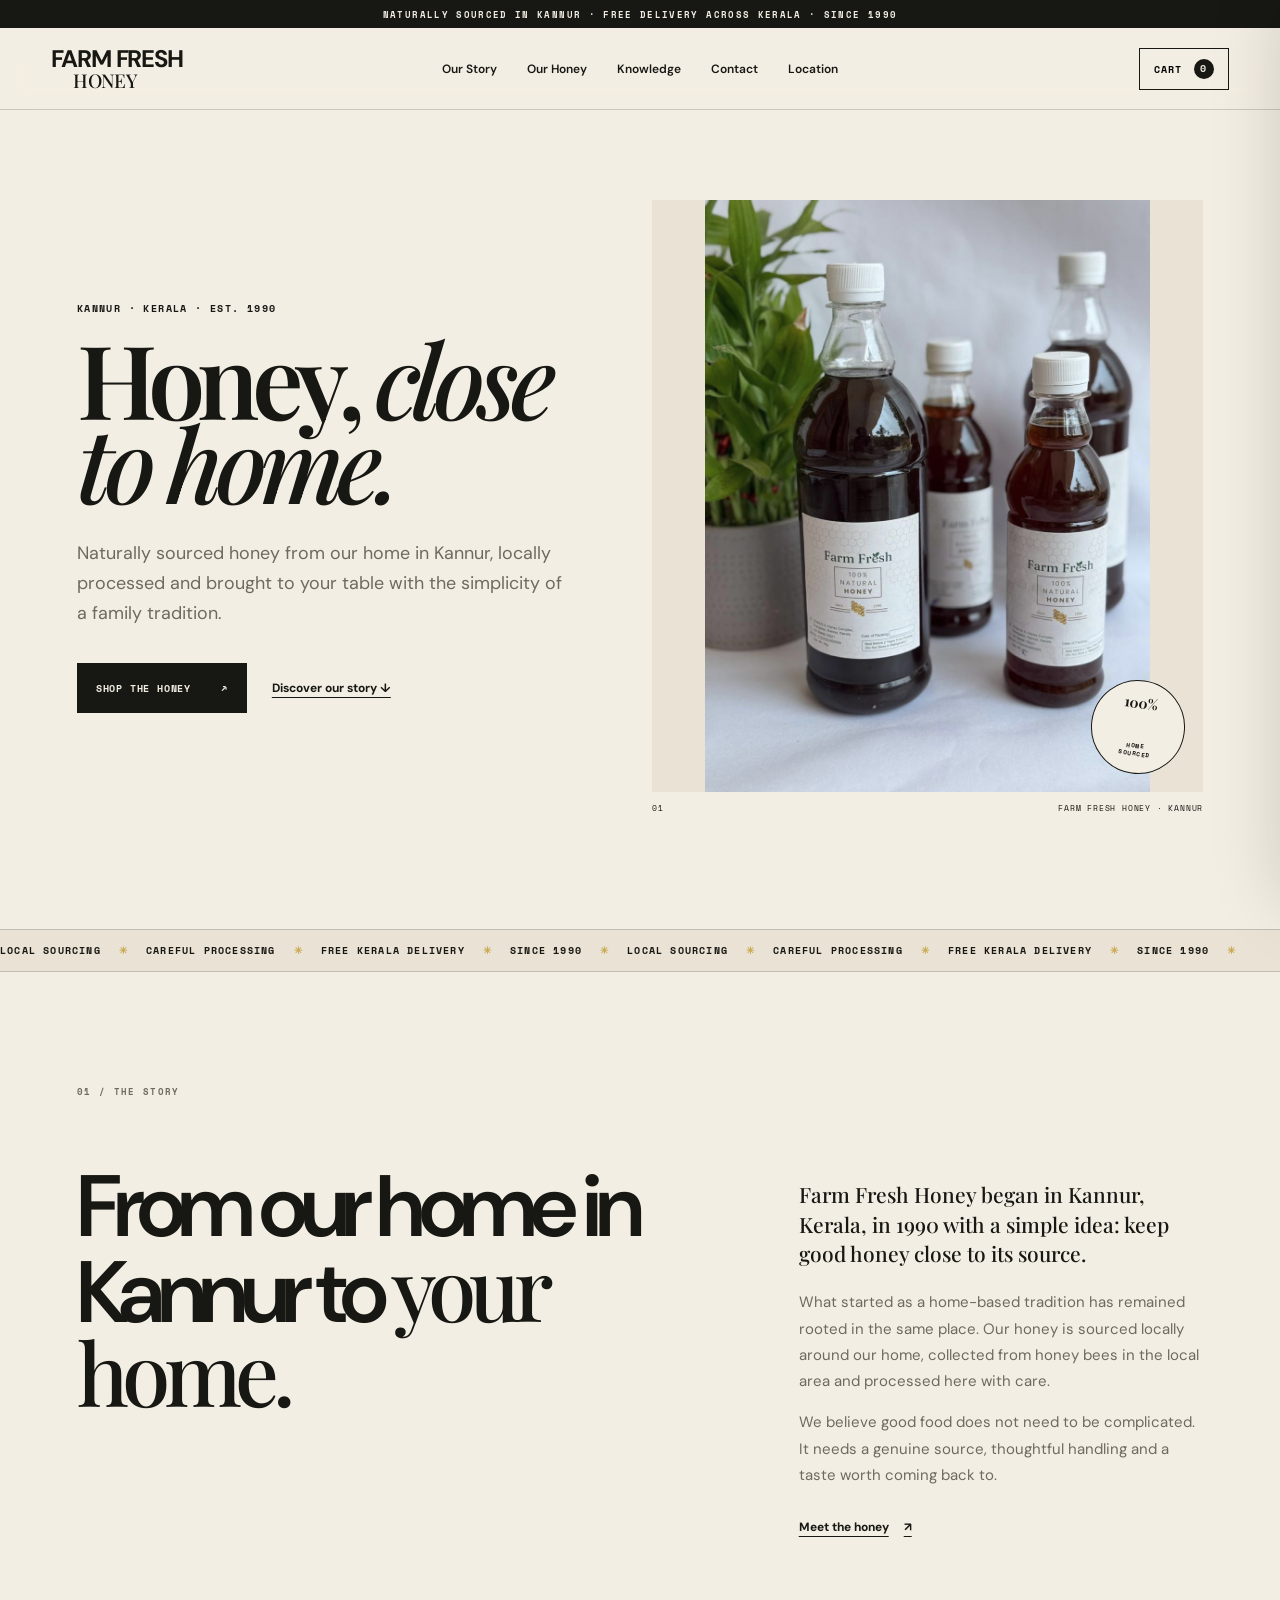
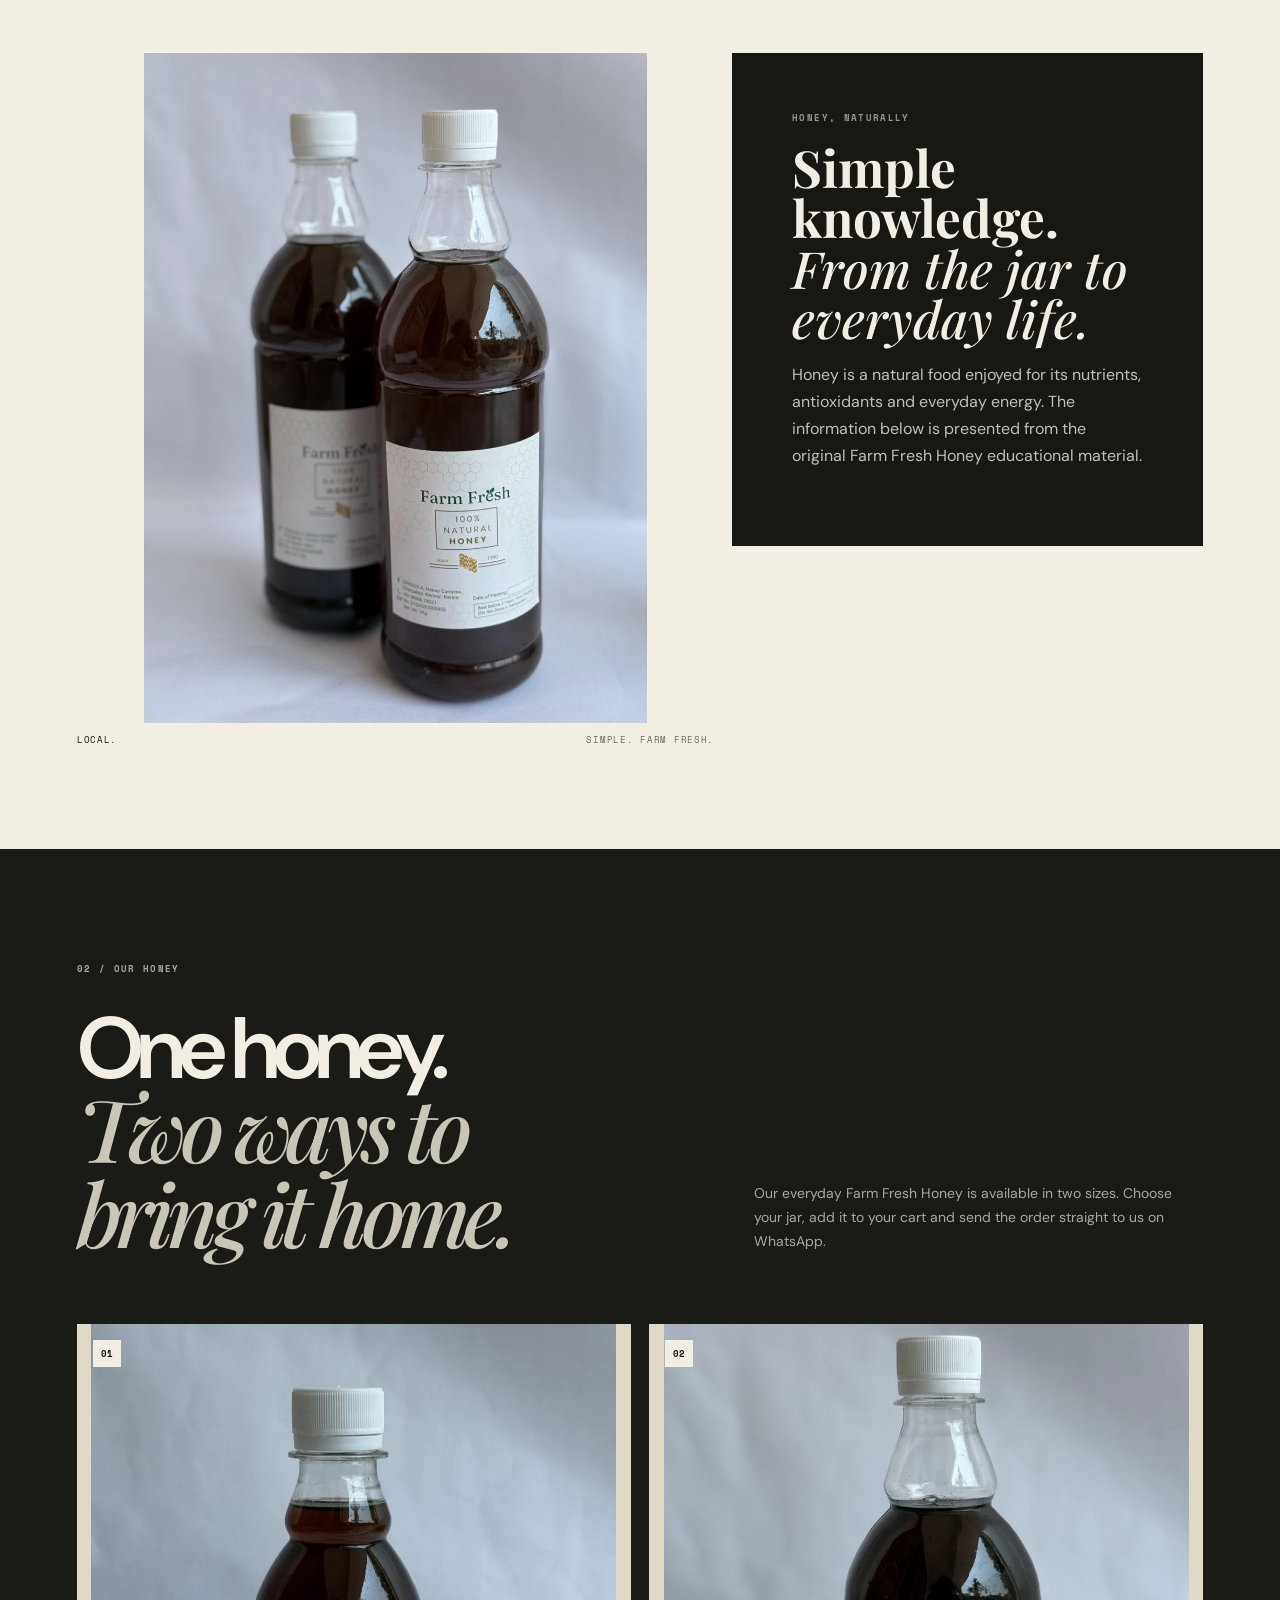
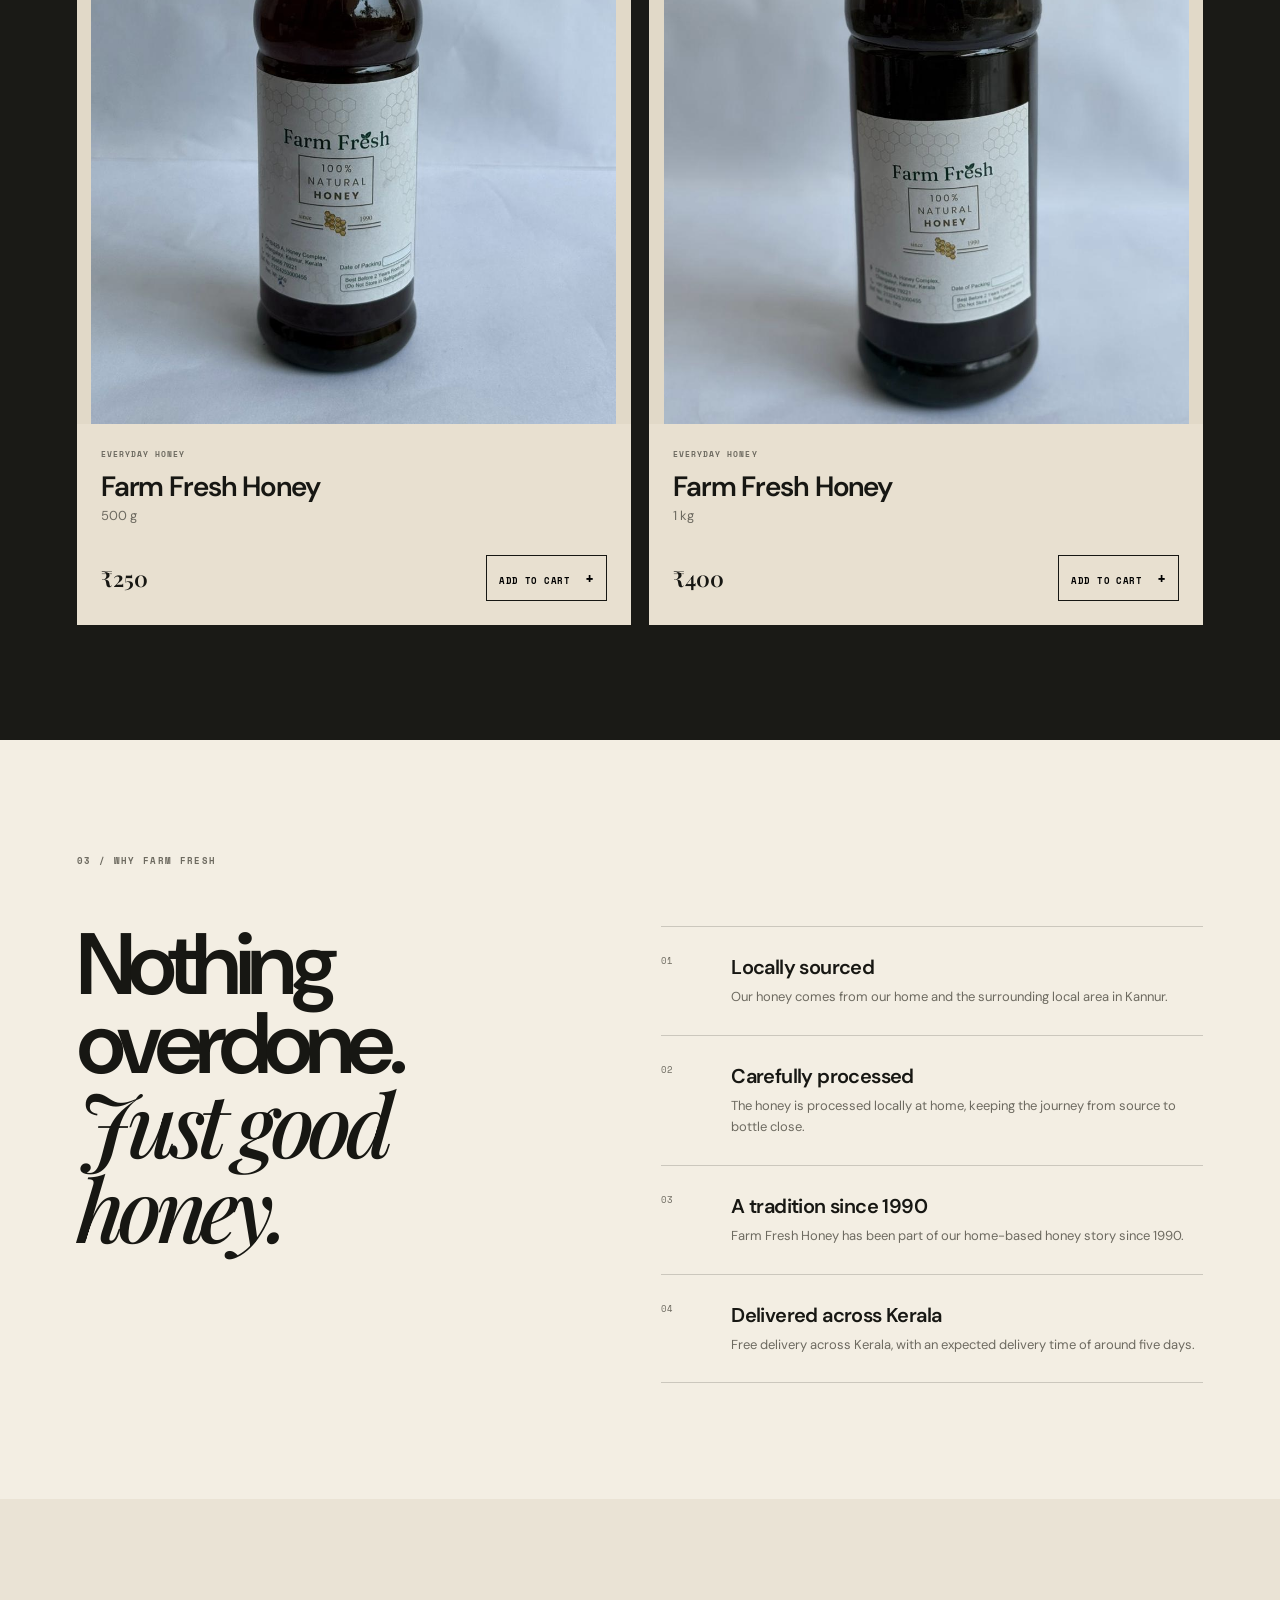
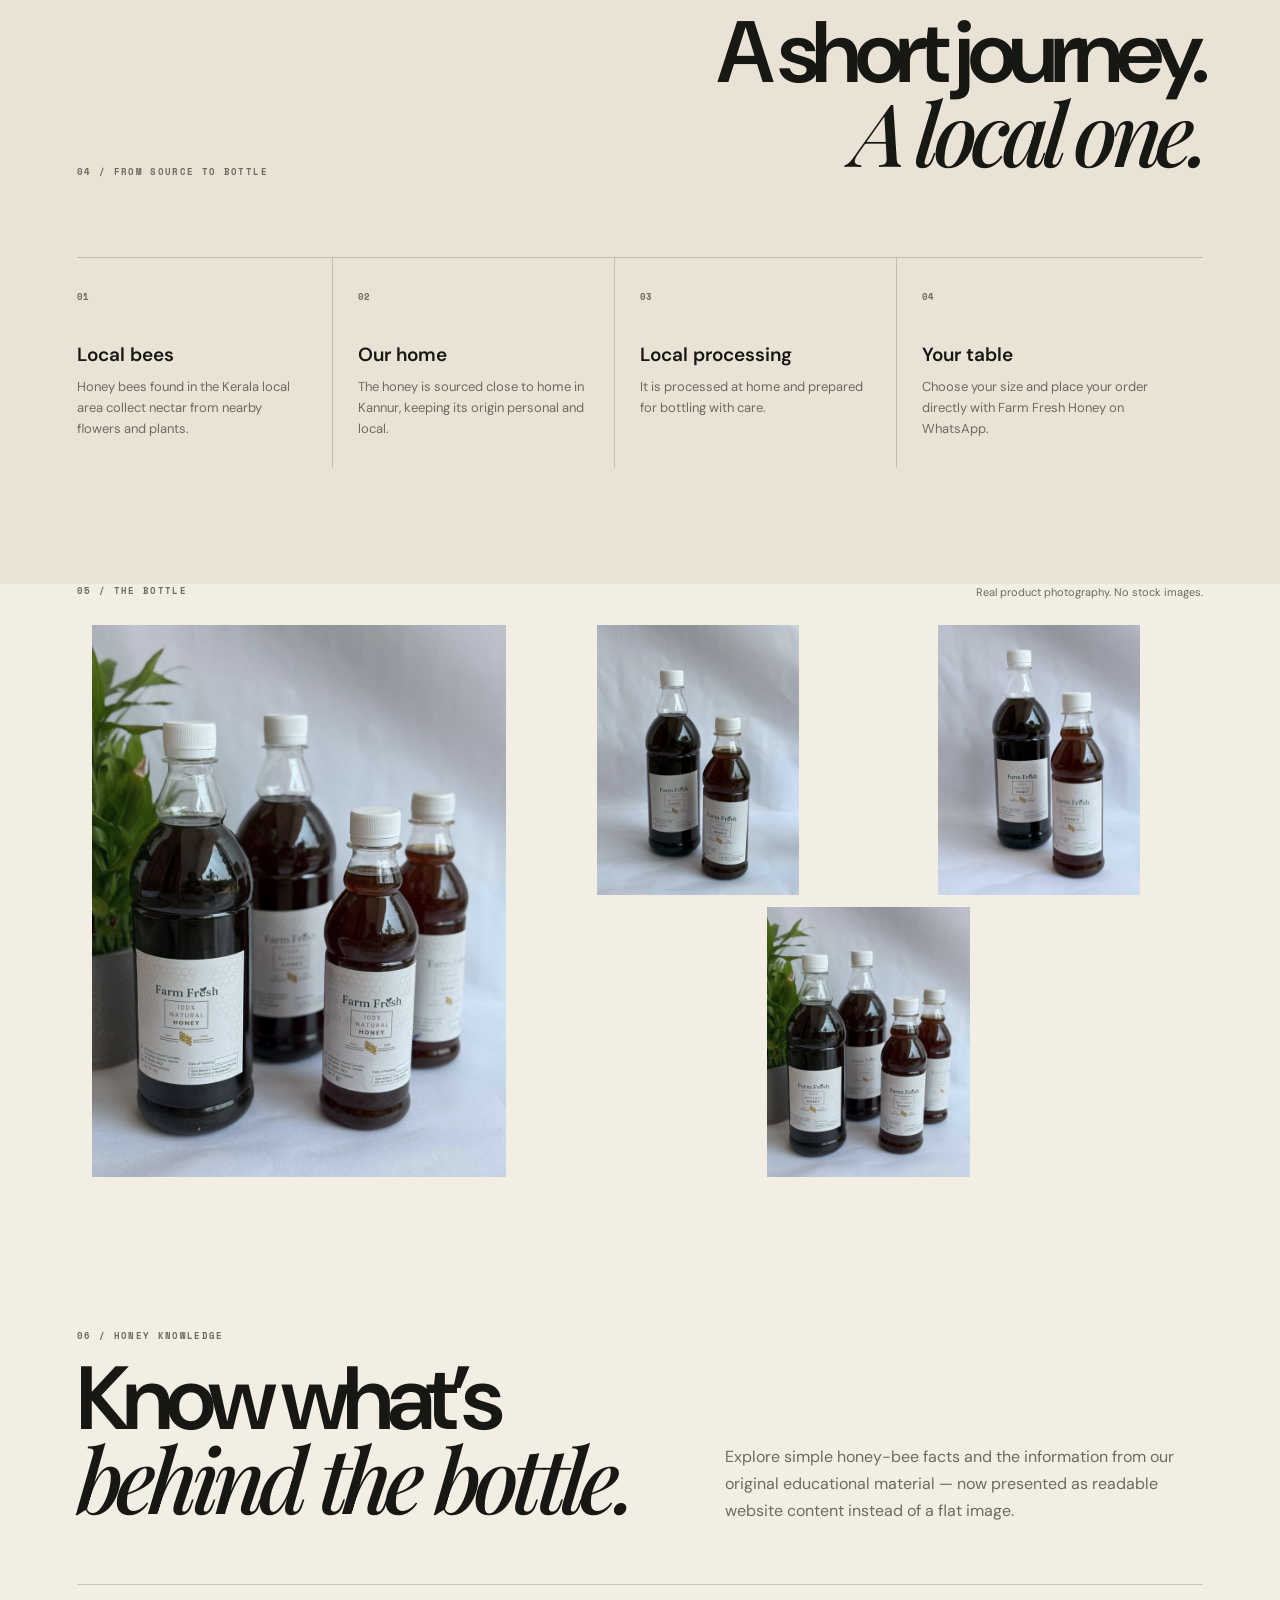
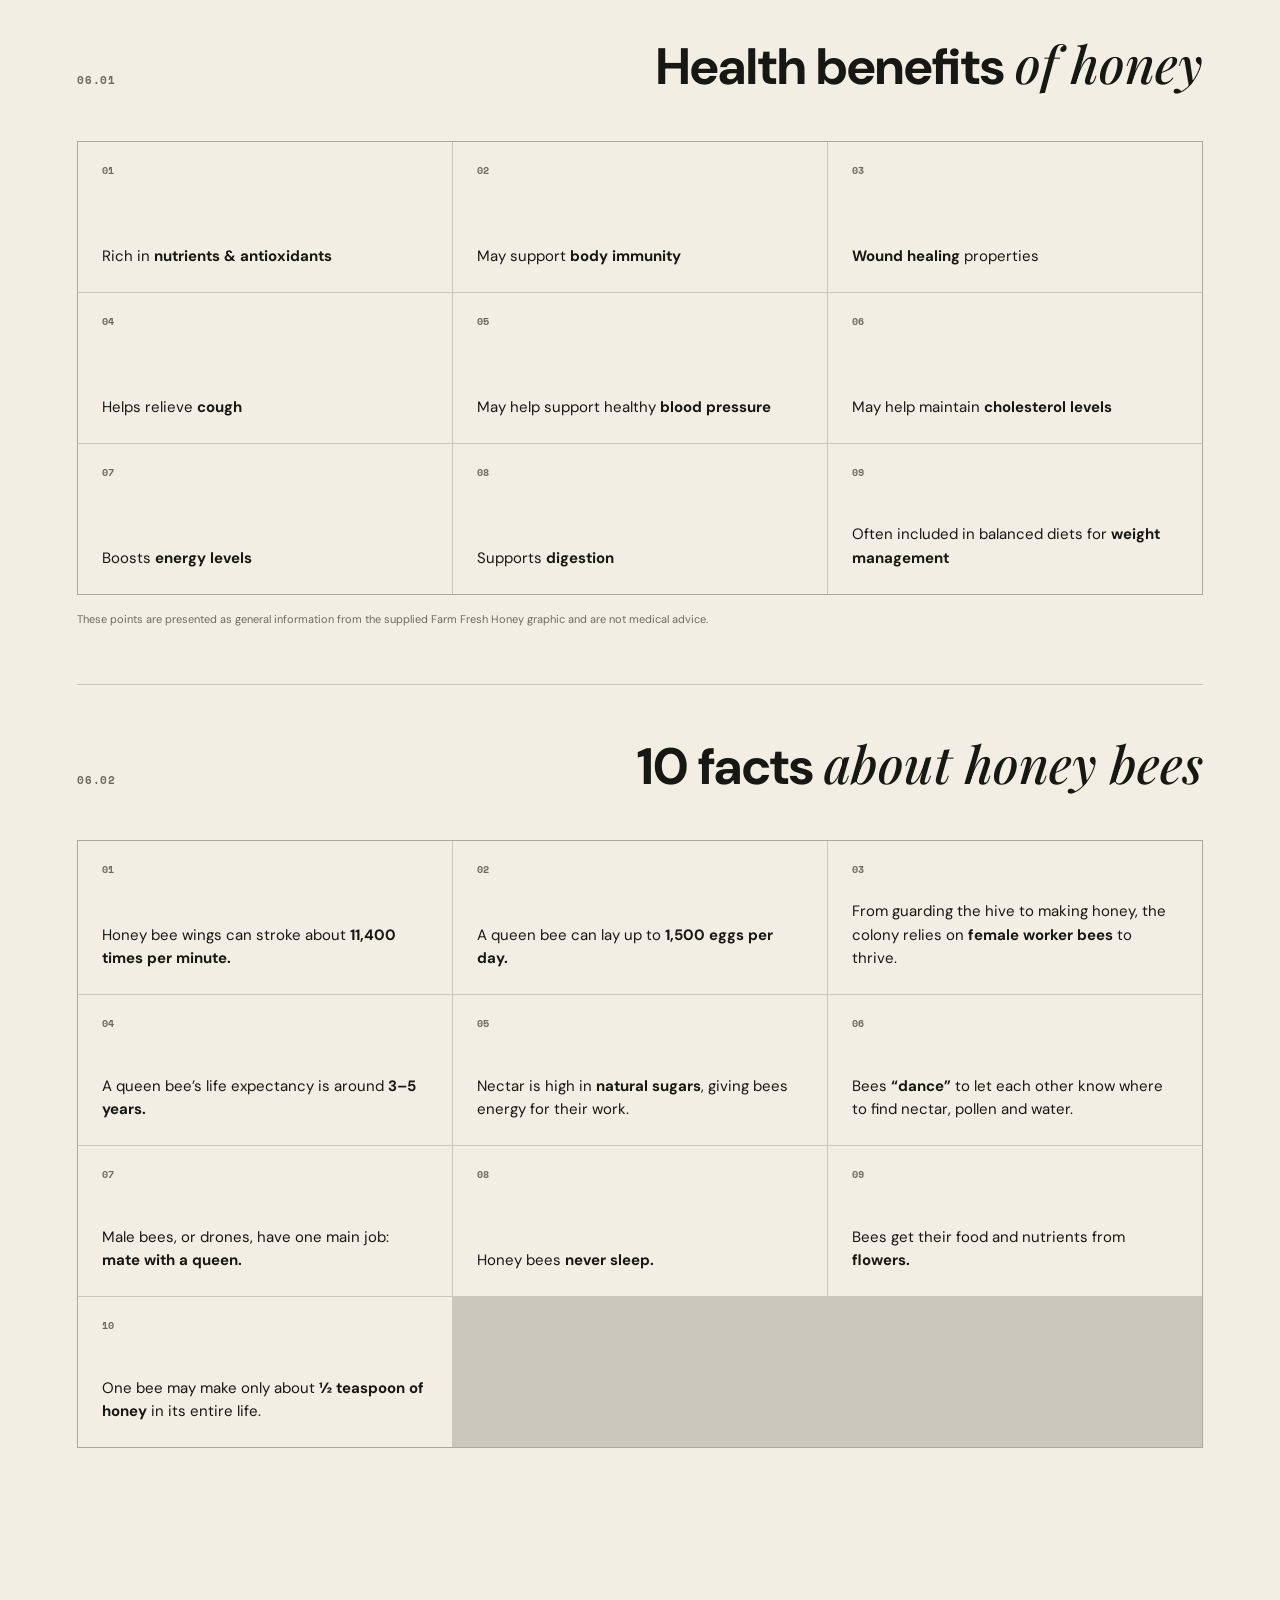
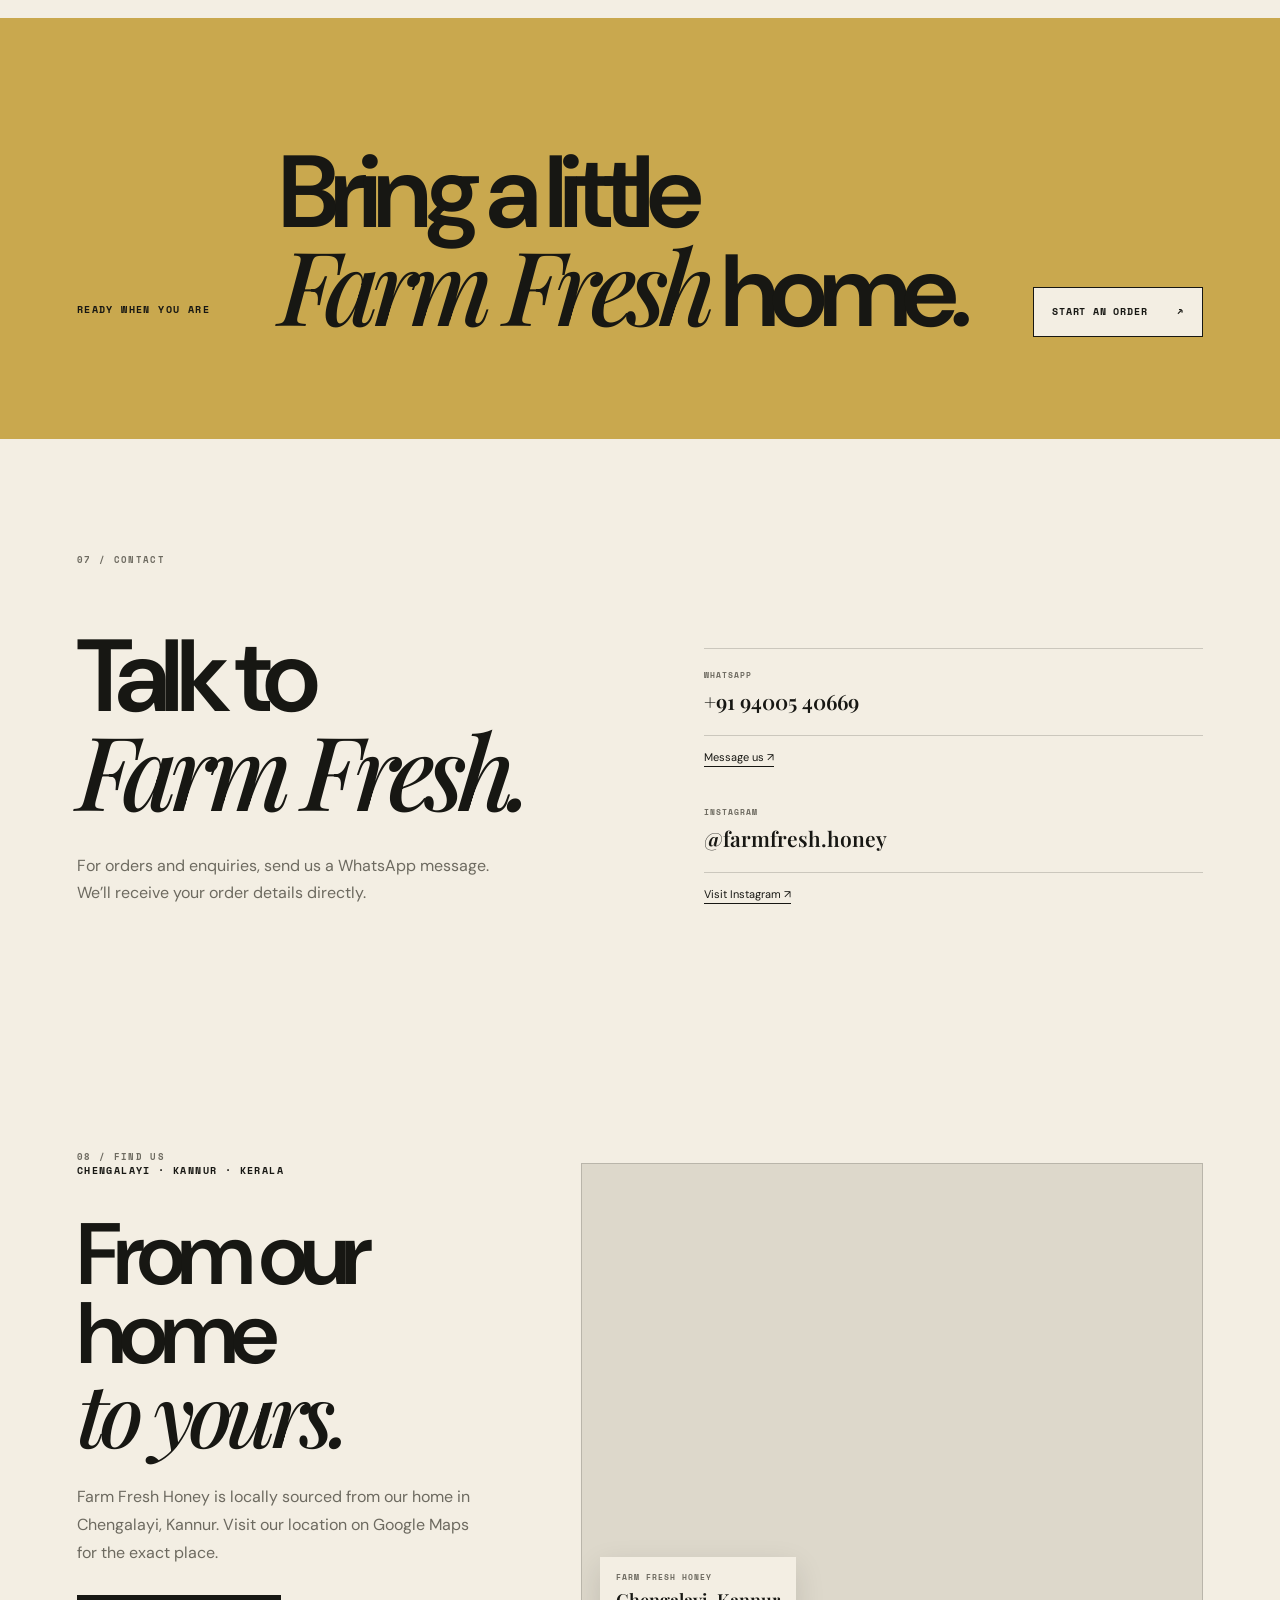
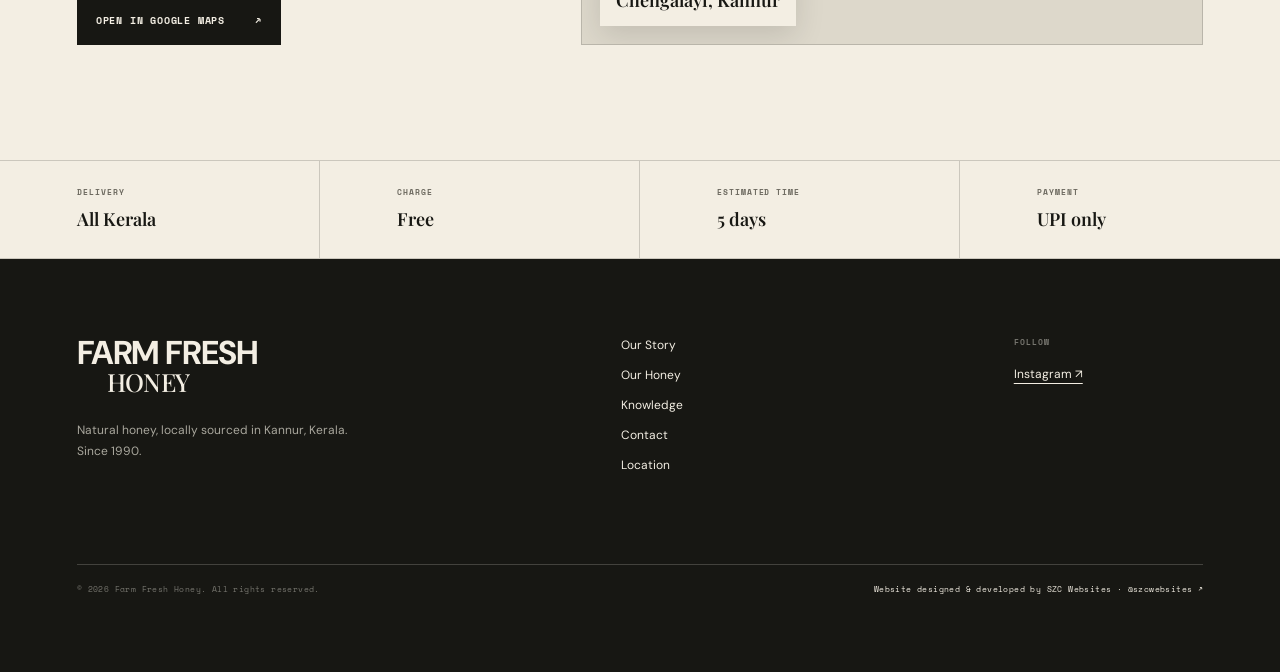
==== index.html @ 3e4f5100 "Update index.html" ====
<!DOCTYPE html>
<html lang="en">
<head>
  <meta charset="UTF-8">
  <meta name="viewport" content="width=device-width, initial-scale=1.0">
  <meta name="description" content="Farm Fresh Honey — naturally sourced honey from Kannur, Kerala. Since 1990.">
  <meta name="theme-color" content="#f5efe3">
  <title>Farm Fresh Honey — Kannur, Kerala</title>
  <link rel="preconnect" href="https://fonts.googleapis.com">
  <link rel="preconnect" href="https://fonts.gstatic.com" crossorigin>
  <link href="https://fonts.googleapis.com/css2?family=DM+Sans:wght@400;500;600;700&family=Playfair+Display:wght@500;600;700&family=Space+Mono:wght@400;700&display=swap" rel="stylesheet">
  <link rel="stylesheet" href="styles.css">
</head>
<body>
  <div class="announcement">NATURALLY SOURCED IN KANNUR · FREE DELIVERY ACROSS KERALA · SINCE 1990</div>

  <header class="site-header" id="top">
    <a class="brand" href="#top" aria-label="Farm Fresh Honey home">
      <span class="brand-main">FARM FRESH</span>
      <span class="brand-sub">HONEY</span>
    </a>

    <nav class="desktop-nav" aria-label="Primary navigation">
      <a href="#story">Our Story</a>
      <a href="#honey">Our Honey</a>
      <a href="#knowledge">Knowledge</a>
      <a href="#contact">Contact</a>
      <a href="#location">Location</a>
    </nav>

    <button class="cart-button" id="openCart" type="button" aria-label="Open shopping cart">
      Cart <span id="cartCount">0</span>
    </button>
  </header>

  <main>
    <section class="hero section-pad">
      <div class="hero-copy reveal">
        <p class="eyebrow">KANNUR · KERALA · EST. 1990</p>
        <h1>Honey, <em>close to home.</em></h1>
        <p class="hero-text">Naturally sourced honey from our home in Kannur, locally processed and brought to your table with the simplicity of a family tradition.</p>
        <div class="hero-actions">
          <a class="button button-dark" href="#honey">Shop the honey <span>↗</span></a>
          <a class="text-link" href="#story">Discover our story ↓</a>
        </div>
      </div>

      <div class="hero-visual reveal">
        <div class="hero-image-wrap">
          <img src="IMG_1383 2.JPG" alt="Farm Fresh Honey bottles" class="hero-image">
          <div class="image-stamp">100%<br><span>HOME<br>SOURCED</span></div>
        </div>
        <div class="hero-caption"><span>01</span><span>Farm Fresh Honey · Kannur</span></div>
      </div>
    </section>

    <section class="marquee" aria-label="Brand values">
      <div class="marquee-track">
        <span>LOCAL SOURCING</span><i>✳</i><span>CAREFUL PROCESSING</span><i>✳</i><span>FREE KERALA DELIVERY</span><i>✳</i><span>SINCE 1990</span><i>✳</i>
        <span>LOCAL SOURCING</span><i>✳</i><span>CAREFUL PROCESSING</span><i>✳</i><span>FREE KERALA DELIVERY</span><i>✳</i><span>SINCE 1990</span><i>✳</i>
      </div>
    </section>

    <section class="intro section-pad" id="story">
      <div class="section-number">01 / THE STORY</div>
      <div class="intro-grid">
        <h2>From our home in Kannur to <span>your home.</span></h2>
        <div class="intro-copy">
          <p class="lead">Farm Fresh Honey began in Kannur, Kerala, in 1990 with a simple idea: keep good honey close to its source.</p>
          <p>What started as a home-based tradition has remained rooted in the same place. Our honey is sourced locally around our home, collected from honey bees in the local area and processed here with care.</p>
          <p>We believe good food does not need to be complicated. It needs a genuine source, thoughtful handling and a taste worth coming back to.</p>
          <a class="arrow-link" href="#honey">Meet the honey <span>↗</span></a>
        </div>
      </div>
    </section>

    <section class="editorial-image section-pad-tight">
      <div class="editorial-grid">
        <figure class="editorial-photo tall reveal">
          <img src="IMG_1390.JPG" alt="Farm Fresh Honey bottles together">
          <figcaption><span>Local.</span> Simple. Farm Fresh.</figcaption>
        </figure>
        <div class="editorial-info-card reveal">
          <div class="section-number">HONEY, NATURALLY</div>
          <h3>Simple knowledge.<br><em>From the jar to everyday life.</em></h3>
          <p>Honey is a natural food enjoyed for its nutrients, antioxidants and everyday energy. The information below is presented from the original Farm Fresh Honey educational material.</p>
        </div>
      </div>
    </section>

    <section class="products section-pad" id="honey">
      <div class="section-heading">
        <div>
          <div class="section-number">02 / OUR HONEY</div>
          <h2>One honey.<br><em>Two ways to bring it home.</em></h2>
        </div>
        <p>Our everyday Farm Fresh Honey is available in two sizes. Choose your jar, add it to your cart and send the order straight to us on WhatsApp.</p>
      </div>

      <div class="product-grid">
        <article class="product-card reveal" data-product-id="honey-500" data-name="Farm Fresh Honey" data-size="500 g" data-price="250">
          <div class="product-media">
            <span class="product-index">01</span>
            <img src="IMG_1388.JPG" alt="Farm Fresh Honey 500 gram bottle">
          </div>
          <div class="product-info">
            <div>
              <p class="product-type">EVERYDAY HONEY</p>
              <h3>Farm Fresh Honey</h3>
              <p class="product-size">500 g</p>
            </div>
            <div class="product-bottom">
              <strong>₹250</strong>
              <button class="add-button" type="button" data-add="honey-500">Add to cart <span>+</span></button>
            </div>
          </div>
        </article>

        <article class="product-card reveal" data-product-id="honey-1000" data-name="Farm Fresh Honey" data-size="1 kg" data-price="400">
          <div class="product-media">
            <span class="product-index">02</span>
            <img src="IMG_1387.JPG" alt="Farm Fresh Honey 1 kilogram bottle">
          </div>
          <div class="product-info">
            <div>
              <p class="product-type">EVERYDAY HONEY</p>
              <h3>Farm Fresh Honey</h3>
              <p class="product-size">1 kg</p>
            </div>
            <div class="product-bottom">
              <strong>₹400</strong>
              <button class="add-button" type="button" data-add="honey-1000">Add to cart <span>+</span></button>
            </div>
          </div>
        </article>
      </div>
    </section>

    <section class="why section-pad">
      <div class="section-number">03 / WHY FARM FRESH</div>
      <div class="why-grid">
        <h2>Nothing overdone.<br><em>Just good honey.</em></h2>
        <div class="feature-list">
          <article><span>01</span><div><h3>Locally sourced</h3><p>Our honey comes from our home and the surrounding local area in Kannur.</p></div></article>
          <article><span>02</span><div><h3>Carefully processed</h3><p>The honey is processed locally at home, keeping the journey from source to bottle close.</p></div></article>
          <article><span>03</span><div><h3>A tradition since 1990</h3><p>Farm Fresh Honey has been part of our home-based honey story since 1990.</p></div></article>
          <article><span>04</span><div><h3>Delivered across Kerala</h3><p>Free delivery across Kerala, with an expected delivery time of around five days.</p></div></article>
        </div>
      </div>
    </section>

    <section class="process section-pad">
      <div class="process-header">
        <div class="section-number">04 / FROM SOURCE TO BOTTLE</div>
        <h2>A short journey.<br><em>A local one.</em></h2>
      </div>
      <div class="process-steps">
        <div class="step"><span>01</span><h3>Local bees</h3><p>Honey bees found in the Kerala local area collect nectar from nearby flowers and plants.</p></div>
        <div class="step"><span>02</span><h3>Our home</h3><p>The honey is sourced close to home in Kannur, keeping its origin personal and local.</p></div>
        <div class="step"><span>03</span><h3>Local processing</h3><p>It is processed at home and prepared for bottling with care.</p></div>
        <div class="step"><span>04</span><h3>Your table</h3><p>Choose your size and place your order directly with Farm Fresh Honey on WhatsApp.</p></div>
      </div>
    </section>

    <section class="gallery section-pad-tight">
      <div class="gallery-top"><div class="section-number">05 / THE BOTTLE</div><p>Real product photography. No stock images.</p></div>
      <div class="gallery-grid">
        <img src="IMG_1384.JPG" alt="Farm Fresh Honey product photograph">
        <img src="IMG_1391.JPG" alt="Farm Fresh Honey bottle photograph">
        <img src="IMG_1392.JPG" alt="Farm Fresh Honey two bottle photograph">
        <img src="IMG_1385.JPG" alt="Farm Fresh Honey collection photograph">
      </div>
    </section>

    <section class="knowledge section-pad" id="knowledge">
      <div class="knowledge-intro">
        <div>
          <div class="section-number">06 / HONEY KNOWLEDGE</div>
          <h2>Know what’s<br><em>behind the bottle.</em></h2>
        </div>
        <p>Explore simple honey-bee facts and the information from our original educational material — now presented as readable website content instead of a flat image.</p>
      </div>

      <div class="knowledge-block health-block">
        <div class="knowledge-title">
          <span>06.01</span>
          <h3>Health benefits <em>of honey</em></h3>
        </div>
        <div class="benefit-grid">
          <article><span>01</span><p>Rich in <strong>nutrients &amp; antioxidants</strong></p></article>
          <article><span>02</span><p>May support <strong>body immunity</strong></p></article>
          <article><span>03</span><p><strong>Wound healing</strong> properties</p></article>
          <article><span>04</span><p>Helps relieve <strong>cough</strong></p></article>
          <article><span>05</span><p>May help support healthy <strong>blood pressure</strong></p></article>
          <article><span>06</span><p>May help maintain <strong>cholesterol levels</strong></p></article>
          <article><span>07</span><p>Boosts <strong>energy levels</strong></p></article>
          <article><span>08</span><p>Supports <strong>digestion</strong></p></article>
          <article><span>09</span><p>Often included in balanced diets for <strong>weight management</strong></p></article>
        </div>
        <p class="knowledge-note">These points are presented as general information from the supplied Farm Fresh Honey graphic and are not medical advice.</p>
      </div>

      <div class="knowledge-block facts-block">
        <div class="knowledge-title">
          <span>06.02</span>
          <h3>10 facts <em>about honey bees</em></h3>
        </div>
        <div class="facts-grid">
          <article><span>01</span><p>Honey bee wings can stroke about <strong>11,400 times per minute.</strong></p></article>
          <article><span>02</span><p>A queen bee can lay up to <strong>1,500 eggs per day.</strong></p></article>
          <article><span>03</span><p>From guarding the hive to making honey, the colony relies on <strong>female worker bees</strong> to thrive.</p></article>
          <article><span>04</span><p>A queen bee’s life expectancy is around <strong>3–5 years.</strong></p></article>
          <article><span>05</span><p>Nectar is high in <strong>natural sugars</strong>, giving bees energy for their work.</p></article>
          <article><span>06</span><p>Bees <strong>“dance”</strong> to let each other know where to find nectar, pollen and water.</p></article>
          <article><span>07</span><p>Male bees, or drones, have one main job: <strong>mate with a queen.</strong></p></article>
          <article><span>08</span><p>Honey bees <strong>never sleep.</strong></p></article>
          <article><span>09</span><p>Bees get their food and nutrients from <strong>flowers.</strong></p></article>
          <article><span>10</span><p>One bee may make only about <strong>½ teaspoon of honey</strong> in its entire life.</p></article>
        </div>
      </div>
    </section>

    <section class="order-banner section-pad">
      <div class="order-banner-inner">
        <p class="eyebrow">READY WHEN YOU ARE</p>
        <h2>Bring a little<br><em>Farm Fresh</em> home.</h2>
        <button class="button button-light" id="orderFromBanner" type="button">Start an order <span>↗</span></button>
      </div>
    </section>

    <section class="contact section-pad" id="contact">
      <div class="section-number">07 / CONTACT</div>
      <div class="contact-grid">
        <div>
          <h2>Talk to<br><em>Farm Fresh.</em></h2>
          <p>For orders and enquiries, send us a WhatsApp message. We’ll receive your order details directly.</p>
        </div>
        <div class="contact-card">
          <div><span>WHATSAPP</span><strong>+91 94005 40669</strong></div>
          <a href="https://wa.me/919400540669" target="_blank" rel="noopener" class="contact-action">Message us ↗</a>
          <div><span>INSTAGRAM</span><strong>@farmfresh.honey</strong></div>
          <a href="https://www.instagram.com/farmfresh.honey/" target="_blank" rel="noopener" class="contact-action">Visit Instagram ↗</a>
        </div>
      </div>
    </section>

    <section class="location section-pad" id="location">
      <div class="section-number">08 / FIND US</div>
      <div class="location-grid">
        <div class="location-copy">
          <p class="eyebrow">CHENGALAYI · KANNUR · KERALA</p>
          <h2>From our home<br><em>to yours.</em></h2>
          <p>Farm Fresh Honey is locally sourced from our home in Chengalayi, Kannur. Visit our location on Google Maps for the exact place.</p>
          <a class="button button-dark" href="https://www.google.com/maps/place/2FVG%2BQJM+Farm+Fresh+Honey,+Chengalayi,+Kerala+670631/@12.0444673,75.4765356,17z/data=!4m6!3m5!1s0x3ba4390056801615:0x8a5cbc8f2a6e7449!8m2!3d12.0444673!4d75.4765356!16s%2Fg%2F11zf2m6mbv?g_ep=Eg1tbF8yMDI2MDgxN18wIOC7DCoASAJQAg%3D%3D" target="_blank" rel="noopener">Open in Google Maps <span>↗</span></a>
        </div>
        <div class="map-card">
          <iframe title="Farm Fresh Honey location map" src="https://www.google.com/maps?q=12.0444673,75.4765356&z=17&output=embed" loading="lazy" referrerpolicy="no-referrer-when-downgrade"></iframe>
          <div class="map-label"><span>FARM FRESH HONEY</span><strong>Chengalayi, Kannur</strong></div>
        </div>
      </div>
    </section>

    <section class="delivery-strip">
      <div><span>DELIVERY</span><strong>All Kerala</strong></div>
      <div><span>CHARGE</span><strong>Free</strong></div>
      <div><span>ESTIMATED TIME</span><strong>5 days</strong></div>
      <div><span>PAYMENT</span><strong>UPI only</strong></div>
    </section>
  </main>

  <footer class="site-footer">
    <div class="footer-main">
      <div>
        <a class="brand footer-brand" href="#top"><span class="brand-main">FARM FRESH</span><span class="brand-sub">HONEY</span></a>
        <p>Natural honey, locally sourced in Kannur, Kerala.<br>Since 1990.</p>
      </div>
      <div class="footer-links">
        <a href="#story">Our Story</a>
        <a href="#honey">Our Honey</a>
        <a href="#knowledge">Knowledge</a>
        <a href="#contact">Contact</a>
        <a href="#location">Location</a>
      </div>
      <div class="footer-social">
        <span>FOLLOW</span>
        <a href="https://www.instagram.com/farmfresh.honey/" target="_blank" rel="noopener">Instagram ↗</a>
      </div>
    </div>
    <div class="footer-bottom">
      <span>© <span id="year"></span> Farm Fresh Honey. All rights reserved.</span>
      <a href="https://www.instagram.com/szcwebsites/" target="_blank" rel="noopener">Website designed &amp; developed by SZC Websites · @szcwebsites ↗</a>
    </div>
  </footer>

  <div class="overlay" id="overlay" hidden></div>

  <aside class="cart-drawer" id="cartDrawer" aria-label="Your order" aria-hidden="true">
    <div class="drawer-head">
      <div><span class="section-number">YOUR ORDER</span><h2>Cart <span id="drawerCount">0</span></h2></div>
      <button class="icon-button" id="closeCart" type="button" aria-label="Close cart">×</button>
    </div>

    <div class="cart-content">
      <div id="cartItems" class="cart-items"></div>
      <div class="empty-cart" id="emptyCart">
        <p>Your cart is ready. Choose a honey size above.</p>
        <button class="text-link" id="browseProducts" type="button">View the honey ↓</button>
      </div>

      <div class="cart-summary" id="cartSummary" hidden>
        <div><span>Subtotal</span><strong id="cartTotal">₹0</strong></div>
        <div><span>Delivery</span><strong>FREE</strong></div>
        <div class="summary-total"><span>Total</span><strong id="cartGrandTotal">₹0</strong></div>
      </div>

      <form class="order-form" id="orderForm" hidden>
        <div class="form-heading">
          <span>02 / DELIVERY DETAILS</span>
          <h3>Where should we send it?</h3>
        </div>

        <label>
          Customer name
          <input id="customerName" name="name" type="text" autocomplete="name" placeholder="Your full name" required>
        </label>

        <label>
          Phone number
          <input id="customerPhone" name="phone" type="tel" inputmode="numeric" autocomplete="tel" placeholder="10-digit mobile number" pattern="[0-9]{10}" minlength="10" maxlength="10" required>
        </label>

        <div class="form-row">
          <label>
            State
            <select id="customerState" name="state" required>
              <option value="Kerala" selected>Kerala</option>
            </select>
          </label>

          <label>
            District
            <select id="customerDistrict" name="district" required>
              <option value="" selected disabled>Select district</option>
              <option>Alappuzha</option>
              <option>Ernakulam</option>
              <option>Idukki</option>
              <option>Kannur</option>
              <option>Kasaragod</option>
              <option>Kollam</option>
              <option>Kottayam</option>
              <option>Kozhikode</option>
              <option>Malappuram</option>
              <option>Palakkad</option>
              <option>Pathanamthitta</option>
              <option>Thiruvananthapuram</option>
              <option>Thrissur</option>
              <option>Wayanad</option>
            </select>
          </label>
        </div>

        <label>
          City / town
          <input id="customerCity" name="city" type="text" autocomplete="address-level2" placeholder="Enter your city or town" required>
        </label>

        <label>
          PIN code
          <input
            id="customerPin"
            name="pin"
            type="text"
            inputmode="numeric"
            autocomplete="postal-code"
            placeholder="6-digit PIN code"
            pattern="[0-9]{6}"
            minlength="6"
            maxlength="6"
            required
          >
        </label>

        <label>
          House name
          <input id="customerHouse" name="house" type="text" autocomplete="organization" placeholder="House name">
        </label>

        <label>
          Address line 1
          <input id="customerAddress1" name="address1" type="text" autocomplete="address-line1" placeholder="Street / road / locality" required>
        </label>

        <label>
          Address line 2
          <input id="customerAddress2" name="address2" type="text" autocomplete="address-line2" placeholder="Landmark / additional address details">
        </label>

        <div class="order-preview" id="orderPreview">
          <div class="order-preview-heading">
            <span>03 / ORDER PREVIEW</span>
            <strong>Review your order</strong>
          </div>
          <div class="order-preview-content" id="orderPreviewContent"></div>
        </div>

        <p class="form-note">Delivery is available across Kerala. Payment is through UPI.</p>
        <button class="button button-dark full" type="submit">Proceed to WhatsApp <span>↗</span></button>
      </form>
    </div>
  </aside>

  <button class="floating-order" id="floatingOrder" type="button" aria-label="Open cart"><span>Order</span><b id="floatingCount">0</b></button>

  <script src="script.js"></script>
</body>
</html>
---- styles.css ----
:root {
  --paper: #f3eee3;
  --paper-2: #eae3d5;
  --ink: #171713;
  --muted: #6d6a60;
  --line: rgba(23, 23, 19, .18);
  --accent: #c9a84e;
  --dark: #1a1a16;
  --white: #fffdf8;
  --radius: 2px;
  --serif: "Playfair Display", Georgia, serif;
  --sans: "DM Sans", Arial, sans-serif;
  --mono: "Space Mono", monospace;
}

* { box-sizing: border-box; }
html { scroll-behavior: smooth; }
body { margin: 0; background: var(--paper); color: var(--ink); font-family: var(--sans); line-height: 1.5; overflow-x: hidden; }
body.no-scroll { overflow: hidden; }
a { color: inherit; text-decoration: none; }
button, input, textarea { font: inherit; }
button { cursor: pointer; }
img { display: block; max-width: 100%; }

.announcement { height: 28px; background: var(--ink); color: var(--paper); display: flex; align-items: center; justify-content: center; font: 700 9px/1 var(--mono); letter-spacing: .15em; white-space: nowrap; overflow: hidden; }
.site-header { position: sticky; top: 0; z-index: 30; height: 82px; display: grid; grid-template-columns: 1fr auto 1fr; align-items: center; padding: 0 4vw; background: rgba(243,238,227,.92); border-bottom: 1px solid var(--line); backdrop-filter: blur(12px); }
.brand { display: inline-flex; flex-direction: column; width: max-content; line-height: .82; letter-spacing: -.07em; }
.brand-main { font: 700 24px/1 var(--sans); }
.brand-sub { font: 500 19px/1.05 var(--serif); letter-spacing: -.03em; margin-left: 22px; }
.desktop-nav { display: flex; gap: 30px; justify-content: center; font-size: 12px; font-weight: 600; }
.desktop-nav a { position: relative; }
.desktop-nav a::after { content: ""; position: absolute; left: 0; bottom: -5px; width: 100%; height: 1px; transform: scaleX(0); transform-origin: right; background: var(--ink); transition: transform .3s ease; }
.desktop-nav a:hover::after { transform: scaleX(1); transform-origin: left; }
.cart-button { justify-self: end; border: 1px solid var(--ink); background: transparent; padding: 10px 14px; font: 700 10px var(--mono); text-transform: uppercase; letter-spacing: .1em; }
.cart-button span { display: inline-grid; place-items: center; min-width: 20px; height: 20px; margin-left: 5px; background: var(--ink); color: var(--paper); border-radius: 50%; }

.section-pad { padding: 9vw 6vw; }
.section-pad-tight { padding: 0 6vw 8vw; }
.section-number { font: 700 9px/1.2 var(--mono); letter-spacing: .15em; color: var(--muted); }
.eyebrow { margin: 0 0 20px; font: 700 10px var(--mono); letter-spacing: .14em; }

.hero { min-height: calc(100vh - 110px); display: grid; grid-template-columns: .95fr 1.05fr; gap: 6vw; align-items: center; padding-top: 7vw; }
.hero-copy { max-width: 660px; }
h1, h2, h3, p { margin-top: 0; }
h1 { font: 600 clamp(58px, 8vw, 130px)/.82 var(--serif); letter-spacing: -.07em; margin: 0 0 36px; }
h1 em, h2 em { font-family: var(--serif); font-weight: 500; }
.hero-text { max-width: 510px; color: var(--muted); font-size: clamp(15px, 1.4vw, 18px); line-height: 1.65; }
.hero-actions { display: flex; align-items: center; gap: 25px; margin-top: 35px; }
.button { border: 1px solid var(--ink); padding: 15px 18px; min-height: 50px; display: inline-flex; align-items: center; justify-content: space-between; gap: 30px; font: 700 10px var(--mono); text-transform: uppercase; letter-spacing: .08em; transition: transform .25s ease, background .25s ease, color .25s ease; }
.button:hover { transform: translateY(-3px); }
.button-dark { background: var(--ink); color: var(--paper); }
.button-light { background: var(--paper); color: var(--ink); }
.text-link, .arrow-link { border: 0; background: none; padding: 0; font-size: 12px; font-weight: 700; text-decoration: underline; text-underline-offset: 5px; }
.hero-visual { position: relative; }
.hero-image-wrap { position: relative; overflow: hidden; background: var(--paper-2); aspect-ratio: .93 / 1; }
.hero-image { width: 100%; height: 100%; object-fit: contain; filter: saturate(.82); transition: transform .8s cubic-bezier(.2,.7,.2,1); }
.hero-image-wrap:hover .hero-image { transform: scale(1.035); }
.image-stamp { position: absolute; right: 18px; bottom: 18px; width: 94px; height: 94px; border-radius: 50%; background: var(--paper); border: 1px solid var(--ink); display: grid; place-items: center; text-align: center; font: 700 14px/.9 var(--serif); transform: rotate(8deg); }
.image-stamp span { font: 700 6px/1.2 var(--mono); letter-spacing: .1em; }
.hero-caption { display: flex; justify-content: space-between; margin-top: 10px; font: 8px var(--mono); letter-spacing: .1em; text-transform: uppercase; }

.marquee { overflow: hidden; border-top: 1px solid var(--line); border-bottom: 1px solid var(--line); padding: 13px 0; background: var(--paper-2); }
.marquee-track { width: max-content; display: flex; gap: 18px; align-items: center; animation: marquee 28s linear infinite; font: 700 10px var(--mono); letter-spacing: .12em; }
.marquee-track i { font-style: normal; color: var(--accent); }
@keyframes marquee { to { transform: translateX(-50%); } }

.intro { background: var(--paper); }
.intro-grid { display: grid; grid-template-columns: 1.2fr .8fr; gap: 9vw; margin-top: 70px; }
h2 { font: 600 clamp(45px, 6.8vw, 98px)/.9 var(--sans); letter-spacing: -.075em; margin-bottom: 0; }
.intro-grid h2 span { font-family: var(--serif); font-weight: 500; }
.intro-copy { padding-top: 12px; max-width: 540px; }
.intro-copy p { color: var(--muted); font-size: 15px; line-height: 1.75; }
.intro-copy .lead { color: var(--ink); font: 500 21px/1.4 var(--serif); }
.arrow-link { display: inline-flex; gap: 15px; margin-top: 15px; }

.editorial-grid { display: grid; grid-template-columns: 1.15fr .85fr; gap: 18px; align-items: start; }
.editorial-photo { margin: 0; }
.editorial-photo img { width: 100%; height: 420px; object-fit: contain; filter: saturate(.85); }
.editorial-photo.tall img { height: 670px; }
.editorial-photo figcaption { display: flex; justify-content: space-between; gap: 15px; margin-top: 10px; font: 9px var(--mono); color: var(--muted); text-transform: uppercase; letter-spacing: .08em; }
.editorial-photo figcaption span { color: var(--ink); }

.products { background: var(--dark); color: var(--paper); }
.products .section-number, .products .section-heading > p { color: #a9a79d; }
.section-heading { display: grid; grid-template-columns: 1.1fr .9fr; gap: 10vw; align-items: end; margin-bottom: 65px; }
.section-heading h2 { margin-top: 35px; }
.section-heading h2 em { color: #c9c5b7; }
.section-heading > p { max-width: 430px; line-height: 1.7; font-size: 14px; margin: 0 0 5px; }
.product-grid { display: grid; grid-template-columns: repeat(2, 1fr); gap: 18px; }
.product-card { background: #e8e0d0; color: var(--ink); }
.product-media { position: relative; height: min(58vw, 700px); overflow: hidden; background: #e1d9c8; }
.product-media img { width: 100%; height: 100%; object-fit: contain; transition: transform .6s ease; filter: saturate(.8); }
.product-card:hover .product-media img { transform: scale(1.04); }
.product-index { position: absolute; top: 16px; left: 16px; z-index: 2; font: 700 9px var(--mono); padding: 7px 8px; background: var(--paper); }
.product-info { padding: 24px; }
.product-type { font: 700 8px var(--mono); letter-spacing: .13em; color: var(--muted); margin-bottom: 13px; }
.product-info h3 { font: 600 28px/1 var(--sans); letter-spacing: -.04em; margin-bottom: 5px; }
.product-size { margin: 0; color: var(--muted); font-size: 13px; }
.product-bottom { display: flex; align-items: center; justify-content: space-between; gap: 15px; margin-top: 30px; }
.product-bottom strong { font: 600 22px var(--serif); }
.add-button { border: 1px solid var(--ink); background: transparent; padding: 11px 12px; font: 700 9px var(--mono); text-transform: uppercase; letter-spacing: .05em; }
.add-button:hover { background: var(--ink); color: var(--paper); }
.add-button span { font-size: 15px; margin-left: 8px; }

.why-grid { display: grid; grid-template-columns: .9fr 1.1fr; gap: 11vw; margin-top: 60px; }
.why h2 em { font-family: var(--serif); }
.feature-list { border-top: 1px solid var(--line); }
.feature-list article { display: grid; grid-template-columns: 50px 1fr; gap: 20px; padding: 27px 0; border-bottom: 1px solid var(--line); }
.feature-list article > span { font: 9px var(--mono); color: var(--muted); }
.feature-list h3 { font: 600 20px var(--sans); letter-spacing: -.03em; margin-bottom: 7px; }
.feature-list p { color: var(--muted); font-size: 13px; max-width: 520px; margin: 0; line-height: 1.6; }

.process { background: var(--paper-2); }
.process-header { display: flex; justify-content: space-between; align-items: flex-end; gap: 40px; }
.process-header h2 { text-align: right; }
.process-header h2 em { font-family: var(--serif); }
.process-steps { display: grid; grid-template-columns: repeat(4,1fr); border-top: 1px solid var(--line); margin-top: 80px; }
.step { padding: 25px 25px 0 0; min-height: 210px; border-right: 1px solid var(--line); margin-right: 25px; }
.step:last-child { border-right: 0; margin-right: 0; }
.step > span { font: 700 9px var(--mono); color: var(--muted); }
.step h3 { margin: 35px 0 10px; font: 600 19px var(--sans); }
.step p { color: var(--muted); font-size: 13px; line-height: 1.6; max-width: 230px; }

.gallery-top { display: flex; justify-content: space-between; align-items: center; margin-bottom: 25px; }
.gallery-top p { margin: 0; color: var(--muted); font-size: 11px; }
.gallery-grid { display: grid; grid-template-columns: 1.15fr .85fr .85fr; grid-auto-rows: 270px; gap: 12px; }
.gallery-grid img { width: 100%; height: 100%; object-fit: contain; filter: saturate(.82); }
.gallery-grid img:first-child { grid-row: span 2; }
.gallery-grid img:last-child { grid-column: span 2; object-position: center 44%; }

.knowledge { padding-top: 4vw; }
.knowledge-card { display: grid; grid-template-columns: .8fr 1.2fr; gap: 5vw; background: #e9e1d1; padding: 5vw; align-items: center; }
.knowledge-card h2 { margin: 30px 0 25px; }
.knowledge-card p { color: var(--muted); max-width: 430px; line-height: 1.7; font-size: 14px; }


.order-banner { background: var(--accent); padding-top: 8vw; padding-bottom: 8vw; }
.order-banner-inner { display: flex; align-items: flex-end; justify-content: space-between; gap: 30px; }
.order-banner h2 { margin: 25px 0 0; font-size: clamp(55px, 8vw, 115px); }
.order-banner h2 em { font-family: var(--serif); }

.contact-grid { display: grid; grid-template-columns: 1fr 1fr; gap: 10vw; margin-top: 65px; align-items: end; }
.contact h2 { font-size: clamp(55px, 8vw, 120px); }
.contact > .section-number { margin-bottom: 0; }
.contact-grid > div:first-child p { max-width: 420px; color: var(--muted); line-height: 1.7; margin-top: 30px; }
.contact-card { border-top: 1px solid var(--line); }
.contact-card > div { display: flex; flex-direction: column; gap: 6px; padding: 20px 0; border-bottom: 1px solid var(--line); }
.contact-card span { font: 700 8px var(--mono); color: var(--muted); letter-spacing: .13em; }
.contact-card strong { font: 600 21px var(--serif); }
.contact-action { display: block; padding: 13px 0 20px; font-size: 11px; text-decoration: underline; text-underline-offset: 5px; }


.location-grid { display:grid; grid-template-columns: .8fr 1.2fr; gap: 7vw; align-items: stretch; }
.location-copy { display:flex; flex-direction:column; align-items:flex-start; justify-content:center; }
.location-copy h2 { margin: 18px 0 25px; }
.location-copy > p:not(.eyebrow) { max-width: 470px; color: var(--muted); line-height: 1.75; margin-bottom: 28px; }
.map-card { position:relative; min-height: 480px; background:#ddd8cb; overflow:hidden; border:1px solid var(--line); }
.map-card iframe { width:100%; height:100%; min-height:480px; border:0; display:block; filter: grayscale(.85) contrast(.95); }
.map-label { position:absolute; left:18px; bottom:18px; background:var(--paper); padding:14px 16px; box-shadow:0 10px 30px rgba(0,0,0,.12); display:flex; flex-direction:column; gap:5px; }
.map-label span { font:700 8px var(--mono); letter-spacing:.12em; color:var(--muted); }
.map-label strong { font:600 18px var(--serif); }

.delivery-strip { display: grid; grid-template-columns: repeat(4,1fr); border-top: 1px solid var(--line); border-bottom: 1px solid var(--line); }
.delivery-strip div { padding: 25px 6vw; border-right: 1px solid var(--line); }
.delivery-strip div:last-child { border-right: 0; }
.delivery-strip span { display: block; font: 700 8px var(--mono); letter-spacing: .12em; color: var(--muted); margin-bottom: 9px; }
.delivery-strip strong { font: 600 18px var(--serif); }

.site-footer { background: var(--ink); color: var(--paper); padding: 6vw; }
.footer-main { display: grid; grid-template-columns: 1.2fr .8fr .5fr; gap: 7vw; padding-bottom: 7vw; }
.footer-brand .brand-main { font-size: 33px; }
.footer-brand .brand-sub { font-size: 25px; margin-left: 30px; }
.footer-main p { color: #a9a79d; font-size: 12px; line-height: 1.7; margin-top: 25px; }
.footer-links, .footer-social { display: flex; flex-direction: column; gap: 12px; font-size: 12px; }
.footer-social span { font: 700 8px var(--mono); color: #77766f; letter-spacing: .14em; margin-bottom: 5px; }
.footer-social a { text-decoration: underline; text-underline-offset: 5px; }
.footer-bottom { border-top: 1px solid rgba(243,238,227,.2); padding-top: 18px; display: flex; justify-content: space-between; gap: 20px; color: #77766f; font: 8px var(--mono); letter-spacing: .05em; }
.footer-bottom a { color: var(--paper); }

.overlay { position: fixed; inset: 0; z-index: 50; background: rgba(0,0,0,.45); backdrop-filter: blur(3px); }
.cart-drawer { position: fixed; z-index: 60; top: 0; right: 0; width: min(520px, 100vw); height: 100dvh; background: var(--paper); transform: translateX(105%); transition: transform .45s cubic-bezier(.2,.75,.2,1); display: flex; flex-direction: column; box-shadow: -20px 0 70px rgba(0,0,0,.18); }
.cart-drawer.open { transform: translateX(0); }
.drawer-head { display: flex; align-items: flex-start; justify-content: space-between; padding: 28px; border-bottom: 1px solid var(--line); }
.drawer-head h2 { font-size: 48px; margin-top: 18px; }
.drawer-head h2 span { font: 10px var(--mono); vertical-align: top; margin-left: 5px; }
.icon-button { width: 40px; height: 40px; border: 1px solid var(--ink); background: transparent; font-size: 25px; line-height: 1; }
.cart-content { overflow-y: auto; padding: 25px 28px 40px; }
/* Text-based honey knowledge sections */
.editorial-info-card {
  min-height: 420px;
  padding: clamp(28px, 5vw, 60px);
  display: flex;
  flex-direction: column;
  justify-content: center;
  background: var(--ink);
  color: var(--paper);
}
.editorial-info-card .section-number { color: rgba(255,255,255,.55); }
.editorial-info-card h3 { font-family: var(--serif); font-size: clamp(34px, 4vw, 62px); line-height: .98; margin: 18px 0; }
.editorial-info-card h3 em { font-weight: 500; }
.editorial-info-card p { max-width: 540px; color: rgba(255,255,255,.72); line-height: 1.7; }

.knowledge-intro { display: grid; grid-template-columns: 1fr .8fr; gap: 50px; align-items: end; margin-bottom: 60px; }
.knowledge-intro h2 { font-size: clamp(48px, 7vw, 100px); line-height: .88; margin: 18px 0 0; }
.knowledge-intro h2 em { font-family: var(--serif); font-weight: 500; }
.knowledge-intro > p { color: var(--muted); line-height: 1.7; max-width: 500px; margin: 0; }
.knowledge-block { border-top: 1px solid var(--line); padding: 40px 0 55px; }
.knowledge-title { display: flex; justify-content: space-between; gap: 30px; align-items: baseline; margin-bottom: 35px; }
.knowledge-title > span { font: 700 11px/1 var(--mono); letter-spacing: .08em; color: var(--muted); }
.knowledge-title h3 { font-size: clamp(32px, 4vw, 56px); margin: 0; text-align: right; }
.knowledge-title h3 em { font-family: var(--serif); font-weight: 500; }
.benefit-grid, .facts-grid { display: grid; grid-template-columns: repeat(3, 1fr); gap: 1px; background: var(--line); border: 1px solid var(--line); }
.benefit-grid article, .facts-grid article { background: var(--paper); min-height: 150px; padding: 24px; display: flex; flex-direction: column; justify-content: space-between; }
.benefit-grid article > span, .facts-grid article > span { font: 700 10px/1 var(--mono); color: var(--muted); }
.benefit-grid p, .facts-grid p { margin: 25px 0 0; line-height: 1.55; font-size: 15px; }
.benefit-grid strong, .facts-grid strong { font-weight: 700; }
.knowledge-note { margin: 16px 0 0; color: var(--muted); font-size: 11px; line-height: 1.6; }

@media (max-width: 900px) {
  .knowledge-intro { grid-template-columns: 1fr; gap: 24px; }
  .knowledge-title { align-items: flex-start; flex-direction: column; }
  .knowledge-title h3 { text-align: left; }
  .benefit-grid, .facts-grid { grid-template-columns: repeat(2, 1fr); }
}
@media (max-width: 560px) {
  .benefit-grid, .facts-grid { grid-template-columns: 1fr; }
  .editorial-info-card { min-height: 360px; }
}

.cart-item { display: grid; grid-template-columns: 75px 1fr auto; gap: 15px; align-items: center; padding: 14px 0; border-bottom: 1px solid var(--line); }
.cart-item img { width: 75px; height: 85px; object-fit: contain; background: var(--paper-2); }
.cart-item-name { font-weight: 700; font-size: 13px; }
.cart-item-size { color: var(--muted); font-size: 11px; margin: 4px 0 10px; }
.cart-item-price { font: 600 14px var(--serif); }
.qty { display: inline-flex; align-items: center; border: 1px solid var(--line); }
.qty button { width: 28px; height: 28px; border: 0; background: transparent; }
.qty span { min-width: 25px; text-align: center; font: 9px var(--mono); }
.empty-cart { padding: 45px 0; color: var(--muted); font-size: 13px; }
.cart-summary { border-top: 1px solid var(--ink); margin-top: 28px; padding-top: 17px; }
.cart-summary > div { display: flex; justify-content: space-between; padding: 6px 0; font-size: 12px; }
.cart-summary strong { font: 600 16px var(--serif); }
.cart-summary .summary-total { border-top: 1px solid var(--line); margin-top: 10px; padding-top: 15px; font-weight: 700; }
.cart-summary .summary-total strong { font-size: 22px; }
.order-form { margin-top: 28px; padding-top: 28px; border-top: 1px solid var(--line); }
.form-heading span { font: 700 8px var(--mono); color: var(--muted); letter-spacing: .12em; }
.form-heading h3 { margin: 12px 0 20px; font: 600 28px/1 var(--serif); }
.order-form label { display: block; font: 700 9px var(--mono); letter-spacing: .08em; text-transform: uppercase; margin-bottom: 15px; }
.order-form input, .order-form textarea { width: 100%; margin-top: 8px; border: 1px solid var(--line); background: rgba(255,255,255,.35); padding: 13px; outline: none; color: var(--ink); resize: vertical; }
.order-form select { width: 100%; margin-top: 8px; border: 1px solid var(--line); background: rgba(255,255,255,.35); padding: 13px; outline: none; color: var(--ink); appearance: auto; }
.order-form select:focus { border-color: var(--ink); }
.order-form input::placeholder, .order-form textarea::placeholder { color: rgba(24, 22, 18, .48); }
.form-row { display: grid; grid-template-columns: 1fr 1fr; gap: 12px; }
.order-form input:focus, .order-form textarea:focus { border-color: var(--ink); }
.cart-item-zero { opacity: .78; }
.qty button:disabled { opacity: .35; cursor: not-allowed; }

.order-preview { margin-top: 24px; padding: 18px; border: 1px solid var(--line); background: rgba(255,255,255,.28); }
.order-preview-heading { display: grid; gap: 6px; margin-bottom: 16px; }
.order-preview-heading span { font: 700 8px var(--mono); color: var(--muted); letter-spacing: .12em; }
.order-preview-heading strong { font: 600 22px/1.05 var(--serif); }
.preview-products { border-top: 1px solid var(--line); }
.preview-line, .preview-total, .preview-payment { display: flex; justify-content: space-between; gap: 18px; padding: 11px 0; border-bottom: 1px solid var(--line); font-size: 10px; line-height: 1.4; }
.preview-line strong, .preview-total strong, .preview-payment strong { white-space: nowrap; }
.preview-total { font-weight: 700; }
.preview-customer { padding: 15px 0 4px; }
.preview-subheading { margin-bottom: 9px; font: 700 8px var(--mono); letter-spacing: .1em; text-transform: uppercase; color: var(--muted); }
.preview-customer > div:not(.preview-subheading) { display: flex; justify-content: space-between; gap: 18px; padding: 5px 0; font-size: 10px; line-height: 1.4; }
.preview-customer span { color: var(--muted); }
.preview-customer strong { text-align: right; max-width: 62%; overflow-wrap: anywhere; }
.preview-muted { color: var(--muted); font-size: 10px; line-height: 1.5; }
.preview-payment { margin-top: 8px; border-top: 1px solid var(--line); border-bottom: 0; }

.form-note { color: var(--muted); font-size: 10px; line-height: 1.5; }
.full { width: 100%; margin-top: 10px; }
.floating-order { position: fixed; z-index: 25; right: 20px; bottom: 20px; border: 1px solid var(--ink); background: var(--ink); color: var(--paper); padding: 12px 15px; display: none; font: 700 9px var(--mono); text-transform: uppercase; box-shadow: 0 10px 25px rgba(0,0,0,.15); }
.floating-order b { display: inline-grid; place-items: center; width: 20px; height: 20px; margin-left: 8px; border-radius: 50%; background: var(--accent); color: var(--ink); }

[hidden] { display: none !important; }
.reveal { opacity: 0; transform: translateY(25px); transition: opacity .8s ease, transform .8s ease; }
.reveal.visible { opacity: 1; transform: translateY(0); }

@media (max-width: 900px) {
  .site-header { grid-template-columns: 1fr auto; }
  .desktop-nav { display: none; }
  .hero { grid-template-columns: 1fr; min-height: auto; padding-top: 16vw; }
  .hero-visual { margin-top: 10vw; }
  .intro-grid, .section-heading, .why-grid, .knowledge-card, .contact-grid, .location-grid { grid-template-columns: 1fr; }
  .section-heading { gap: 35px; }
  .section-heading > p { max-width: 600px; }
  .why-grid { gap: 60px; }
  .process-header { align-items: flex-start; flex-direction: column; }
  .process-header h2 { text-align: left; }
  .process-steps { grid-template-columns: 1fr 1fr; }
  .step:nth-child(2) { border-right: 0; margin-right: 0; }
  .gallery-grid { grid-template-columns: 1fr 1fr; grid-auto-rows: 300px; }
  .gallery-grid img:first-child { grid-row: span 1; }
  .gallery-grid img:last-child { grid-column: span 2; }
  .order-banner-inner { flex-direction: column; align-items: flex-start; }
  .form-row { grid-template-columns: 1fr; gap: 0; }
  .preview-customer > div:not(.preview-subheading) { align-items: flex-start; }
  .preview-customer strong { max-width: 58%; }
\n  .footer-main { grid-template-columns: 1fr 1fr; }
  .footer-social { grid-column: 2; }
  .footer-bottom { flex-direction: column; }
  .floating-order { display: block; }
}

@media (max-width: 600px) {
  .announcement { font-size: 7px; letter-spacing: .08em; }
  .site-header { height: 70px; padding: 0 5vw; }
  .brand-main { font-size: 20px; }
  .brand-sub { font-size: 16px; }
  .cart-button { padding: 8px 10px; }
  .section-pad { padding: 17vw 5vw; }
  .section-pad-tight { padding: 0 5vw 15vw; }
  h1 { font-size: 58px; margin-bottom: 28px; }
  h2 { font-size: 49px; }
  .hero { padding-top: 16vw; }
  .hero-actions { align-items: flex-start; flex-direction: column; }
  .hero-image-wrap { aspect-ratio: .85 / 1; }
  .image-stamp { width: 78px; height: 78px; font-size: 11px; }
  .intro-grid { margin-top: 45px; }
  .editorial-grid { grid-template-columns: 1fr; }
  .editorial-photo.tall img, .editorial-photo img { height: auto; aspect-ratio: 4 / 5; }
  .product-grid { grid-template-columns: 1fr; }
  .product-media { height: 115vw; }
  .product-info { padding: 20px; }
  .product-bottom { align-items: flex-end; }
  .process-steps { grid-template-columns: 1fr; }
  .step, .step:nth-child(2) { border-right: 0; border-bottom: 1px solid var(--line); margin: 0; padding: 25px 0; min-height: auto; }
  .step:last-child { border-bottom: 0; }
  .gallery-top { align-items: flex-start; flex-direction: column; gap: 10px; }
  .gallery-grid { grid-template-columns: 1fr 1fr; grid-auto-rows: 190px; gap: 7px; }
  .knowledge-card { padding: 8vw 6vw; }
  
.location-grid { display:grid; grid-template-columns: .8fr 1.2fr; gap: 7vw; align-items: stretch; }
.location-copy { display:flex; flex-direction:column; align-items:flex-start; justify-content:center; }
.location-copy h2 { margin: 18px 0 25px; }
.location-copy > p:not(.eyebrow) { max-width: 470px; color: var(--muted); line-height: 1.75; margin-bottom: 28px; }
.map-card { position:relative; min-height: 480px; background:#ddd8cb; overflow:hidden; border:1px solid var(--line); }
.map-card iframe { width:100%; height:100%; min-height:480px; border:0; display:block; filter: grayscale(.85) contrast(.95); }
.map-label { position:absolute; left:18px; bottom:18px; background:var(--paper); padding:14px 16px; box-shadow:0 10px 30px rgba(0,0,0,.12); display:flex; flex-direction:column; gap:5px; }
.map-label span { font:700 8px var(--mono); letter-spacing:.12em; color:var(--muted); }
.map-label strong { font:600 18px var(--serif); }

.delivery-strip { grid-template-columns: 1fr 1fr; }
  .delivery-strip div { padding: 20px 5vw; }
  .delivery-strip div:nth-child(2) { border-right: 0; }
  .delivery-strip div:nth-child(-n+2) { border-bottom: 1px solid var(--line); }
  .footer-main { grid-template-columns: 1fr; gap: 40px; }
  .footer-social { grid-column: auto; }
  .map-card, .map-card iframe { min-height: 360px; }
  .footer-bottom { font-size: 7px; }
  .cart-content, .drawer-head { padding-left: 20px; padding-right: 20px; }
}
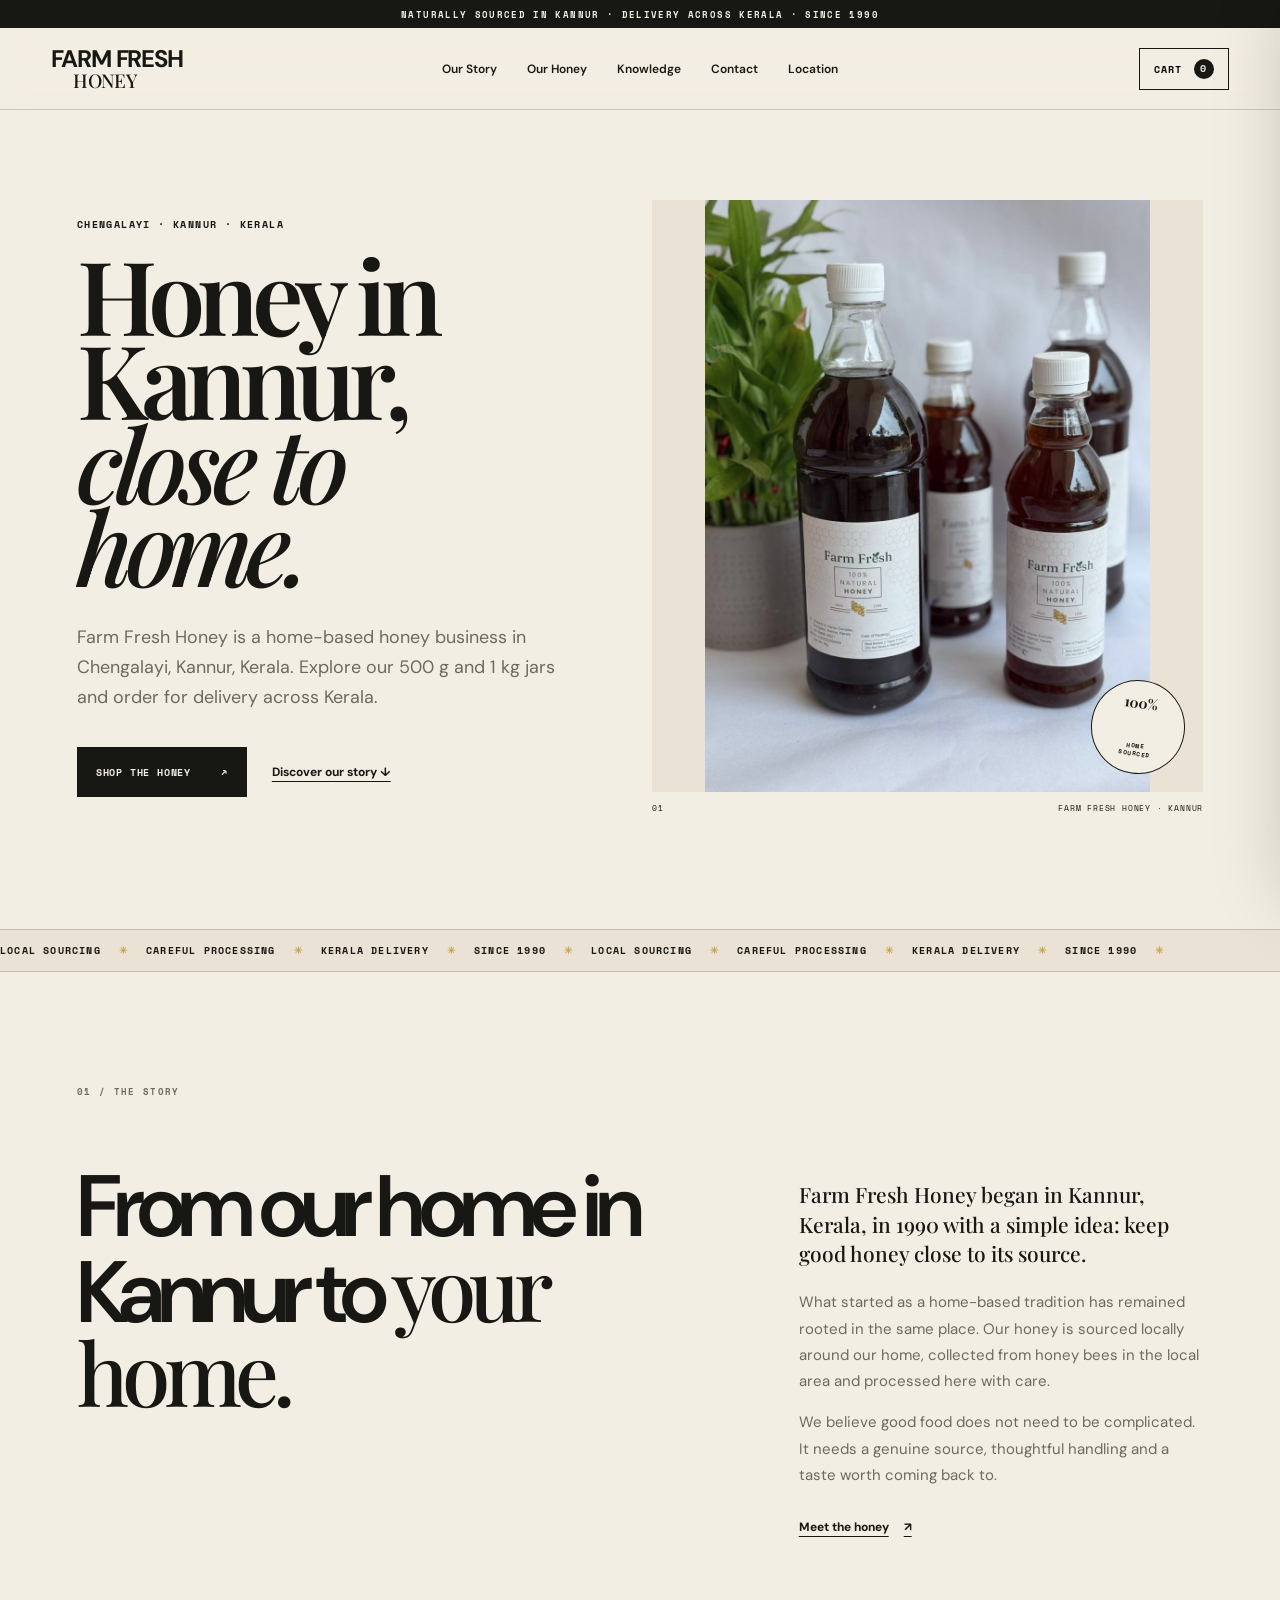
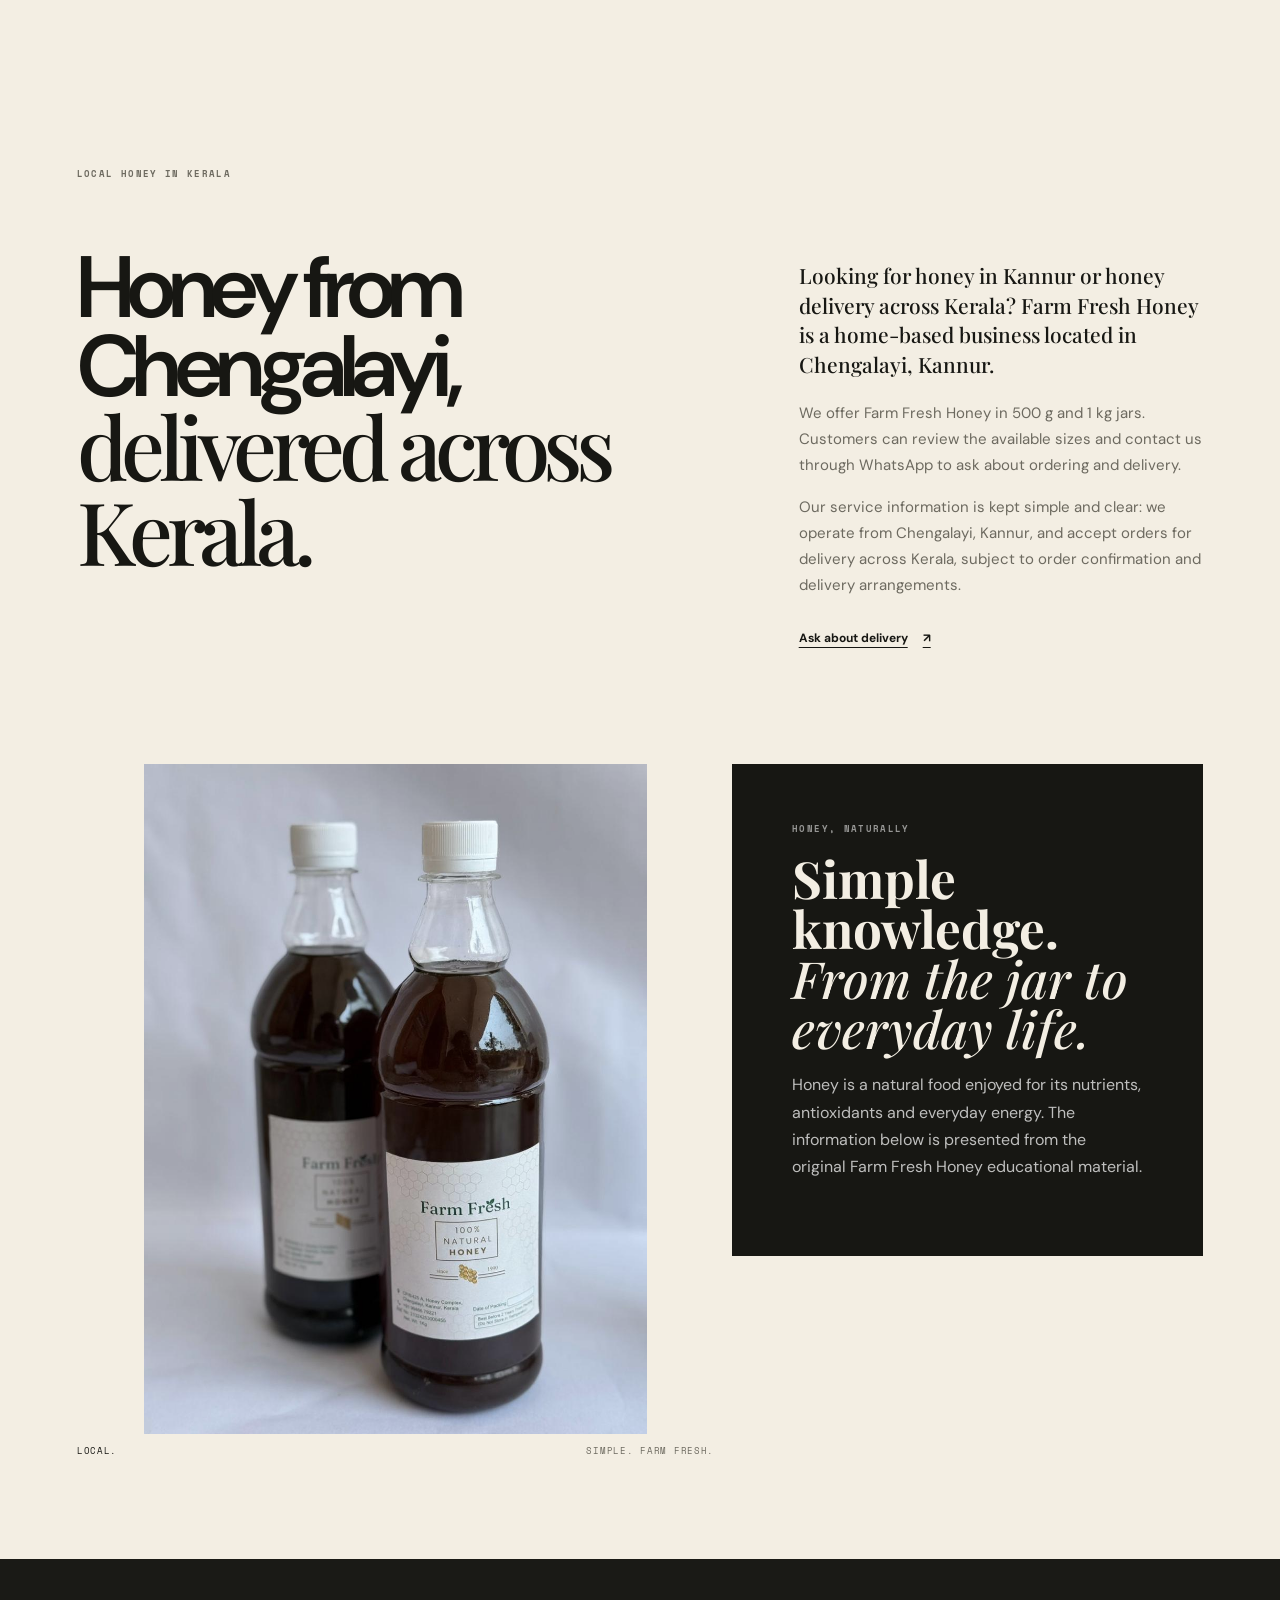
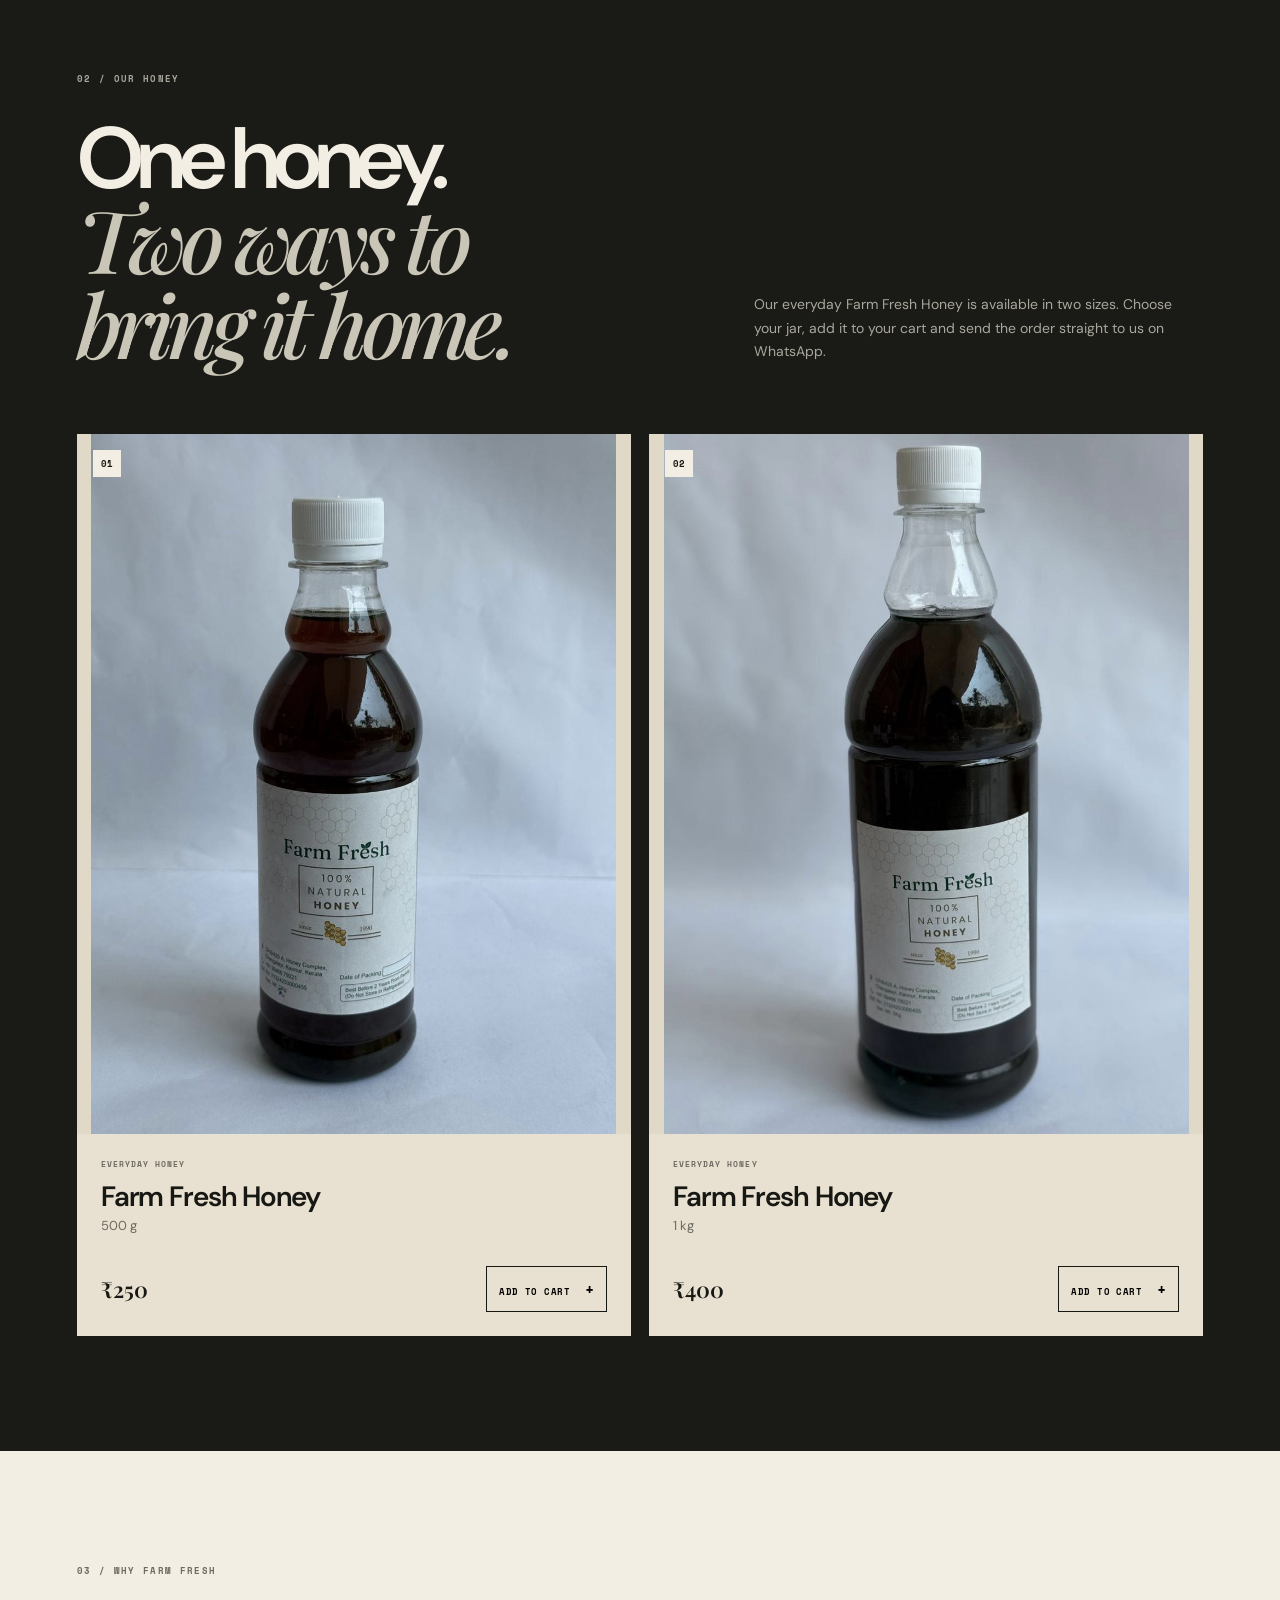
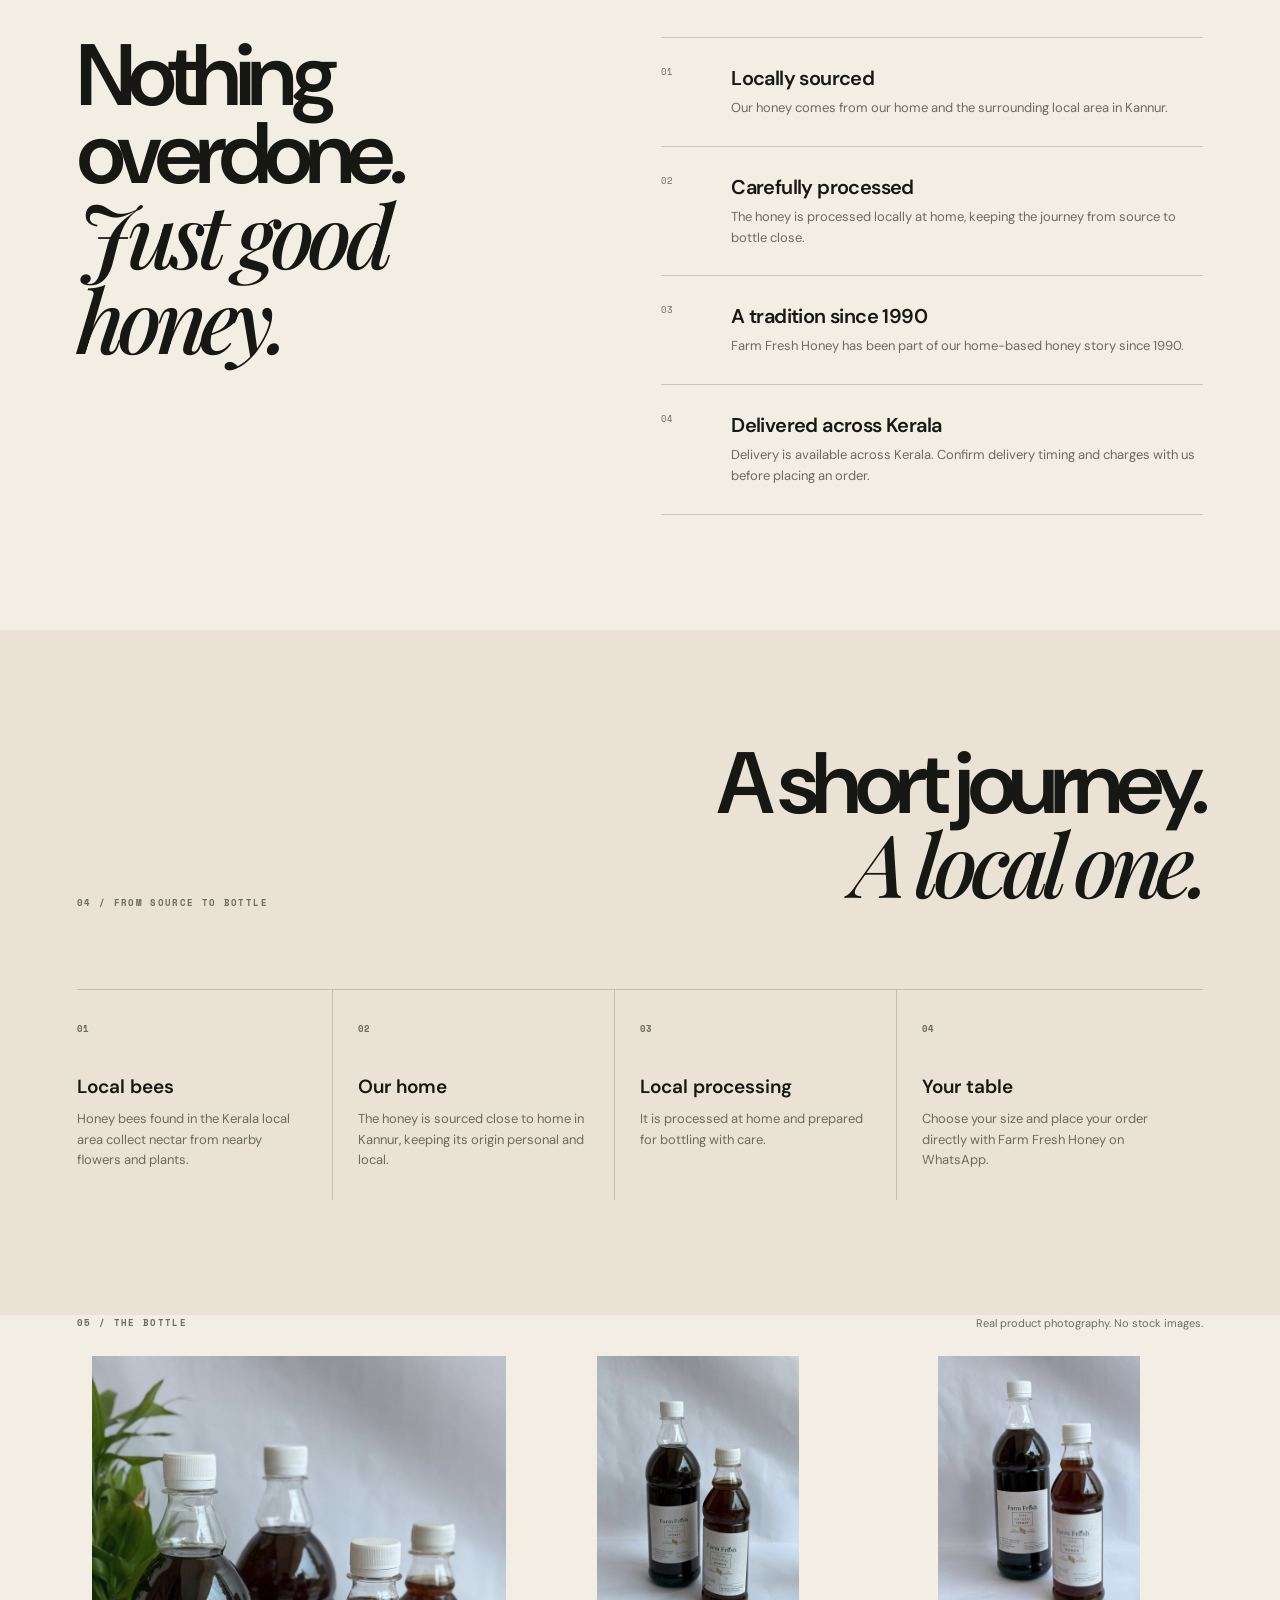
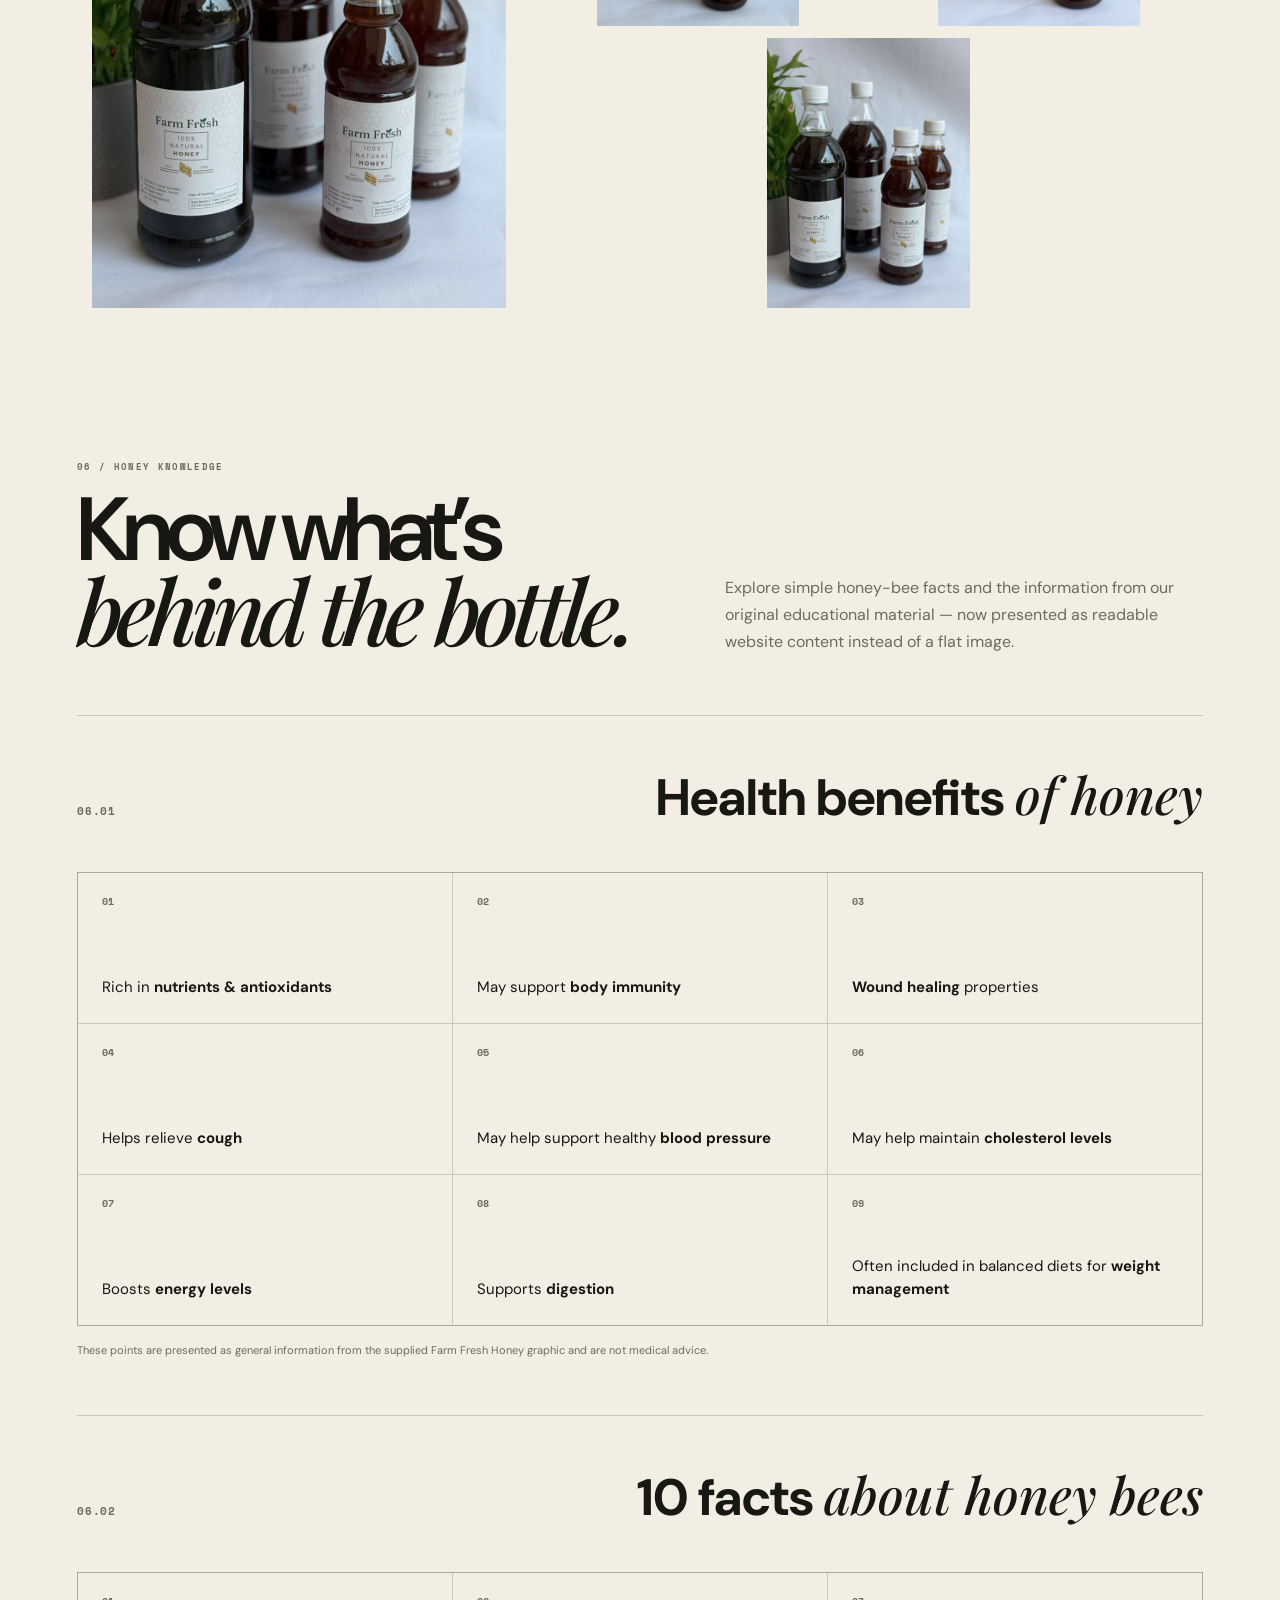
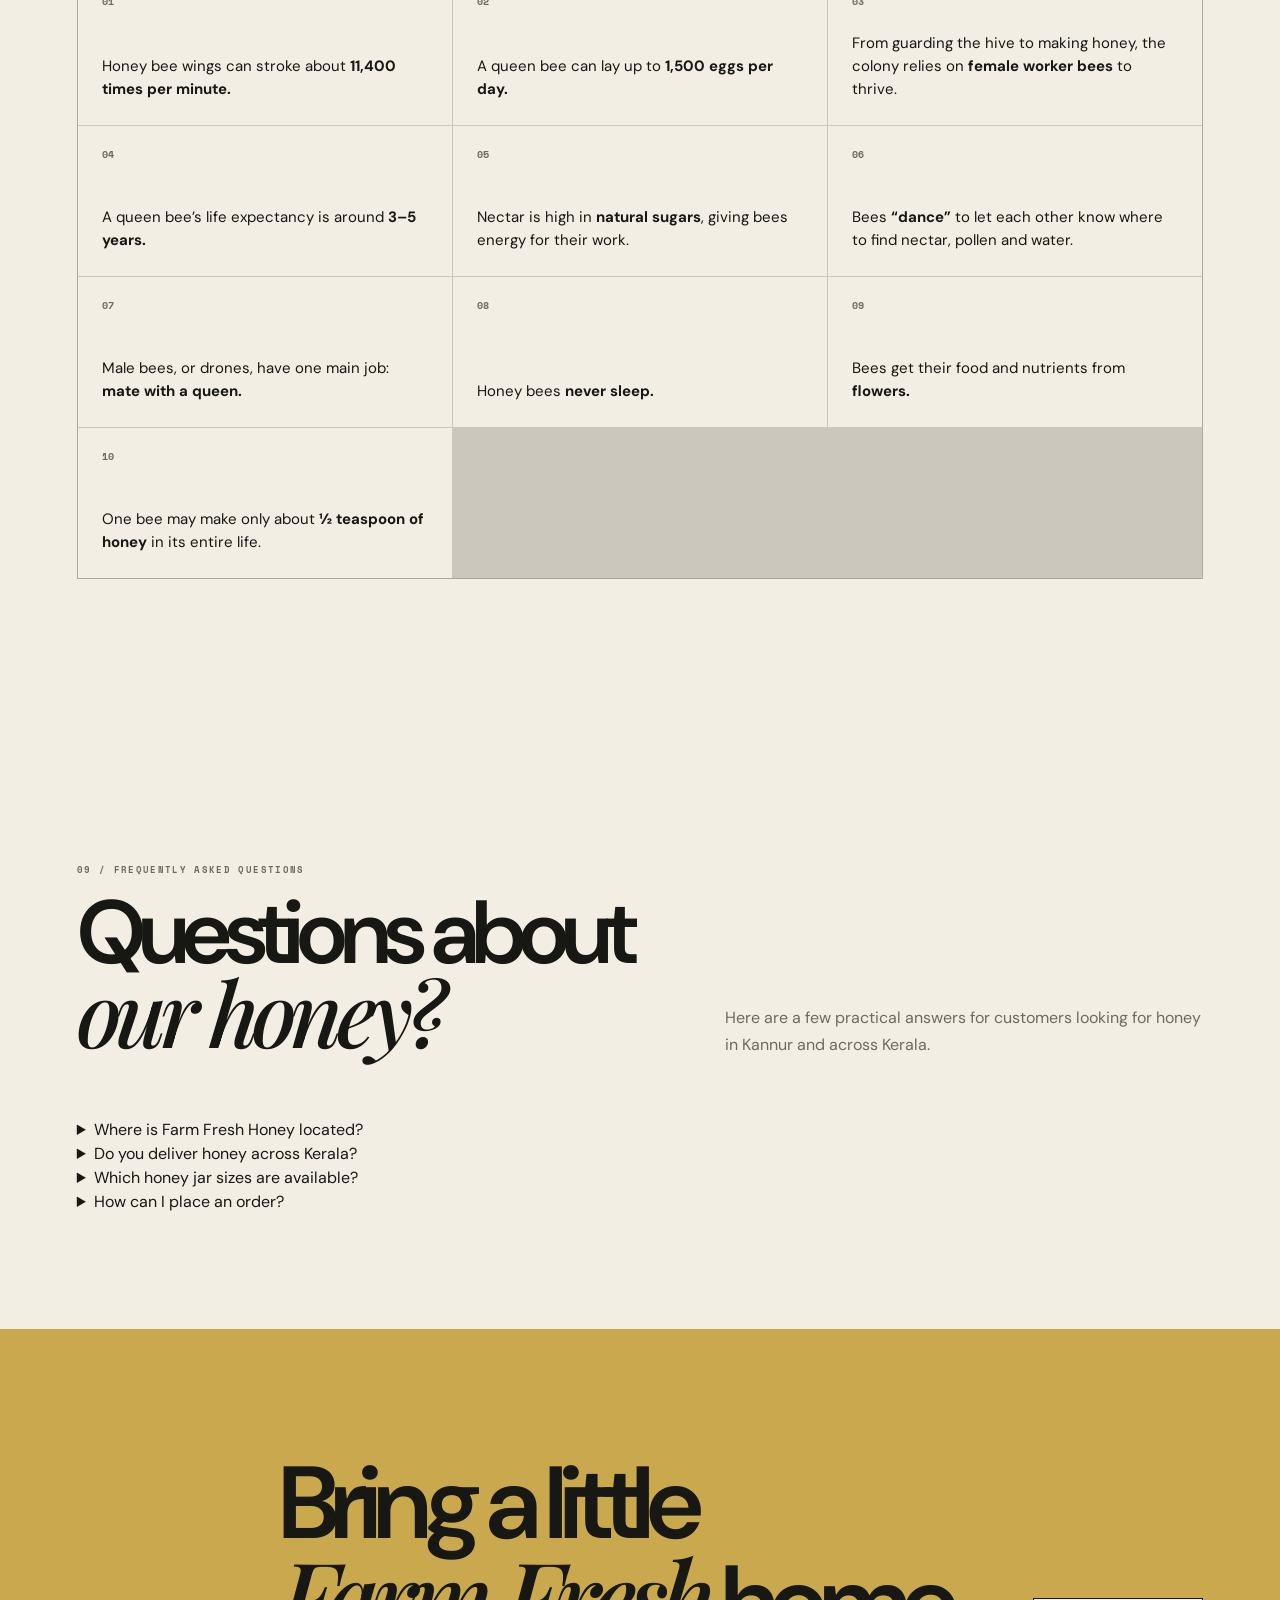
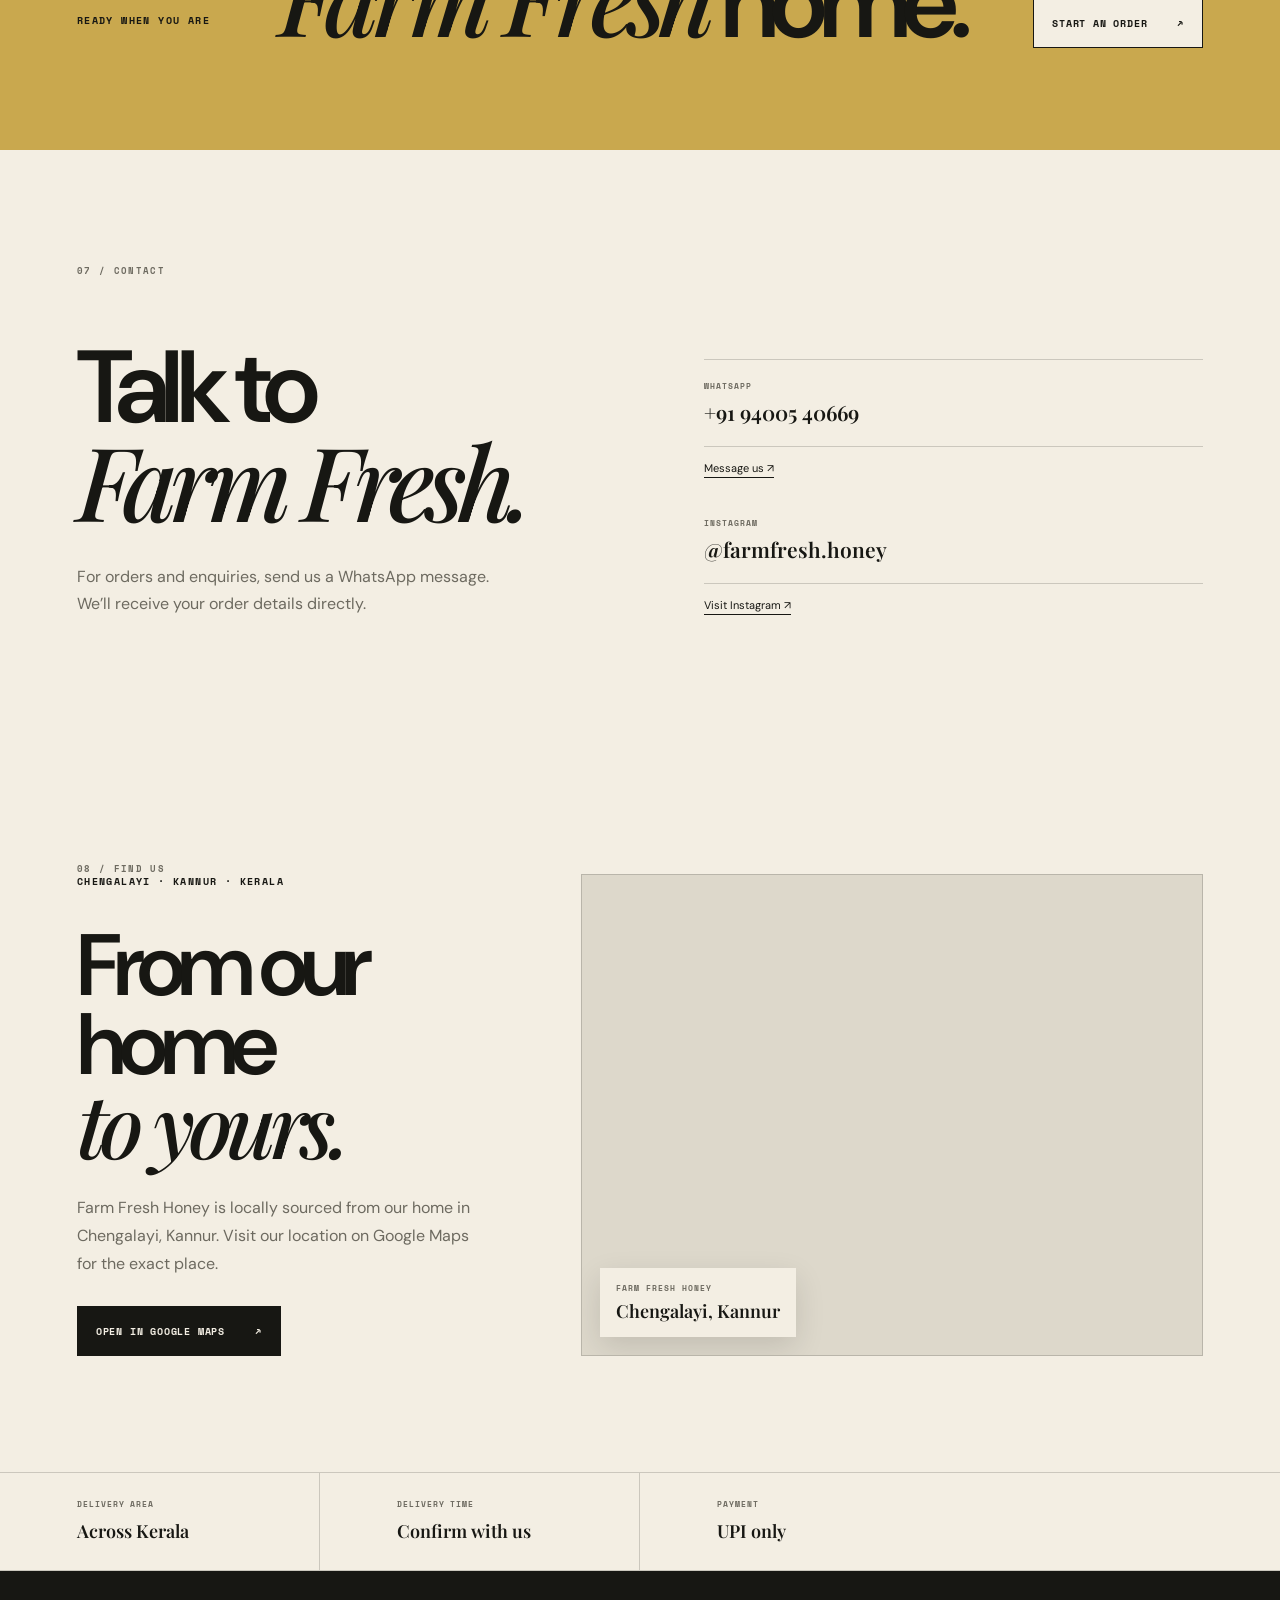
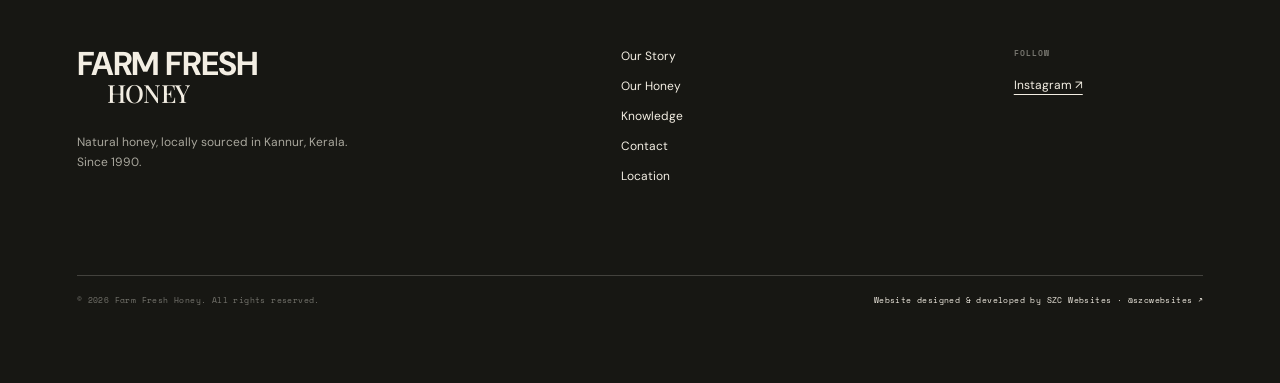
==== commit 3b6f27dc: "Add files via upload" ====
--- a/index.html
+++ b/index.html
@@ -3,16 +3,119 @@
 <head>
   <meta charset="UTF-8">
   <meta name="viewport" content="width=device-width, initial-scale=1.0">
-  <meta name="description" content="Farm Fresh Honey — naturally sourced honey from Kannur, Kerala. Since 1990.">
+  <meta name="description" content="Farm Fresh Honey is a home-based honey business in Chengalayi, Kannur, Kerala. Explore 500 g and 1 kg honey jars and order for delivery across Kerala.">
+  <meta name="keywords" content="honey in Kannur, honey in Kerala, buy honey in Kannur, honey delivery Kerala, Chengalayi honey, Farm Fresh Honey, Honey, Kerala, Kannur, Kasargod, Kozhikode, Alappuzha, Calicut, Cannanore, Fresh, Honey, Farm, Best, Best Honey, Best Honey in Kerala, Thiruvananthapuram, Kochi, Cochin, Ernakulam, Kottayam, Kollam, Palakkad, Idukki, Munnar, Pathanamthitta, Google">
+  <meta name="author" content="Farm Fresh Honey">
+  <meta name="robots" content="index, follow, max-image-preview:large">
   <meta name="theme-color" content="#f5efe3">
-  <title>Farm Fresh Honey — Kannur, Kerala</title>
+  <meta name="format-detection" content="telephone=yes">
+  <link rel="canonical" href="https://farmfreshhoney.duckdns.org/">
+  <meta property="og:type" content="website">
+  <meta property="og:site_name" content="Farm Fresh Honey">
+  <meta property="og:title" content="Farm Fresh Honey in Kannur, Kerala">
+  <meta property="og:description" content="Home-based honey business in Chengalayi, Kannur, with delivery across Kerala. Explore 500 g and 1 kg jars.">
+  <meta property="og:url" content="https://farmfreshhoney.duckdns.org/">
+  <meta property="og:image" content="https://farmfreshhoney.duckdns.org/IMG_1383%202.JPG">
+  <meta property="og:image:alt" content="Farm Fresh Honey jars">
+  <meta name="twitter:card" content="summary_large_image">
+  <meta name="twitter:title" content="Farm Fresh Honey in Kannur, Kerala">
+  <meta name="twitter:description" content="Order Farm Fresh Honey from Chengalayi, Kannur, with delivery across Kerala.">
+  <meta name="twitter:image" content="https://farmfreshhoney.duckdns.org/IMG_1383%202.JPG">
+  <title>Farm Fresh Honey in Kannur, Kerala | Delivery Across Kerala</title>
   <link rel="preconnect" href="https://fonts.googleapis.com">
   <link rel="preconnect" href="https://fonts.gstatic.com" crossorigin>
   <link href="https://fonts.googleapis.com/css2?family=DM+Sans:wght@400;500;600;700&family=Playfair+Display:wght@500;600;700&family=Space+Mono:wght@400;700&display=swap" rel="stylesheet">
   <link rel="stylesheet" href="styles.css">
+
+  <script type="application/ld+json">
+  {
+    "@context": "https://schema.org",
+    "@graph": [
+      {
+        "@type": "Organization",
+        "@id": "https://farmfreshhoney.duckdns.org/#organization",
+        "name": "Farm Fresh Honey",
+        "url": "https://farmfreshhoney.duckdns.org/",
+        "logo": "https://farmfreshhoney.duckdns.org/IMG_1383%202.JPG",
+        "sameAs": ["https://www.instagram.com/farmfresh.honey/"]
+      },
+      {
+        "@type": "LocalBusiness",
+        "@id": "https://farmfreshhoney.duckdns.org/#business",
+        "name": "Farm Fresh Honey",
+        "url": "https://farmfreshhoney.duckdns.org/",
+        "image": "https://farmfreshhoney.duckdns.org/IMG_1383%202.JPG",
+        "telephone": "+91-94005-40669",
+        "address": {
+          "@type": "PostalAddress",
+          "addressLocality": "Chengalayi",
+          "addressRegion": "Kerala",
+          "postalCode": "670631",
+          "addressCountry": "IN"
+        },
+        "areaServed": [
+          {"@type": "Place", "name": "Kannur, Kerala"},
+          {"@type": "State", "name": "Kerala, India"}
+        ],
+        "contactPoint": {
+          "@type": "ContactPoint",
+          "telephone": "+91-94005-40669",
+          "contactType": "customer service",
+          "availableLanguage": ["en", "ml"]
+        },
+        "sameAs": ["https://www.instagram.com/farmfresh.honey/"]
+      },
+      {
+        "@type": "Product",
+        "@id": "https://farmfreshhoney.duckdns.org/#honey-500",
+        "name": "Farm Fresh Honey 500 g",
+        "description": "Farm Fresh Honey in a 500 g jar from a home-based honey business in Chengalayi, Kannur, Kerala.",
+        "image": "https://farmfreshhoney.duckdns.org/IMG_1388.JPG",
+        "brand": {"@type": "Brand", "name": "Farm Fresh Honey"},
+        "offers": {
+          "@type": "Offer",
+          "url": "https://farmfreshhoney.duckdns.org/#honey",
+          "priceCurrency": "INR",
+          "price": "250",
+          "availability": "https://schema.org/InStock",
+          "itemCondition": "https://schema.org/NewCondition"
+        }
+      },
+      {
+        "@type": "Product",
+        "@id": "https://farmfreshhoney.duckdns.org/#honey-1000",
+        "name": "Farm Fresh Honey 1 kg",
+        "description": "Farm Fresh Honey in a 1 kg jar from a home-based honey business in Chengalayi, Kannur, Kerala.",
+        "image": "https://farmfreshhoney.duckdns.org/IMG_1387.JPG",
+        "brand": {"@type": "Brand", "name": "Farm Fresh Honey"},
+        "offers": {
+          "@type": "Offer",
+          "url": "https://farmfreshhoney.duckdns.org/#honey",
+          "priceCurrency": "INR",
+          "price": "400",
+          "availability": "https://schema.org/InStock",
+          "itemCondition": "https://schema.org/NewCondition"
+        }
+      }
+    ]
+  }
+  </script>
+
+  <script type="application/ld+json">
+  {
+    "@context": "https://schema.org",
+    "@type": "FAQPage",
+    "mainEntity": [
+      {"@type":"Question","name":"Where is Farm Fresh Honey located?","acceptedAnswer":{"@type":"Answer","text":"Farm Fresh Honey is a home-based business in Chengalayi, Kannur, Kerala."}},
+      {"@type":"Question","name":"Do you deliver honey across Kerala?","acceptedAnswer":{"@type":"Answer","text":"Farm Fresh Honey accepts enquiries for delivery across Kerala. Customers should confirm their location, delivery arrangements, timing, and any applicable charges."}},
+      {"@type":"Question","name":"Which honey jar sizes are available?","acceptedAnswer":{"@type":"Answer","text":"The website currently lists 500 g and 1 kg jars."}},
+      {"@type":"Question","name":"How can I place an order?","acceptedAnswer":{"@type":"Answer","text":"Customers can add a product to the cart and use the order form to send their details through WhatsApp."}}
+    ]
+  }
+  </script>
 </head>
 <body>
-  <div class="announcement">NATURALLY SOURCED IN KANNUR · FREE DELIVERY ACROSS KERALA · SINCE 1990</div>
+  <div class="announcement">NATURALLY SOURCED IN KANNUR · DELIVERY ACROSS KERALA · SINCE 1990</div>
 
   <header class="site-header" id="top">
     <a class="brand" href="#top" aria-label="Farm Fresh Honey home">
@@ -33,12 +136,12 @@
     </button>
   </header>
 
-  <main>
+  <main id="main-content">
     <section class="hero section-pad">
       <div class="hero-copy reveal">
-        <p class="eyebrow">KANNUR · KERALA · EST. 1990</p>
-        <h1>Honey, <em>close to home.</em></h1>
-        <p class="hero-text">Naturally sourced honey from our home in Kannur, locally processed and brought to your table with the simplicity of a family tradition.</p>
+        <p class="eyebrow">CHENGALAYI · KANNUR · KERALA</p>
+        <h1>Honey in Kannur, <em>close to home.</em></h1>
+        <p class="hero-text">Farm Fresh Honey is a home-based honey business in Chengalayi, Kannur, Kerala. Explore our 500 g and 1 kg jars and order for delivery across Kerala.</p>
         <div class="hero-actions">
           <a class="button button-dark" href="#honey">Shop the honey <span>↗</span></a>
           <a class="text-link" href="#story">Discover our story ↓</a>
@@ -47,7 +150,7 @@
 
       <div class="hero-visual reveal">
         <div class="hero-image-wrap">
-          <img src="IMG_1383 2.JPG" alt="Farm Fresh Honey bottles" class="hero-image">
+          <img src="IMG_1383 2.JPG" alt="Farm Fresh Honey bottles" class="hero-image" width="1200" height="1600" fetchpriority="high" decoding="async">
           <div class="image-stamp">100%<br><span>HOME<br>SOURCED</span></div>
         </div>
         <div class="hero-caption"><span>01</span><span>Farm Fresh Honey · Kannur</span></div>
@@ -56,8 +159,8 @@
 
     <section class="marquee" aria-label="Brand values">
       <div class="marquee-track">
-        <span>LOCAL SOURCING</span><i>✳</i><span>CAREFUL PROCESSING</span><i>✳</i><span>FREE KERALA DELIVERY</span><i>✳</i><span>SINCE 1990</span><i>✳</i>
-        <span>LOCAL SOURCING</span><i>✳</i><span>CAREFUL PROCESSING</span><i>✳</i><span>FREE KERALA DELIVERY</span><i>✳</i><span>SINCE 1990</span><i>✳</i>
+        <span>LOCAL SOURCING</span><i>✳</i><span>CAREFUL PROCESSING</span><i>✳</i><span>KERALA DELIVERY</span><i>✳</i><span>SINCE 1990</span><i>✳</i>
+        <span>LOCAL SOURCING</span><i>✳</i><span>CAREFUL PROCESSING</span><i>✳</i><span>KERALA DELIVERY</span><i>✳</i><span>SINCE 1990</span><i>✳</i>
       </div>
     </section>
 
@@ -74,10 +177,23 @@
       </div>
     </section>
 
+    <section class="local-seo section-pad" id="local-honey">
+      <div class="section-number">LOCAL HONEY IN KERALA</div>
+      <div class="intro-grid">
+        <h2>Honey from Chengalayi, <span>delivered across Kerala.</span></h2>
+        <div class="intro-copy">
+          <p class="lead">Looking for honey in Kannur or honey delivery across Kerala? Farm Fresh Honey is a home-based business located in Chengalayi, Kannur.</p>
+          <p>We offer Farm Fresh Honey in 500 g and 1 kg jars. Customers can review the available sizes and contact us through WhatsApp to ask about ordering and delivery.</p>
+          <p>Our service information is kept simple and clear: we operate from Chengalayi, Kannur, and accept orders for delivery across Kerala, subject to order confirmation and delivery arrangements.</p>
+          <a class="arrow-link" href="#contact">Ask about delivery <span>↗</span></a>
+        </div>
+      </div>
+    </section>
+
     <section class="editorial-image section-pad-tight">
       <div class="editorial-grid">
         <figure class="editorial-photo tall reveal">
-          <img src="IMG_1390.JPG" alt="Farm Fresh Honey bottles together">
+          <img src="IMG_1390.JPG" alt="Farm Fresh Honey bottles together" loading="lazy" decoding="async">
           <figcaption><span>Local.</span> Simple. Farm Fresh.</figcaption>
         </figure>
         <div class="editorial-info-card reveal">
@@ -101,7 +217,7 @@
         <article class="product-card reveal" data-product-id="honey-500" data-name="Farm Fresh Honey" data-size="500 g" data-price="250">
           <div class="product-media">
             <span class="product-index">01</span>
-            <img src="IMG_1388.JPG" alt="Farm Fresh Honey 500 gram bottle">
+            <img src="IMG_1388.JPG" alt="Farm Fresh Honey 500 gram bottle" loading="lazy" decoding="async">
           </div>
           <div class="product-info">
             <div>
@@ -119,7 +235,7 @@
         <article class="product-card reveal" data-product-id="honey-1000" data-name="Farm Fresh Honey" data-size="1 kg" data-price="400">
           <div class="product-media">
             <span class="product-index">02</span>
-            <img src="IMG_1387.JPG" alt="Farm Fresh Honey 1 kilogram bottle">
+            <img src="IMG_1387.JPG" alt="Farm Fresh Honey 1 kilogram bottle" loading="lazy" decoding="async">
           </div>
           <div class="product-info">
             <div>
@@ -144,7 +260,7 @@
           <article><span>01</span><div><h3>Locally sourced</h3><p>Our honey comes from our home and the surrounding local area in Kannur.</p></div></article>
           <article><span>02</span><div><h3>Carefully processed</h3><p>The honey is processed locally at home, keeping the journey from source to bottle close.</p></div></article>
           <article><span>03</span><div><h3>A tradition since 1990</h3><p>Farm Fresh Honey has been part of our home-based honey story since 1990.</p></div></article>
-          <article><span>04</span><div><h3>Delivered across Kerala</h3><p>Free delivery across Kerala, with an expected delivery time of around five days.</p></div></article>
+          <article><span>04</span><div><h3>Delivered across Kerala</h3><p>Delivery is available across Kerala. Confirm delivery timing and charges with us before placing an order.</p></div></article>
         </div>
       </div>
     </section>
@@ -165,10 +281,10 @@
     <section class="gallery section-pad-tight">
       <div class="gallery-top"><div class="section-number">05 / THE BOTTLE</div><p>Real product photography. No stock images.</p></div>
       <div class="gallery-grid">
-        <img src="IMG_1384.JPG" alt="Farm Fresh Honey product photograph">
-        <img src="IMG_1391.JPG" alt="Farm Fresh Honey bottle photograph">
-        <img src="IMG_1392.JPG" alt="Farm Fresh Honey two bottle photograph">
-        <img src="IMG_1385.JPG" alt="Farm Fresh Honey collection photograph">
+        <img src="IMG_1384.JPG" alt="Farm Fresh Honey product photograph" loading="lazy" decoding="async">
+        <img src="IMG_1391.JPG" alt="Farm Fresh Honey bottle photograph" loading="lazy" decoding="async">
+        <img src="IMG_1392.JPG" alt="Farm Fresh Honey two bottle photograph" loading="lazy" decoding="async">
+        <img src="IMG_1385.JPG" alt="Farm Fresh Honey collection photograph" loading="lazy" decoding="async">
       </div>
     </section>
 
@@ -220,6 +336,34 @@
       </div>
     </section>
 
+    <section class="faq section-pad" id="faq">
+      <div class="section-number">09 / FREQUENTLY ASKED QUESTIONS</div>
+      <div class="knowledge-intro">
+        <div>
+          <h2>Questions about<br><em>our honey?</em></h2>
+        </div>
+        <p>Here are a few practical answers for customers looking for honey in Kannur and across Kerala.</p>
+      </div>
+      <div class="faq-list">
+        <details>
+          <summary>Where is Farm Fresh Honey located?</summary>
+          <p>Farm Fresh Honey is a home-based business in Chengalayi, Kannur, Kerala.</p>
+        </details>
+        <details>
+          <summary>Do you deliver honey across Kerala?</summary>
+          <p>Yes. We accept enquiries for delivery across Kerala. Contact us to confirm your location, delivery arrangements, timing, and any applicable charges.</p>
+        </details>
+        <details>
+          <summary>Which honey jar sizes are available?</summary>
+          <p>Our website currently lists 500 g and 1 kg jars. Check the product section for the listed prices.</p>
+        </details>
+        <details>
+          <summary>How can I place an order?</summary>
+          <p>Add your preferred product to the cart and use the order form to send your details through WhatsApp.</p>
+        </details>
+      </div>
+    </section>
+
     <section class="order-banner section-pad">
       <div class="order-banner-inner">
         <p class="eyebrow">READY WHEN YOU ARE</p>
@@ -261,9 +405,8 @@
     </section>
 
     <section class="delivery-strip">
-      <div><span>DELIVERY</span><strong>All Kerala</strong></div>
-      <div><span>CHARGE</span><strong>Free</strong></div>
-      <div><span>ESTIMATED TIME</span><strong>5 days</strong></div>
+      <div><span>DELIVERY AREA</span><strong>Across Kerala</strong></div>
+      <div><span>DELIVERY TIME</span><strong>Confirm with us</strong></div>
       <div><span>PAYMENT</span><strong>UPI only</strong></div>
     </section>
   </main>
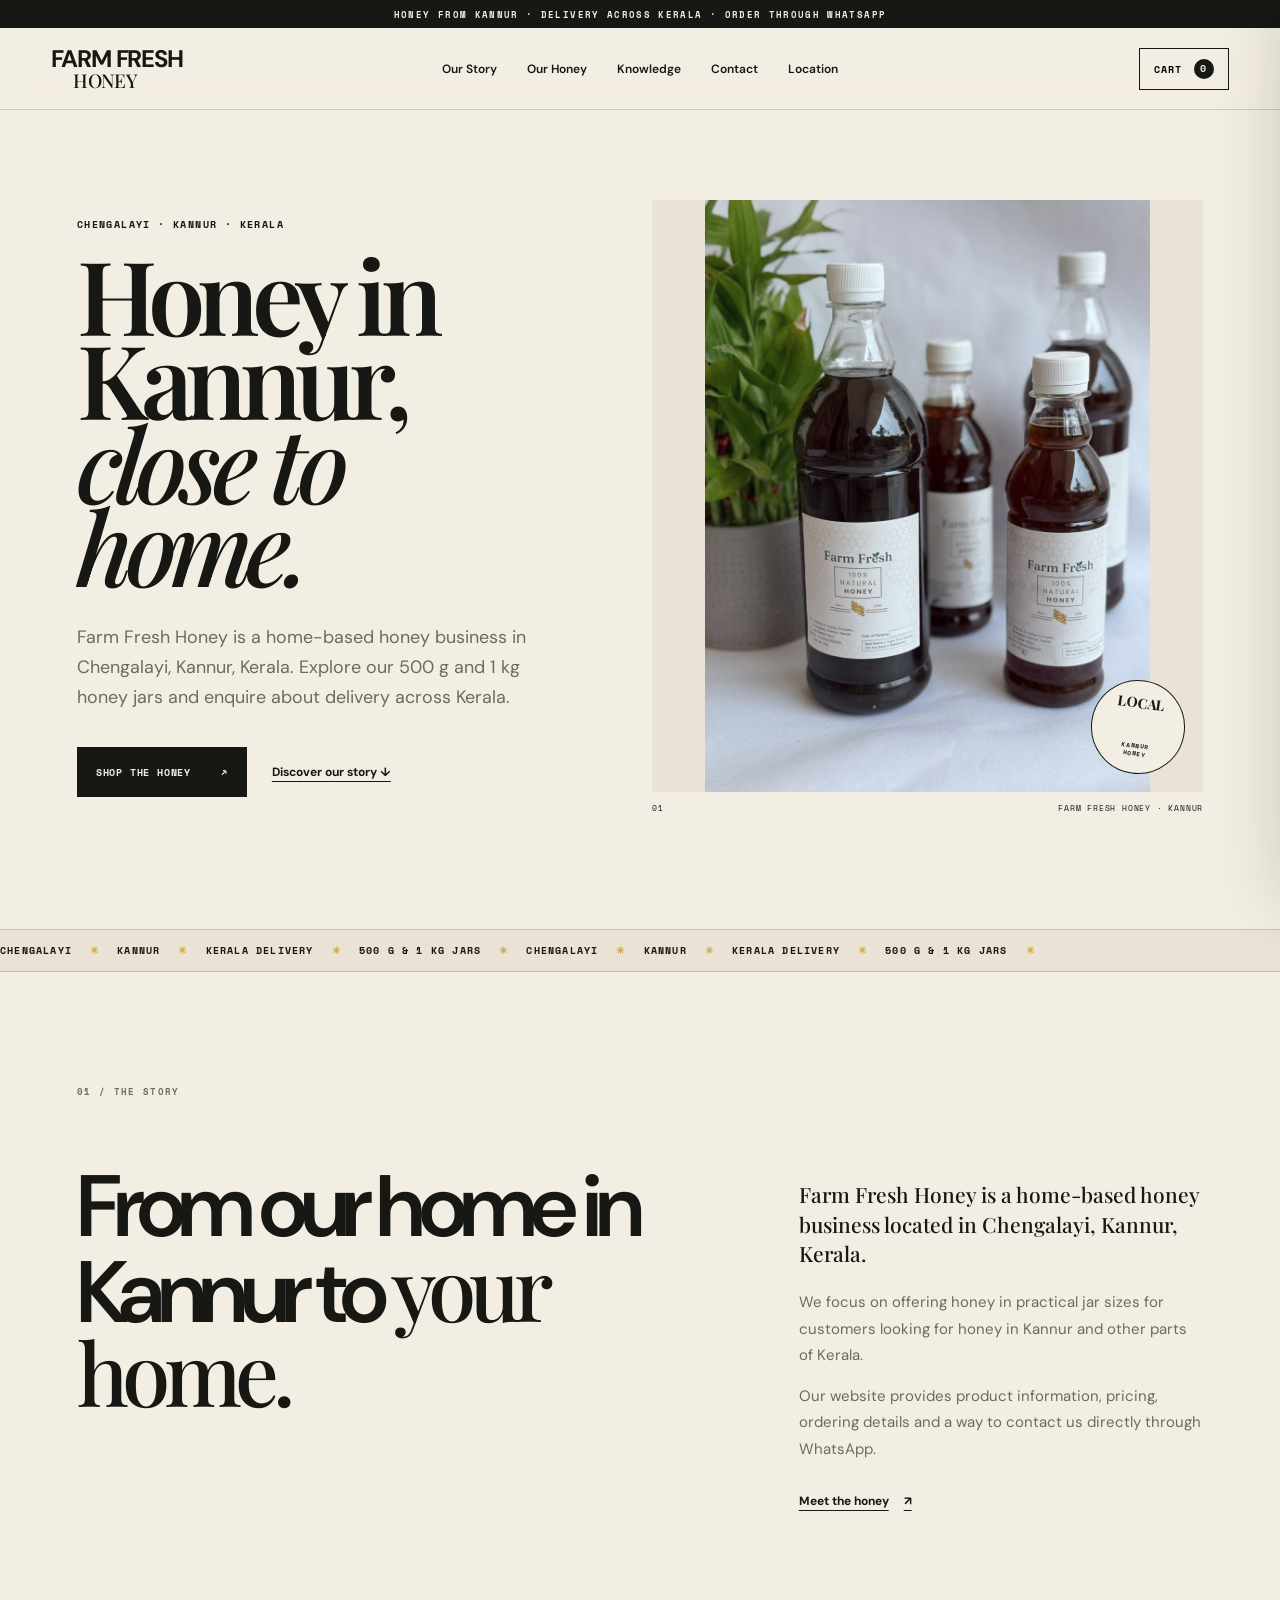
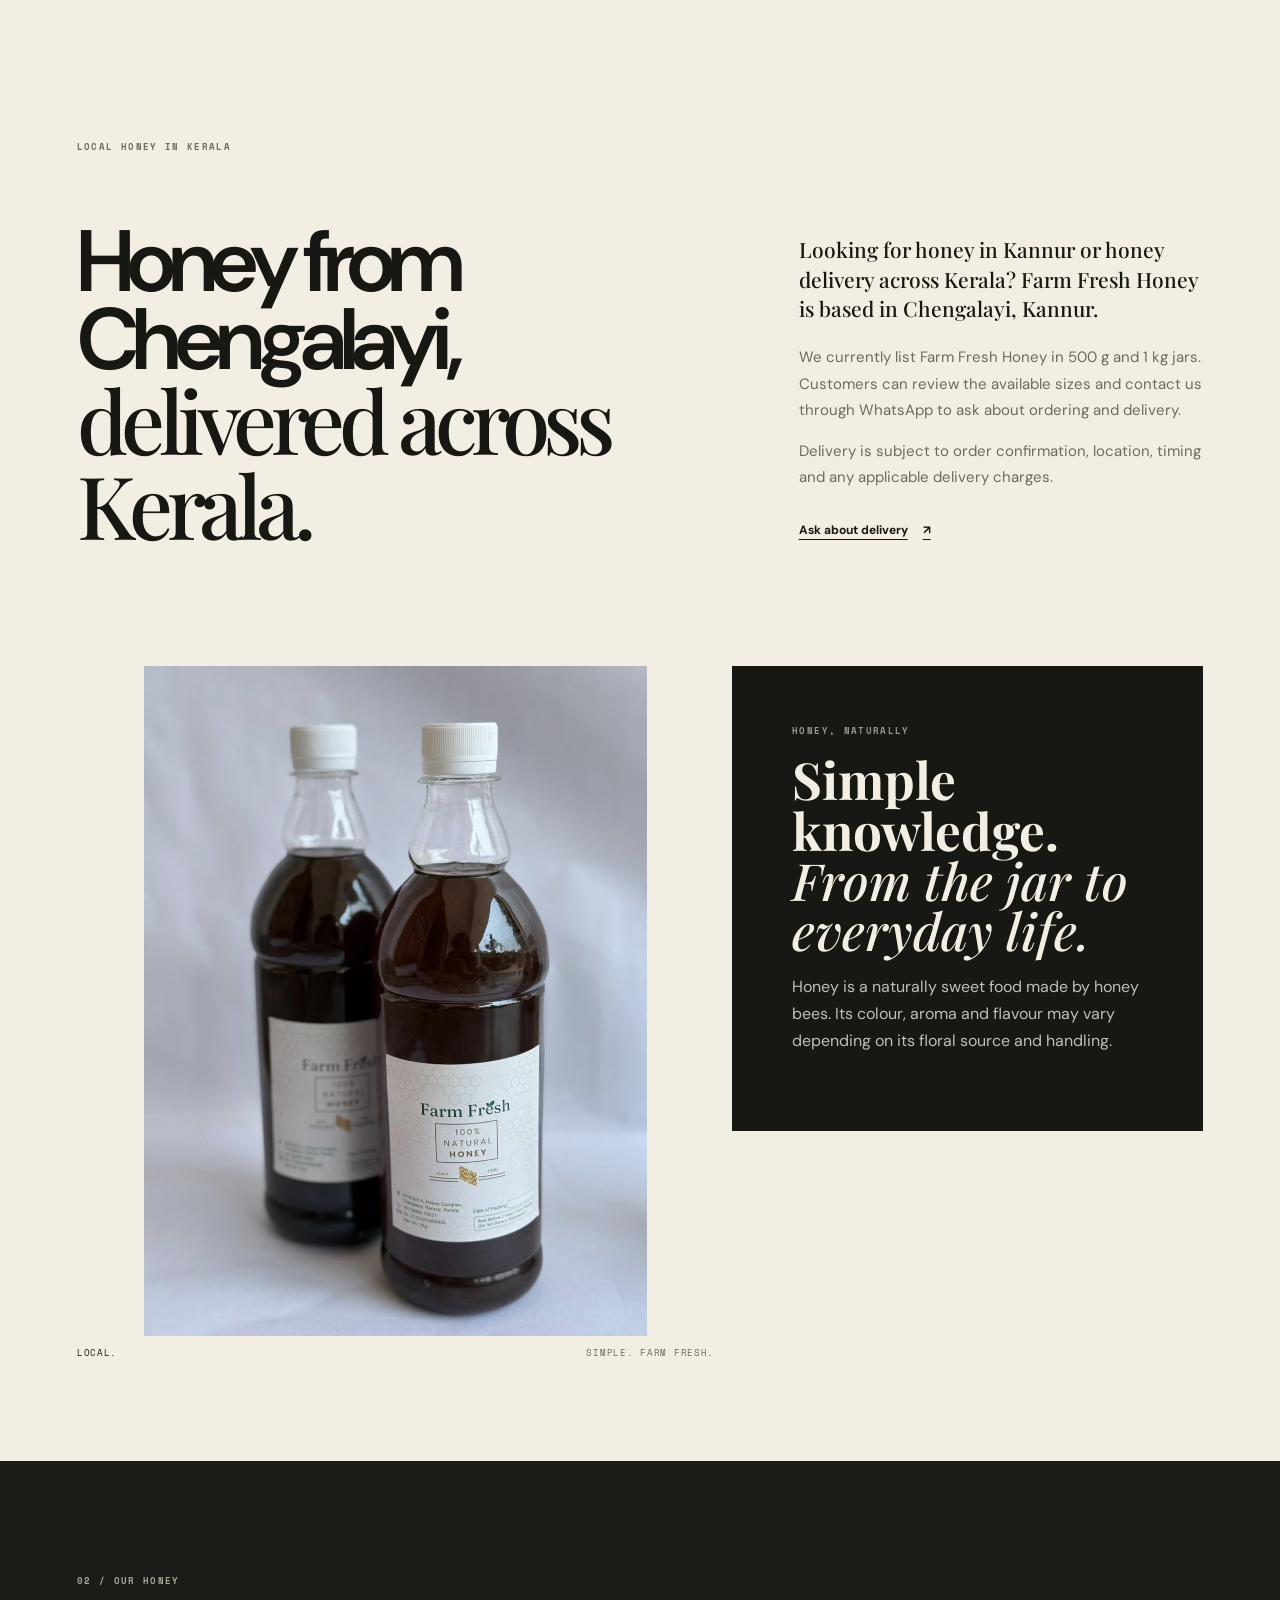
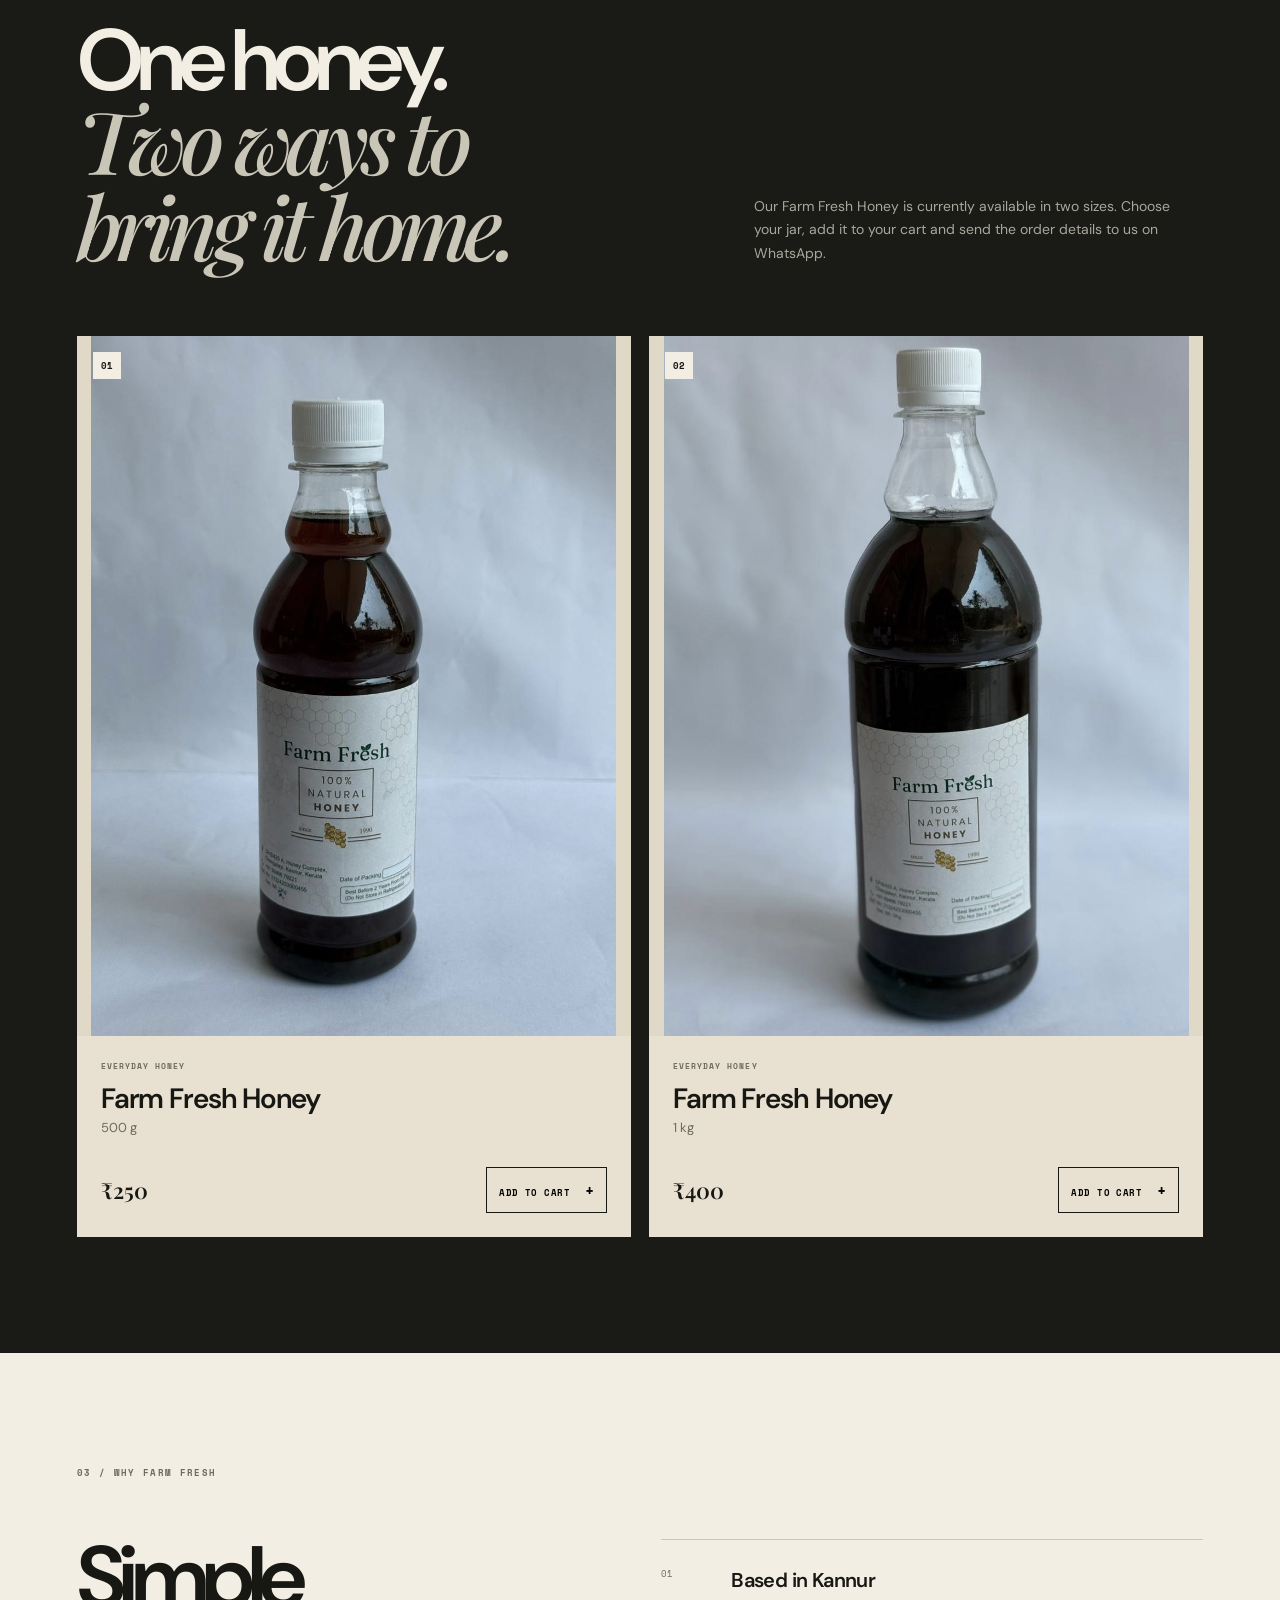
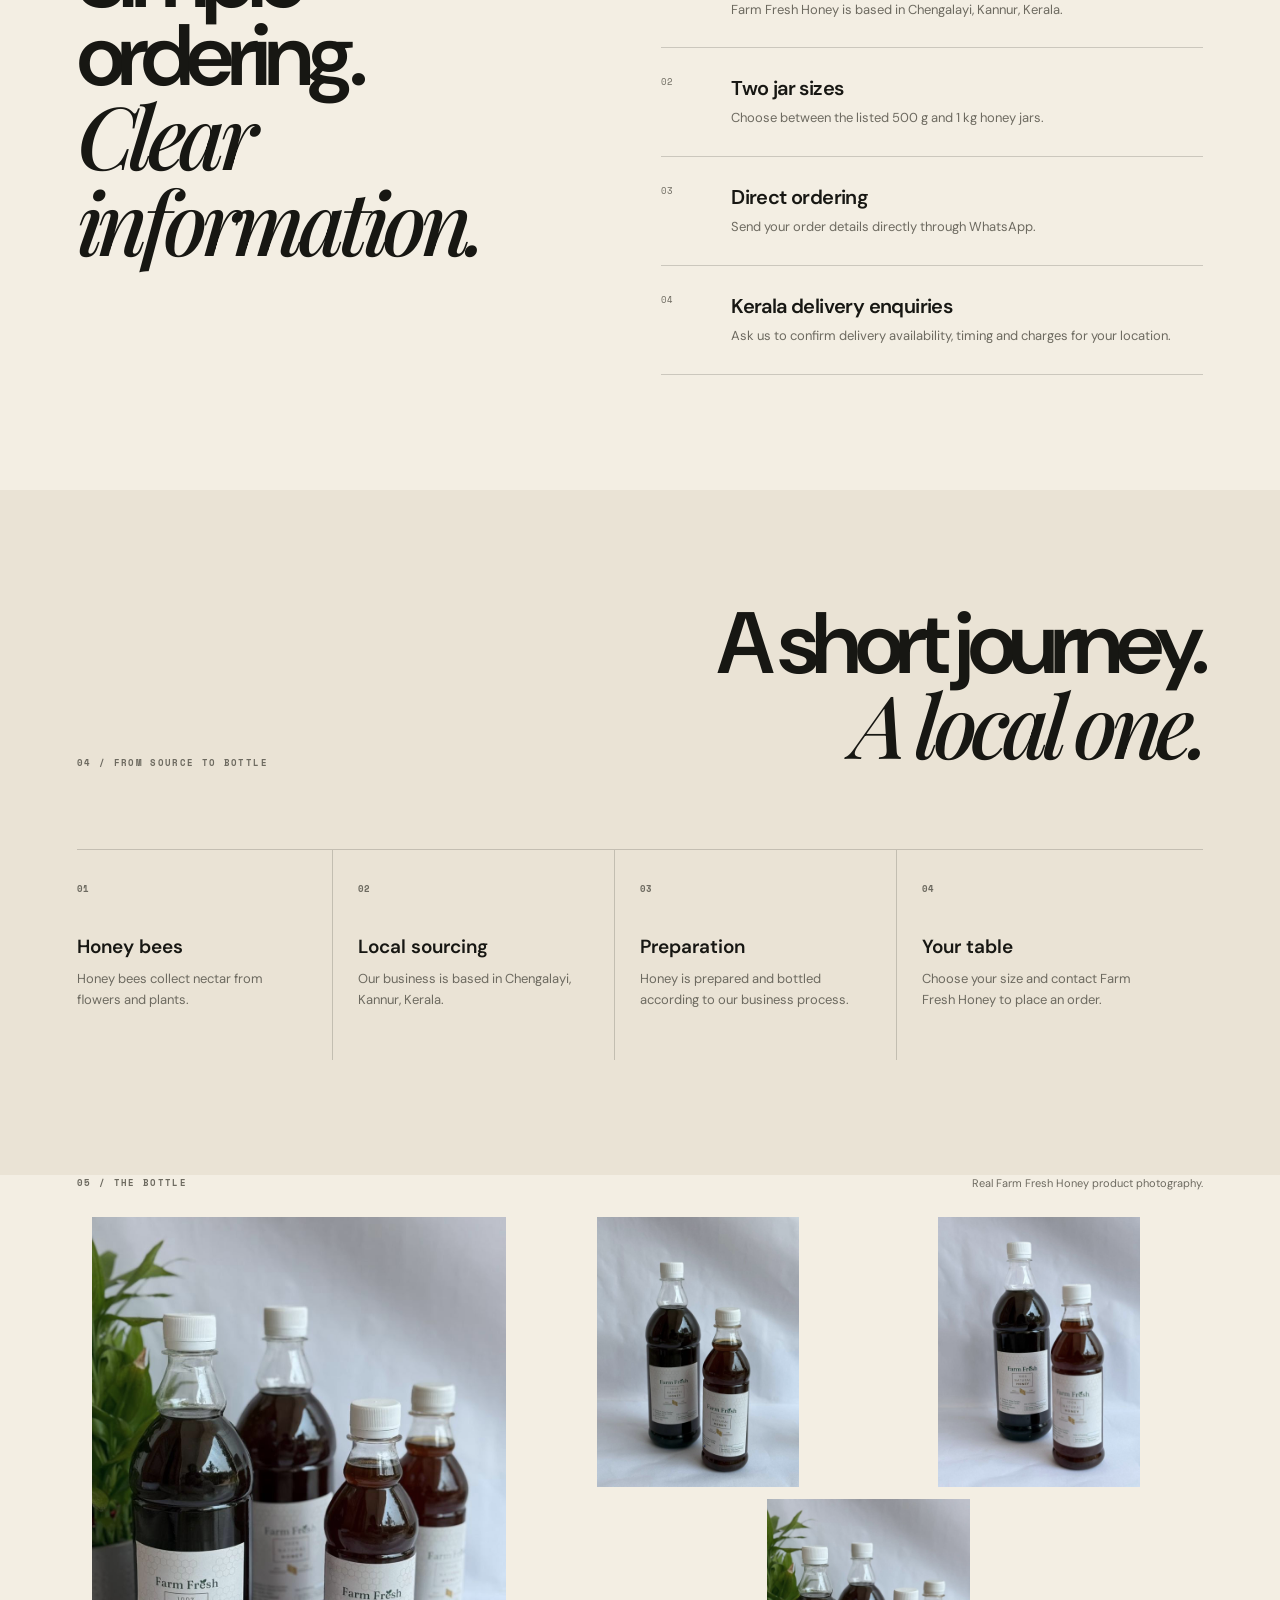
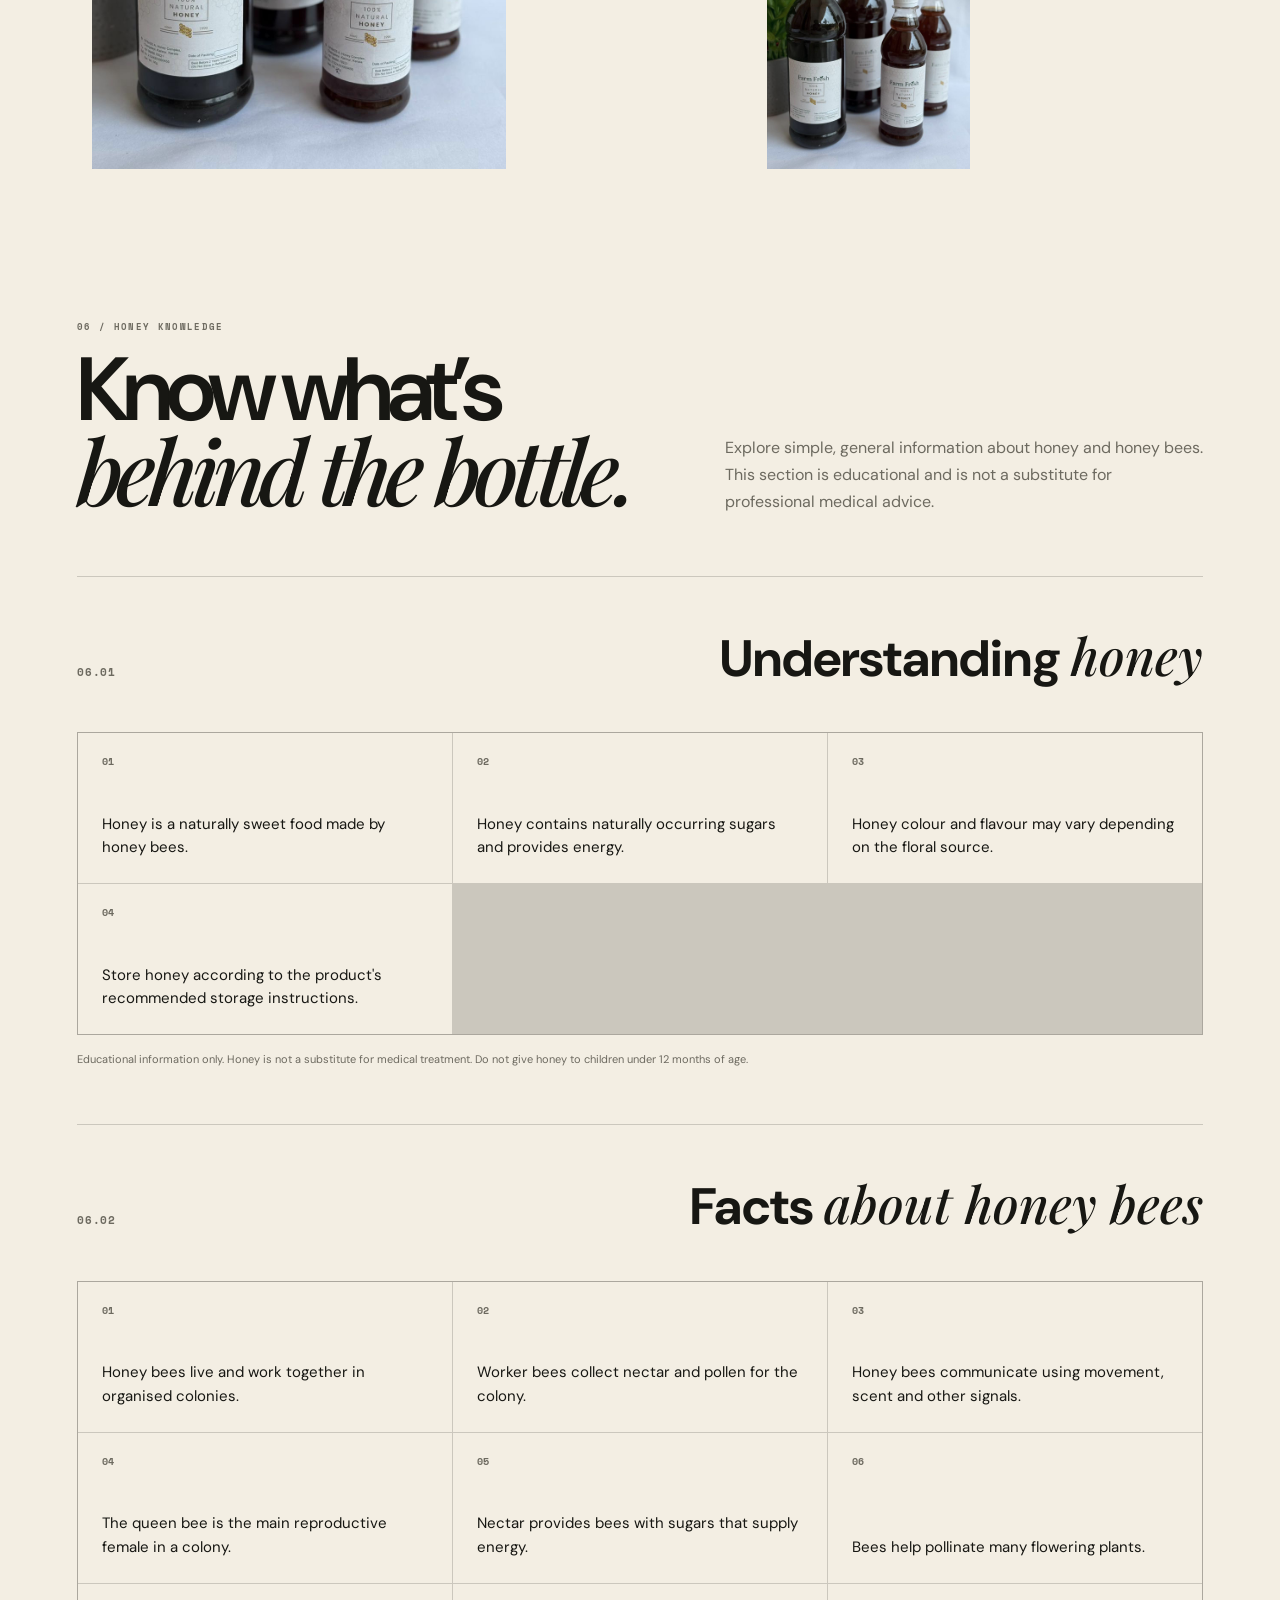
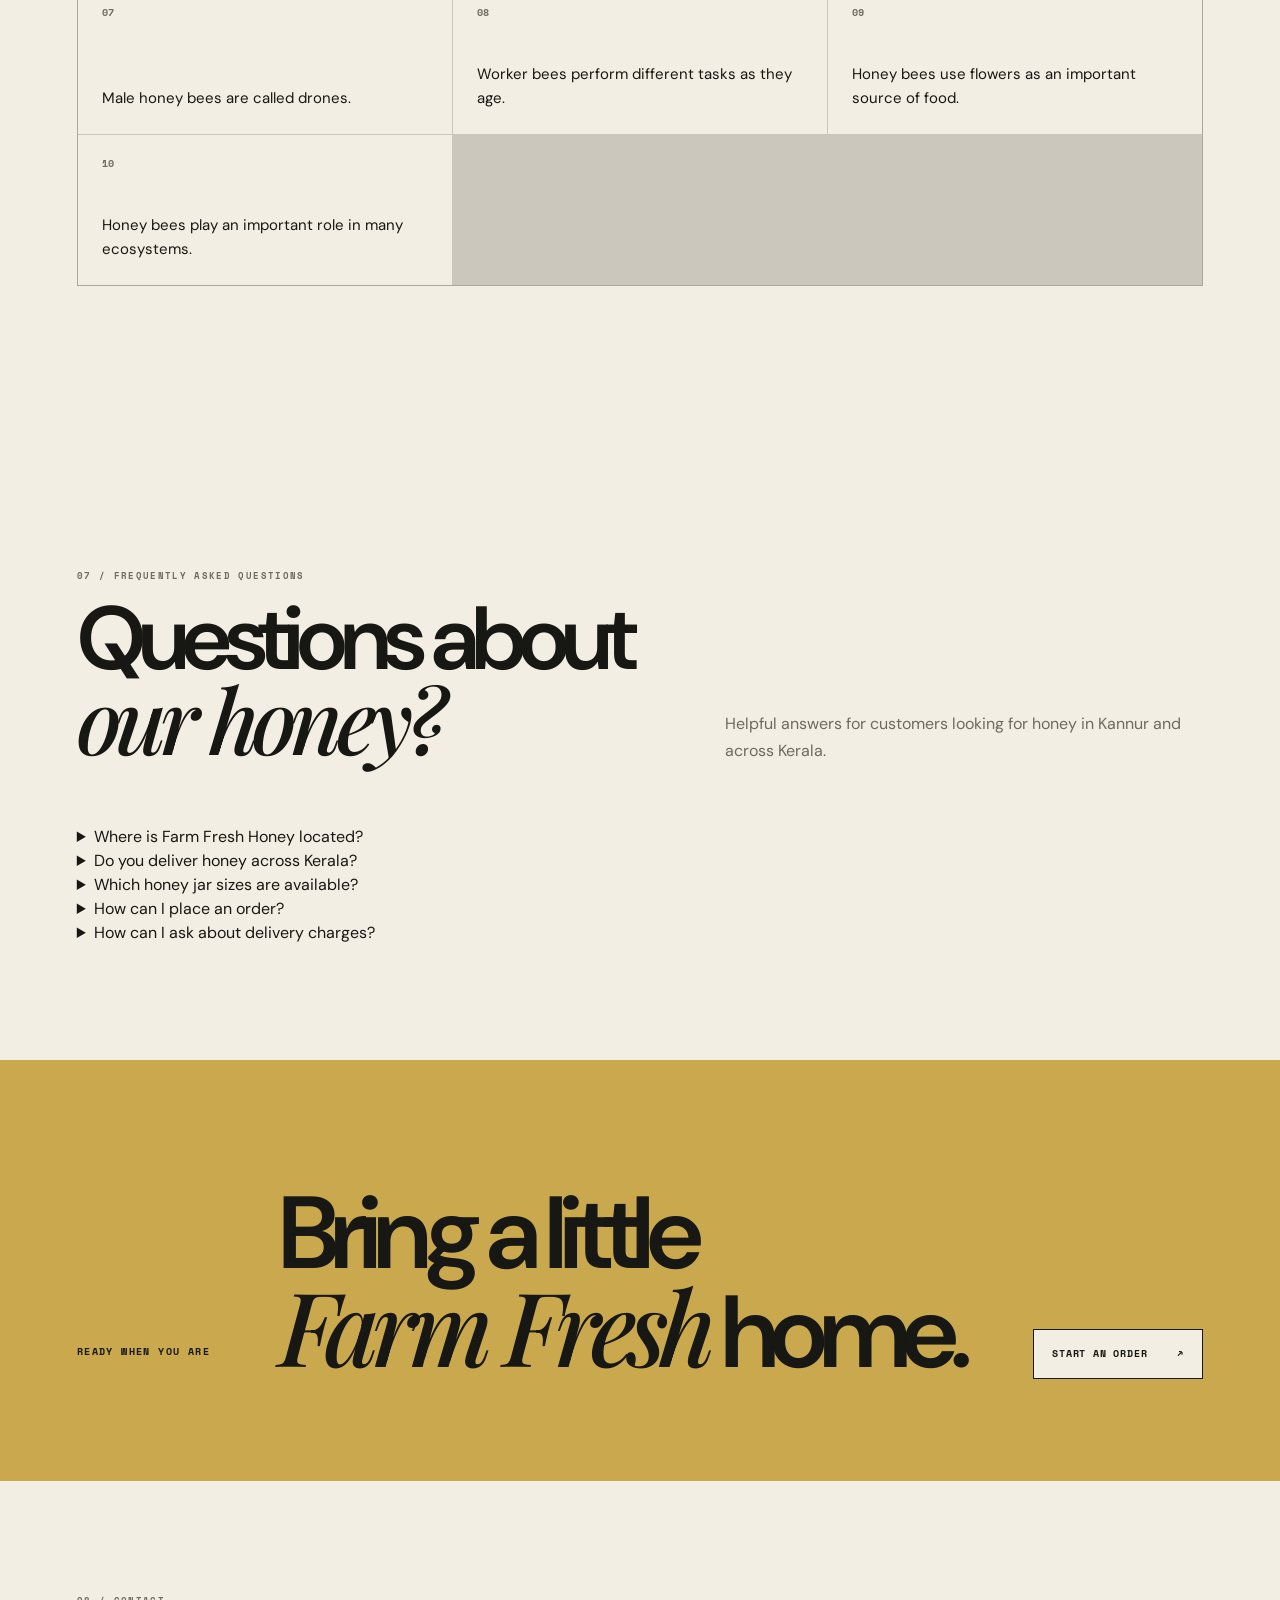
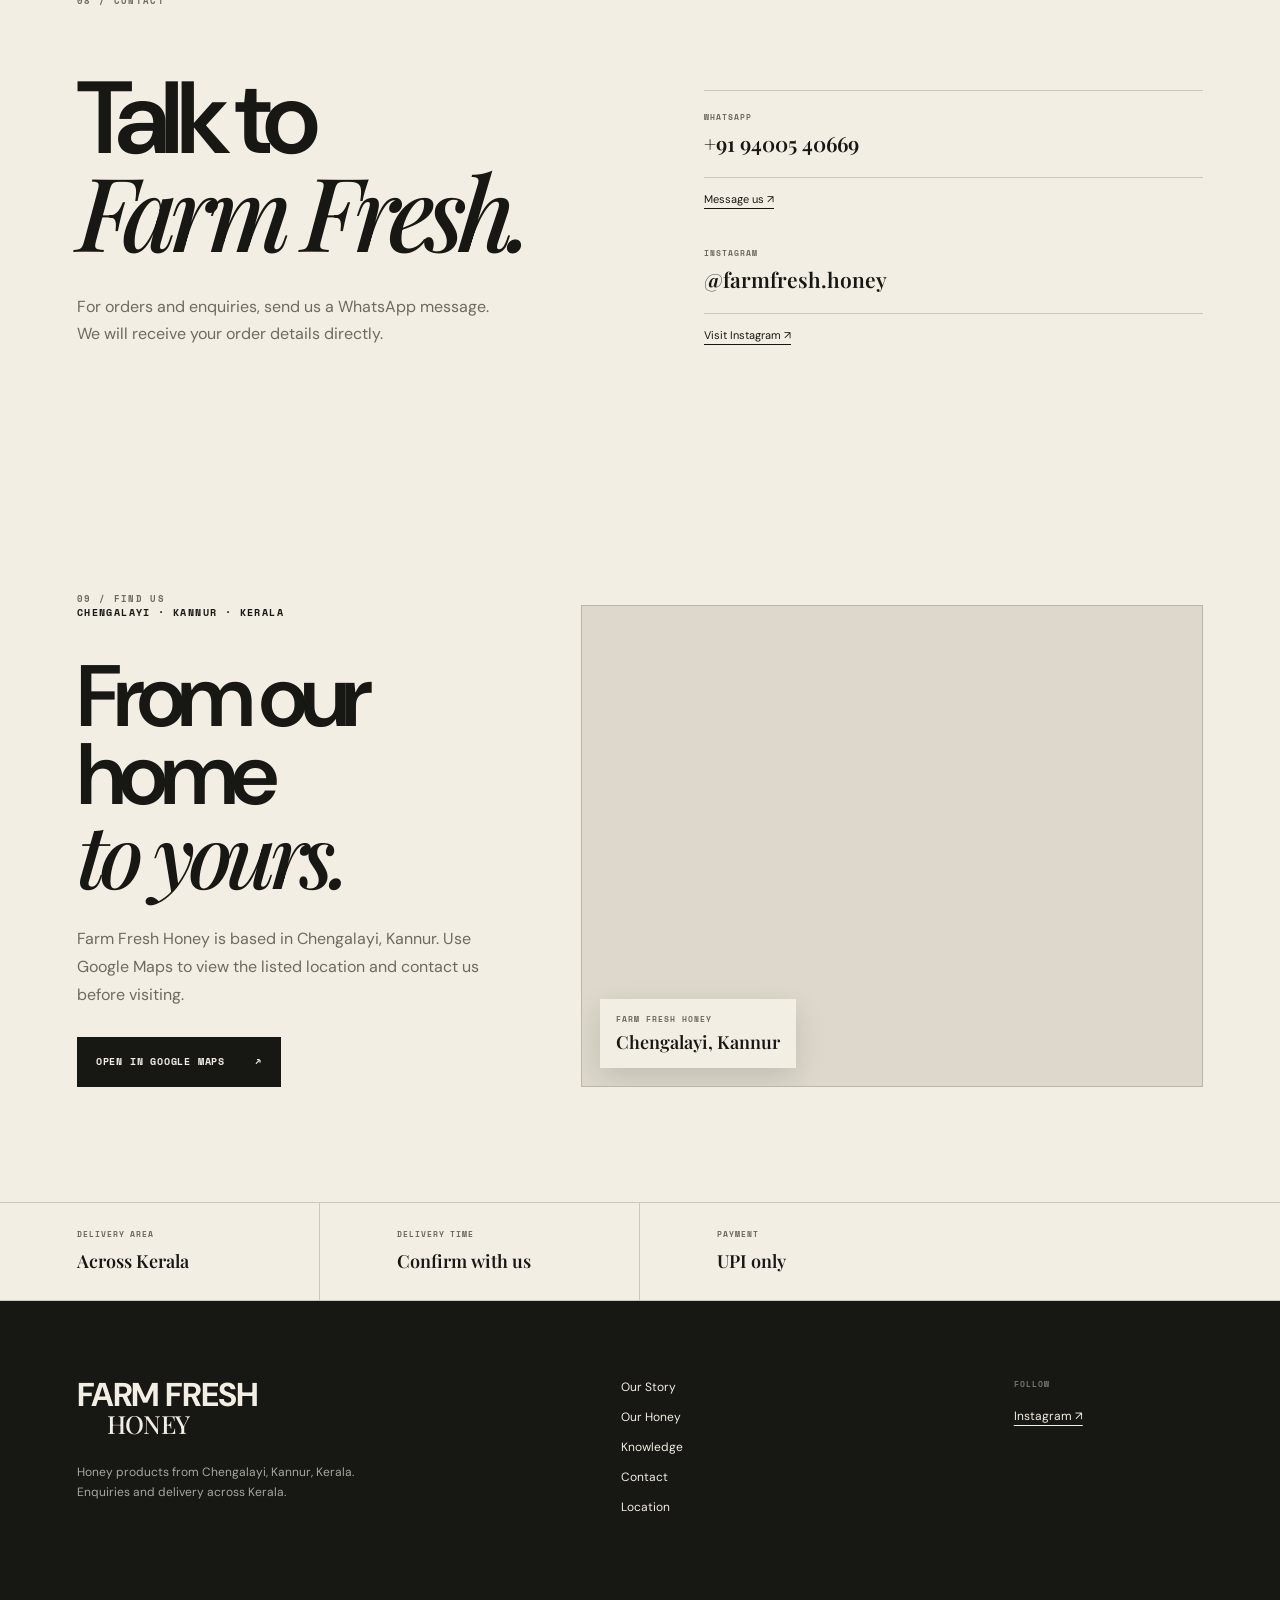
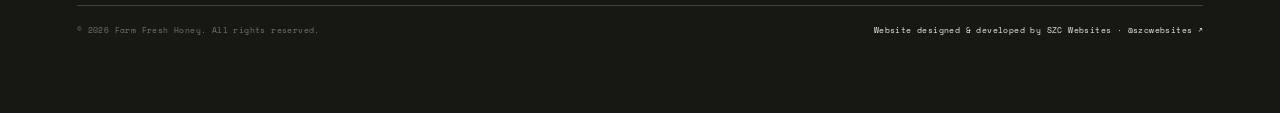
==== commit 4a457757: "Change greeting from 'Hello' to 'Goodbye'" ====
--- a/index.html
+++ b/index.html
@@ -1,27 +1,35 @@
 <!DOCTYPE html>
-<html lang="en">
+<html lang="en-IN">
 <head>
   <meta charset="UTF-8">
   <meta name="viewport" content="width=device-width, initial-scale=1.0">
-  <meta name="description" content="Farm Fresh Honey is a home-based honey business in Chengalayi, Kannur, Kerala. Explore 500 g and 1 kg honey jars and order for delivery across Kerala.">
-  <meta name="keywords" content="honey in Kannur, honey in Kerala, buy honey in Kannur, honey delivery Kerala, Chengalayi honey, Farm Fresh Honey, Honey, Kerala, Kannur, Kasargod, Kozhikode, Alappuzha, Calicut, Cannanore, Fresh, Honey, Farm, Best, Best Honey, Best Honey in Kerala, Thiruvananthapuram, Kochi, Cochin, Ernakulam, Kottayam, Kollam, Palakkad, Idukki, Munnar, Pathanamthitta, Google">
+
+  <title>Farm Fresh Honey in Kannur, Kerala | Farm Fresh Honey</title>
+  <meta name="description" content="Farm Fresh Honey is a home-based honey business in Chengalayi, Kannur, Kerala. Explore 500 g and 1 kg honey jars and enquire about delivery across Kerala.">
   <meta name="author" content="Farm Fresh Honey">
   <meta name="robots" content="index, follow, max-image-preview:large">
   <meta name="theme-color" content="#f5efe3">
   <meta name="format-detection" content="telephone=yes">
+
   <link rel="canonical" href="https://farmfreshhoney.duckdns.org/">
+
+  <link rel="alternate" hreflang="en-in" href="https://farmfreshhoney.duckdns.org/">
+  <link rel="alternate" hreflang="x-default" href="https://farmfreshhoney.duckdns.org/">
+
   <meta property="og:type" content="website">
   <meta property="og:site_name" content="Farm Fresh Honey">
   <meta property="og:title" content="Farm Fresh Honey in Kannur, Kerala">
-  <meta property="og:description" content="Home-based honey business in Chengalayi, Kannur, with delivery across Kerala. Explore 500 g and 1 kg jars.">
+  <meta property="og:description" content="Explore 500 g and 1 kg honey jars from Farm Fresh Honey in Chengalayi, Kannur. Enquire about delivery across Kerala.">
   <meta property="og:url" content="https://farmfreshhoney.duckdns.org/">
   <meta property="og:image" content="https://farmfreshhoney.duckdns.org/IMG_1383%202.JPG">
-  <meta property="og:image:alt" content="Farm Fresh Honey jars">
+  <meta property="og:image:alt" content="Farm Fresh Honey product jars">
+
   <meta name="twitter:card" content="summary_large_image">
   <meta name="twitter:title" content="Farm Fresh Honey in Kannur, Kerala">
-  <meta name="twitter:description" content="Order Farm Fresh Honey from Chengalayi, Kannur, with delivery across Kerala.">
+  <meta name="twitter:description" content="Explore Farm Fresh Honey products in Chengalayi, Kannur, and enquire about delivery across Kerala.">
   <meta name="twitter:image" content="https://farmfreshhoney.duckdns.org/IMG_1383%202.JPG">
-  <title>Farm Fresh Honey in Kannur, Kerala | Delivery Across Kerala</title>
+  <meta name="twitter:image:alt" content="Farm Fresh Honey product jars">
+
   <link rel="preconnect" href="https://fonts.googleapis.com">
   <link rel="preconnect" href="https://fonts.gstatic.com" crossorigin>
   <link href="https://fonts.googleapis.com/css2?family=DM+Sans:wght@400;500;600;700&family=Playfair+Display:wght@500;600;700&family=Space+Mono:wght@400;700&display=swap" rel="stylesheet">
@@ -37,7 +45,9 @@
         "name": "Farm Fresh Honey",
         "url": "https://farmfreshhoney.duckdns.org/",
         "logo": "https://farmfreshhoney.duckdns.org/IMG_1383%202.JPG",
-        "sameAs": ["https://www.instagram.com/farmfresh.honey/"]
+        "sameAs": [
+          "https://www.instagram.com/farmfresh.honey/"
+        ]
       },
       {
         "@type": "LocalBusiness",
@@ -54,24 +64,40 @@
           "addressCountry": "IN"
         },
         "areaServed": [
-          {"@type": "Place", "name": "Kannur, Kerala"},
-          {"@type": "State", "name": "Kerala, India"}
+          {
+            "@type": "Place",
+            "name": "Kannur, Kerala"
+          },
+          {
+            "@type": "State",
+            "name": "Kerala, India"
+          }
         ],
         "contactPoint": {
           "@type": "ContactPoint",
           "telephone": "+91-94005-40669",
           "contactType": "customer service",
-          "availableLanguage": ["en", "ml"]
+          "availableLanguage": [
+            "English",
+            "Malayalam"
+          ]
         },
-        "sameAs": ["https://www.instagram.com/farmfresh.honey/"]
+        "sameAs": [
+          "https://www.instagram.com/farmfresh.honey/"
+        ]
       },
       {
         "@type": "Product",
         "@id": "https://farmfreshhoney.duckdns.org/#honey-500",
         "name": "Farm Fresh Honey 500 g",
-        "description": "Farm Fresh Honey in a 500 g jar from a home-based honey business in Chengalayi, Kannur, Kerala.",
-        "image": "https://farmfreshhoney.duckdns.org/IMG_1388.JPG",
-        "brand": {"@type": "Brand", "name": "Farm Fresh Honey"},
+        "description": "500 g honey jar from Farm Fresh Honey in Chengalayi, Kannur, Kerala.",
+        "image": [
+          "https://farmfreshhoney.duckdns.org/IMG_1388.JPG"
+        ],
+        "brand": {
+          "@type": "Brand",
+          "name": "Farm Fresh Honey"
+        },
         "offers": {
           "@type": "Offer",
           "url": "https://farmfreshhoney.duckdns.org/#honey",
@@ -85,9 +111,14 @@
         "@type": "Product",
         "@id": "https://farmfreshhoney.duckdns.org/#honey-1000",
         "name": "Farm Fresh Honey 1 kg",
-        "description": "Farm Fresh Honey in a 1 kg jar from a home-based honey business in Chengalayi, Kannur, Kerala.",
-        "image": "https://farmfreshhoney.duckdns.org/IMG_1387.JPG",
-        "brand": {"@type": "Brand", "name": "Farm Fresh Honey"},
+        "description": "1 kg honey jar from Farm Fresh Honey in Chengalayi, Kannur, Kerala.",
+        "image": [
+          "https://farmfreshhoney.duckdns.org/IMG_1387.JPG"
+        ],
+        "brand": {
+          "@type": "Brand",
+          "name": "Farm Fresh Honey"
+        },
         "offers": {
           "@type": "Offer",
           "url": "https://farmfreshhoney.duckdns.org/#honey",
@@ -100,22 +131,12 @@
     ]
   }
   </script>
-
-  <script type="application/ld+json">
-  {
-    "@context": "https://schema.org",
-    "@type": "FAQPage",
-    "mainEntity": [
-      {"@type":"Question","name":"Where is Farm Fresh Honey located?","acceptedAnswer":{"@type":"Answer","text":"Farm Fresh Honey is a home-based business in Chengalayi, Kannur, Kerala."}},
-      {"@type":"Question","name":"Do you deliver honey across Kerala?","acceptedAnswer":{"@type":"Answer","text":"Farm Fresh Honey accepts enquiries for delivery across Kerala. Customers should confirm their location, delivery arrangements, timing, and any applicable charges."}},
-      {"@type":"Question","name":"Which honey jar sizes are available?","acceptedAnswer":{"@type":"Answer","text":"The website currently lists 500 g and 1 kg jars."}},
-      {"@type":"Question","name":"How can I place an order?","acceptedAnswer":{"@type":"Answer","text":"Customers can add a product to the cart and use the order form to send their details through WhatsApp."}}
-    ]
-  }
-  </script>
 </head>
+
 <body>
-  <div class="announcement">NATURALLY SOURCED IN KANNUR · DELIVERY ACROSS KERALA · SINCE 1990</div>
+  <div class="announcement">
+    HONEY FROM KANNUR · DELIVERY ACROSS KERALA · ORDER THROUGH WHATSAPP
+  </div>
 
   <header class="site-header" id="top">
     <a class="brand" href="#top" aria-label="Farm Fresh Honey home">
@@ -137,55 +158,107 @@
   </header>
 
   <main id="main-content">
-    <section class="hero section-pad">
+    <section class="hero section-pad" aria-labelledby="hero-title">
       <div class="hero-copy reveal">
         <p class="eyebrow">CHENGALAYI · KANNUR · KERALA</p>
-        <h1>Honey in Kannur, <em>close to home.</em></h1>
-        <p class="hero-text">Farm Fresh Honey is a home-based honey business in Chengalayi, Kannur, Kerala. Explore our 500 g and 1 kg jars and order for delivery across Kerala.</p>
+        <h1 id="hero-title">Honey in Kannur, <em>close to home.</em></h1>
+        <p class="hero-text">
+          Farm Fresh Honey is a home-based honey business in Chengalayi, Kannur, Kerala.
+          Explore our 500 g and 1 kg honey jars and enquire about delivery across Kerala.
+        </p>
+
         <div class="hero-actions">
-          <a class="button button-dark" href="#honey">Shop the honey <span>↗</span></a>
+          <a class="button button-dark" href="#honey">
+            Shop the honey <span>↗</span>
+          </a>
           <a class="text-link" href="#story">Discover our story ↓</a>
         </div>
       </div>
 
       <div class="hero-visual reveal">
         <div class="hero-image-wrap">
-          <img src="IMG_1383 2.JPG" alt="Farm Fresh Honey bottles" class="hero-image" width="1200" height="1600" fetchpriority="high" decoding="async">
-          <div class="image-stamp">100%<br><span>HOME<br>SOURCED</span></div>
-        </div>
-        <div class="hero-caption"><span>01</span><span>Farm Fresh Honey · Kannur</span></div>
-      </div>
-    </section>
-
-    <section class="marquee" aria-label="Brand values">
+          <img
+            src="IMG_1383 2.JPG"
+            alt="Farm Fresh Honey product jars"
+            class="hero-image"
+            width="1200"
+            height="1600"
+            fetchpriority="high"
+            decoding="async">
+          <div class="image-stamp">
+            LOCAL<br>
+            <span>KANNUR<br>HONEY</span>
+          </div>
+        </div>
+
+        <div class="hero-caption">
+          <span>01</span>
+          <span>Farm Fresh Honey · Kannur</span>
+        </div>
+      </div>
+    </section>
+
+    <section class="marquee" aria-label="Farm Fresh Honey highlights">
       <div class="marquee-track">
-        <span>LOCAL SOURCING</span><i>✳</i><span>CAREFUL PROCESSING</span><i>✳</i><span>KERALA DELIVERY</span><i>✳</i><span>SINCE 1990</span><i>✳</i>
-        <span>LOCAL SOURCING</span><i>✳</i><span>CAREFUL PROCESSING</span><i>✳</i><span>KERALA DELIVERY</span><i>✳</i><span>SINCE 1990</span><i>✳</i>
+        <span>CHENGALAYI</span><i>✳</i>
+        <span>KANNUR</span><i>✳</i>
+        <span>KERALA DELIVERY</span><i>✳</i>
+        <span>500 G &amp; 1 KG JARS</span><i>✳</i>
+        <span>CHENGALAYI</span><i>✳</i>
+        <span>KANNUR</span><i>✳</i>
+        <span>KERALA DELIVERY</span><i>✳</i>
+        <span>500 G &amp; 1 KG JARS</span><i>✳</i>
       </div>
     </section>
 
     <section class="intro section-pad" id="story">
       <div class="section-number">01 / THE STORY</div>
+
       <div class="intro-grid">
         <h2>From our home in Kannur to <span>your home.</span></h2>
+
         <div class="intro-copy">
-          <p class="lead">Farm Fresh Honey began in Kannur, Kerala, in 1990 with a simple idea: keep good honey close to its source.</p>
-          <p>What started as a home-based tradition has remained rooted in the same place. Our honey is sourced locally around our home, collected from honey bees in the local area and processed here with care.</p>
-          <p>We believe good food does not need to be complicated. It needs a genuine source, thoughtful handling and a taste worth coming back to.</p>
-          <a class="arrow-link" href="#honey">Meet the honey <span>↗</span></a>
+          <p class="lead">
+            Farm Fresh Honey is a home-based honey business located in Chengalayi, Kannur, Kerala.
+          </p>
+          <p>
+            We focus on offering honey in practical jar sizes for customers looking for
+            honey in Kannur and other parts of Kerala.
+          </p>
+          <p>
+            Our website provides product information, pricing, ordering details and a way
+            to contact us directly through WhatsApp.
+          </p>
+          <a class="arrow-link" href="#honey">
+            Meet the honey <span>↗</span>
+          </a>
         </div>
       </div>
     </section>
 
     <section class="local-seo section-pad" id="local-honey">
       <div class="section-number">LOCAL HONEY IN KERALA</div>
+
       <div class="intro-grid">
         <h2>Honey from Chengalayi, <span>delivered across Kerala.</span></h2>
+
         <div class="intro-copy">
-          <p class="lead">Looking for honey in Kannur or honey delivery across Kerala? Farm Fresh Honey is a home-based business located in Chengalayi, Kannur.</p>
-          <p>We offer Farm Fresh Honey in 500 g and 1 kg jars. Customers can review the available sizes and contact us through WhatsApp to ask about ordering and delivery.</p>
-          <p>Our service information is kept simple and clear: we operate from Chengalayi, Kannur, and accept orders for delivery across Kerala, subject to order confirmation and delivery arrangements.</p>
-          <a class="arrow-link" href="#contact">Ask about delivery <span>↗</span></a>
+          <p class="lead">
+            Looking for honey in Kannur or honey delivery across Kerala?
+            Farm Fresh Honey is based in Chengalayi, Kannur.
+          </p>
+          <p>
+            We currently list Farm Fresh Honey in 500 g and 1 kg jars.
+            Customers can review the available sizes and contact us through WhatsApp
+            to ask about ordering and delivery.
+          </p>
+          <p>
+            Delivery is subject to order confirmation, location, timing and any
+            applicable delivery charges.
+          </p>
+          <a class="arrow-link" href="#contact">
+            Ask about delivery <span>↗</span>
+          </a>
         </div>
       </div>
     </section>
@@ -193,59 +266,100 @@
     <section class="editorial-image section-pad-tight">
       <div class="editorial-grid">
         <figure class="editorial-photo tall reveal">
-          <img src="IMG_1390.JPG" alt="Farm Fresh Honey bottles together" loading="lazy" decoding="async">
+          <img
+            src="IMG_1390.JPG"
+            alt="Farm Fresh Honey jars"
+            loading="lazy"
+            decoding="async">
           <figcaption><span>Local.</span> Simple. Farm Fresh.</figcaption>
         </figure>
+
         <div class="editorial-info-card reveal">
           <div class="section-number">HONEY, NATURALLY</div>
           <h3>Simple knowledge.<br><em>From the jar to everyday life.</em></h3>
-          <p>Honey is a natural food enjoyed for its nutrients, antioxidants and everyday energy. The information below is presented from the original Farm Fresh Honey educational material.</p>
-        </div>
-      </div>
-    </section>
-
-    <section class="products section-pad" id="honey">
+          <p>
+            Honey is a naturally sweet food made by honey bees.
+            Its colour, aroma and flavour may vary depending on its floral source
+            and handling.
+          </p>
+        </div>
+      </div>
+    </section>
+
+    <section class="products section-pad" id="honey" aria-labelledby="products-title">
       <div class="section-heading">
         <div>
           <div class="section-number">02 / OUR HONEY</div>
-          <h2>One honey.<br><em>Two ways to bring it home.</em></h2>
-        </div>
-        <p>Our everyday Farm Fresh Honey is available in two sizes. Choose your jar, add it to your cart and send the order straight to us on WhatsApp.</p>
+          <h2 id="products-title">One honey.<br><em>Two ways to bring it home.</em></h2>
+        </div>
+
+        <p>
+          Our Farm Fresh Honey is currently available in two sizes.
+          Choose your jar, add it to your cart and send the order details to us on WhatsApp.
+        </p>
       </div>
 
       <div class="product-grid">
-        <article class="product-card reveal" data-product-id="honey-500" data-name="Farm Fresh Honey" data-size="500 g" data-price="250">
+        <article
+          class="product-card reveal"
+          data-product-id="honey-500"
+          data-name="Farm Fresh Honey"
+          data-size="500 g"
+          data-price="250">
+
           <div class="product-media">
             <span class="product-index">01</span>
-            <img src="IMG_1388.JPG" alt="Farm Fresh Honey 500 gram bottle" loading="lazy" decoding="async">
+            <img
+              src="IMG_1388.JPG"
+              alt="Farm Fresh Honey 500 g jar"
+              loading="lazy"
+              decoding="async">
           </div>
+
           <div class="product-info">
             <div>
               <p class="product-type">EVERYDAY HONEY</p>
               <h3>Farm Fresh Honey</h3>
               <p class="product-size">500 g</p>
             </div>
+
             <div class="product-bottom">
               <strong>₹250</strong>
-              <button class="add-button" type="button" data-add="honey-500">Add to cart <span>+</span></button>
+              <button class="add-button" type="button" data-add="honey-500">
+                Add to cart <span>+</span>
+              </button>
             </div>
           </div>
         </article>
 
-        <article class="product-card reveal" data-product-id="honey-1000" data-name="Farm Fresh Honey" data-size="1 kg" data-price="400">
+        <article
+          class="product-card reveal"
+          data-product-id="honey-1000"
+          data-name="Farm Fresh Honey"
+          data-size="1 kg"
+          data-price="400">
+
           <div class="product-media">
             <span class="product-index">02</span>
-            <img src="IMG_1387.JPG" alt="Farm Fresh Honey 1 kilogram bottle" loading="lazy" decoding="async">
+            <img
+              src="IMG_1387.JPG"
+              alt="Farm Fresh Honey 1 kg jar"
+              loading="lazy"
+              decoding="async">
           </div>
+
           <div class="product-info">
             <div>
               <p class="product-type">EVERYDAY HONEY</p>
               <h3>Farm Fresh Honey</h3>
               <p class="product-size">1 kg</p>
             </div>
+
             <div class="product-bottom">
               <strong>₹400</strong>
-              <button class="add-button" type="button" data-add="honey-1000">Add to cart <span>+</span></button>
+              <button class="add-button" type="button" data-add="honey-1000">
+                Add to cart <span>+</span>
+              </button>
             </div>
           </div>
         </article>
@@ -254,13 +368,42 @@
 
     <section class="why section-pad">
       <div class="section-number">03 / WHY FARM FRESH</div>
+
       <div class="why-grid">
-        <h2>Nothing overdone.<br><em>Just good honey.</em></h2>
+        <h2>Simple ordering.<br><em>Clear information.</em></h2>
+
         <div class="feature-list">
-          <article><span>01</span><div><h3>Locally sourced</h3><p>Our honey comes from our home and the surrounding local area in Kannur.</p></div></article>
-          <article><span>02</span><div><h3>Carefully processed</h3><p>The honey is processed locally at home, keeping the journey from source to bottle close.</p></div></article>
-          <article><span>03</span><div><h3>A tradition since 1990</h3><p>Farm Fresh Honey has been part of our home-based honey story since 1990.</p></div></article>
-          <article><span>04</span><div><h3>Delivered across Kerala</h3><p>Delivery is available across Kerala. Confirm delivery timing and charges with us before placing an order.</p></div></article>
+          <article>
+            <span>01</span>
+            <div>
+              <h3>Based in Kannur</h3>
+              <p>Farm Fresh Honey is based in Chengalayi, Kannur, Kerala.</p>
+            </div>
+          </article>
+
+          <article>
+            <span>02</span>
+            <div>
+              <h3>Two jar sizes</h3>
+              <p>Choose between the listed 500 g and 1 kg honey jars.</p>
+            </div>
+          </article>
+
+          <article>
+            <span>03</span>
+            <div>
+              <h3>Direct ordering</h3>
+              <p>Send your order details directly through WhatsApp.</p>
+            </div>
+          </article>
+
+          <article>
+            <span>04</span>
+            <div>
+              <h3>Kerala delivery enquiries</h3>
+              <p>Ask us to confirm delivery availability, timing and charges for your location.</p>
+            </div>
+          </article>
         </div>
       </div>
     </section>
@@ -270,20 +413,44 @@
         <div class="section-number">04 / FROM SOURCE TO BOTTLE</div>
         <h2>A short journey.<br><em>A local one.</em></h2>
       </div>
+
       <div class="process-steps">
-        <div class="step"><span>01</span><h3>Local bees</h3><p>Honey bees found in the Kerala local area collect nectar from nearby flowers and plants.</p></div>
-        <div class="step"><span>02</span><h3>Our home</h3><p>The honey is sourced close to home in Kannur, keeping its origin personal and local.</p></div>
-        <div class="step"><span>03</span><h3>Local processing</h3><p>It is processed at home and prepared for bottling with care.</p></div>
-        <div class="step"><span>04</span><h3>Your table</h3><p>Choose your size and place your order directly with Farm Fresh Honey on WhatsApp.</p></div>
+        <div class="step">
+          <span>01</span>
+          <h3>Honey bees</h3>
+          <p>Honey bees collect nectar from flowers and plants.</p>
+        </div>
+
+        <div class="step">
+          <span>02</span>
+          <h3>Local sourcing</h3>
+          <p>Our business is based in Chengalayi, Kannur, Kerala.</p>
+        </div>
+
+        <div class="step">
+          <span>03</span>
+          <h3>Preparation</h3>
+          <p>Honey is prepared and bottled according to our business process.</p>
+        </div>
+
+        <div class="step">
+          <span>04</span>
+          <h3>Your table</h3>
+          <p>Choose your size and contact Farm Fresh Honey to place an order.</p>
+        </div>
       </div>
     </section>
 
     <section class="gallery section-pad-tight">
-      <div class="gallery-top"><div class="section-number">05 / THE BOTTLE</div><p>Real product photography. No stock images.</p></div>
+      <div class="gallery-top">
+        <div class="section-number">05 / THE BOTTLE</div>
+        <p>Real Farm Fresh Honey product photography.</p>
+      </div>
+
       <div class="gallery-grid">
         <img src="IMG_1384.JPG" alt="Farm Fresh Honey product photograph" loading="lazy" decoding="async">
         <img src="IMG_1391.JPG" alt="Farm Fresh Honey bottle photograph" loading="lazy" decoding="async">
-        <img src="IMG_1392.JPG" alt="Farm Fresh Honey two bottle photograph" loading="lazy" decoding="async">
+        <img src="IMG_1392.JPG" alt="Farm Fresh Honey two jar photograph" loading="lazy" decoding="async">
         <img src="IMG_1385.JPG" alt="Farm Fresh Honey collection photograph" loading="lazy" decoding="async">
       </div>
     </section>
@@ -294,72 +461,158 @@
           <div class="section-number">06 / HONEY KNOWLEDGE</div>
           <h2>Know what’s<br><em>behind the bottle.</em></h2>
         </div>
-        <p>Explore simple honey-bee facts and the information from our original educational material — now presented as readable website content instead of a flat image.</p>
+
+        <p>
+          Explore simple, general information about honey and honey bees.
+          This section is educational and is not a substitute for professional medical advice.
+        </p>
       </div>
 
       <div class="knowledge-block health-block">
         <div class="knowledge-title">
           <span>06.01</span>
-          <h3>Health benefits <em>of honey</em></h3>
-        </div>
+          <h3>Understanding <em>honey</em></h3>
+        </div>
+
         <div class="benefit-grid">
-          <article><span>01</span><p>Rich in <strong>nutrients &amp; antioxidants</strong></p></article>
-          <article><span>02</span><p>May support <strong>body immunity</strong></p></article>
-          <article><span>03</span><p><strong>Wound healing</strong> properties</p></article>
-          <article><span>04</span><p>Helps relieve <strong>cough</strong></p></article>
-          <article><span>05</span><p>May help support healthy <strong>blood pressure</strong></p></article>
-          <article><span>06</span><p>May help maintain <strong>cholesterol levels</strong></p></article>
-          <article><span>07</span><p>Boosts <strong>energy levels</strong></p></article>
-          <article><span>08</span><p>Supports <strong>digestion</strong></p></article>
-          <article><span>09</span><p>Often included in balanced diets for <strong>weight management</strong></p></article>
-        </div>
-        <p class="knowledge-note">These points are presented as general information from the supplied Farm Fresh Honey graphic and are not medical advice.</p>
+          <article>
+            <span>01</span>
+            <p>Honey is a naturally sweet food made by honey bees.</p>
+          </article>
+
+          <article>
+            <span>02</span>
+            <p>Honey contains naturally occurring sugars and provides energy.</p>
+          </article>
+
+          <article>
+            <span>03</span>
+            <p>Honey colour and flavour may vary depending on the floral source.</p>
+          </article>
+
+          <article>
+            <span>04</span>
+            <p>Store honey according to the product's recommended storage instructions.</p>
+          </article>
+        </div>
+
+        <p class="knowledge-note">
+          Educational information only. Honey is not a substitute for medical treatment.
+          Do not give honey to children under 12 months of age.
+        </p>
       </div>
 
       <div class="knowledge-block facts-block">
         <div class="knowledge-title">
           <span>06.02</span>
-          <h3>10 facts <em>about honey bees</em></h3>
-        </div>
+          <h3>Facts <em>about honey bees</em></h3>
+        </div>
+
         <div class="facts-grid">
-          <article><span>01</span><p>Honey bee wings can stroke about <strong>11,400 times per minute.</strong></p></article>
-          <article><span>02</span><p>A queen bee can lay up to <strong>1,500 eggs per day.</strong></p></article>
-          <article><span>03</span><p>From guarding the hive to making honey, the colony relies on <strong>female worker bees</strong> to thrive.</p></article>
-          <article><span>04</span><p>A queen bee’s life expectancy is around <strong>3–5 years.</strong></p></article>
-          <article><span>05</span><p>Nectar is high in <strong>natural sugars</strong>, giving bees energy for their work.</p></article>
-          <article><span>06</span><p>Bees <strong>“dance”</strong> to let each other know where to find nectar, pollen and water.</p></article>
-          <article><span>07</span><p>Male bees, or drones, have one main job: <strong>mate with a queen.</strong></p></article>
-          <article><span>08</span><p>Honey bees <strong>never sleep.</strong></p></article>
-          <article><span>09</span><p>Bees get their food and nutrients from <strong>flowers.</strong></p></article>
-          <article><span>10</span><p>One bee may make only about <strong>½ teaspoon of honey</strong> in its entire life.</p></article>
+          <article>
+            <span>01</span>
+            <p>Honey bees live and work together in organised colonies.</p>
+          </article>
+
+          <article>
+            <span>02</span>
+            <p>Worker bees collect nectar and pollen for the colony.</p>
+          </article>
+
+          <article>
+            <span>03</span>
+            <p>Honey bees communicate using movement, scent and other signals.</p>
+          </article>
+
+          <article>
+            <span>04</span>
+            <p>The queen bee is the main reproductive female in a colony.</p>
+          </article>
+
+          <article>
+            <span>05</span>
+            <p>Nectar provides bees with sugars that supply energy.</p>
+          </article>
+
+          <article>
+            <span>06</span>
+            <p>Bees help pollinate many flowering plants.</p>
+          </article>
+
+          <article>
+            <span>07</span>
+            <p>Male honey bees are called drones.</p>
+          </article>
+
+          <article>
+            <span>08</span>
+            <p>Worker bees perform different tasks as they age.</p>
+          </article>
+
+          <article>
+            <span>09</span>
+            <p>Honey bees use flowers as an important source of food.</p>
+          </article>
+
+          <article>
+            <span>10</span>
+            <p>Honey bees play an important role in many ecosystems.</p>
+          </article>
         </div>
       </div>
     </section>
 
     <section class="faq section-pad" id="faq">
-      <div class="section-number">09 / FREQUENTLY ASKED QUESTIONS</div>
+      <div class="section-number">07 / FREQUENTLY ASKED QUESTIONS</div>
+
       <div class="knowledge-intro">
         <div>
           <h2>Questions about<br><em>our honey?</em></h2>
         </div>
-        <p>Here are a few practical answers for customers looking for honey in Kannur and across Kerala.</p>
-      </div>
+
+        <p>
+          Helpful answers for customers looking for honey in Kannur and across Kerala.
+        </p>
+      </div>
+
       <div class="faq-list">
         <details>
           <summary>Where is Farm Fresh Honey located?</summary>
-          <p>Farm Fresh Honey is a home-based business in Chengalayi, Kannur, Kerala.</p>
+          <p>
+            Farm Fresh Honey is a home-based business in Chengalayi, Kannur, Kerala.
+          </p>
         </details>
+
         <details>
           <summary>Do you deliver honey across Kerala?</summary>
-          <p>Yes. We accept enquiries for delivery across Kerala. Contact us to confirm your location, delivery arrangements, timing, and any applicable charges.</p>
+          <p>
+            We accept enquiries for delivery across Kerala. Contact us to confirm
+            your location, delivery arrangements, timing and any applicable charges.
+          </p>
         </details>
+
         <details>
           <summary>Which honey jar sizes are available?</summary>
-          <p>Our website currently lists 500 g and 1 kg jars. Check the product section for the listed prices.</p>
+          <p>
+            Our website currently lists 500 g and 1 kg jars. Check the product section
+            for the listed prices.
+          </p>
         </details>
+
         <details>
           <summary>How can I place an order?</summary>
-          <p>Add your preferred product to the cart and use the order form to send your details through WhatsApp.</p>
+          <p>
+            Add your preferred product to the cart and use the order form to send
+            your details through WhatsApp.
+          </p>
+        </details>
+
+        <details>
+          <summary>How can I ask about delivery charges?</summary>
+          <p>
+            Send us your location through WhatsApp. We will confirm delivery availability,
+            timing and any applicable charges before finalising the order.
+          </p>
         </details>
       </div>
     </section>
@@ -368,55 +621,124 @@
       <div class="order-banner-inner">
         <p class="eyebrow">READY WHEN YOU ARE</p>
         <h2>Bring a little<br><em>Farm Fresh</em> home.</h2>
-        <button class="button button-light" id="orderFromBanner" type="button">Start an order <span>↗</span></button>
+        <button class="button button-light" id="orderFromBanner" type="button">
+          Start an order <span>↗</span>
+        </button>
       </div>
     </section>
 
     <section class="contact section-pad" id="contact">
-      <div class="section-number">07 / CONTACT</div>
+      <div class="section-number">08 / CONTACT</div>
+
       <div class="contact-grid">
         <div>
           <h2>Talk to<br><em>Farm Fresh.</em></h2>
-          <p>For orders and enquiries, send us a WhatsApp message. We’ll receive your order details directly.</p>
-        </div>
+          <p>
+            For orders and enquiries, send us a WhatsApp message.
+            We will receive your order details directly.
+          </p>
+        </div>
+
         <div class="contact-card">
-          <div><span>WHATSAPP</span><strong>+91 94005 40669</strong></div>
-          <a href="https://wa.me/919400540669" target="_blank" rel="noopener" class="contact-action">Message us ↗</a>
-          <div><span>INSTAGRAM</span><strong>@farmfresh.honey</strong></div>
-          <a href="https://www.instagram.com/farmfresh.honey/" target="_blank" rel="noopener" class="contact-action">Visit Instagram ↗</a>
+          <div>
+            <span>WHATSAPP</span>
+            <strong>+91 94005 40669</strong>
+          </div>
+
+          <a
+            href="https://wa.me/919400540669"
+            target="_blank"
+            rel="noopener noreferrer"
+            class="contact-action">
+            Message us ↗
+          </a>
+
+          <div>
+            <span>INSTAGRAM</span>
+            <strong>@farmfresh.honey</strong>
+          </div>
+
+          <a
+            href="https://www.instagram.com/farmfresh.honey/"
+            target="_blank"
+            rel="noopener noreferrer"
+            class="contact-action">
+            Visit Instagram ↗
+          </a>
         </div>
       </div>
     </section>
 
     <section class="location section-pad" id="location">
-      <div class="section-number">08 / FIND US</div>
+      <div class="section-number">09 / FIND US</div>
+
       <div class="location-grid">
         <div class="location-copy">
           <p class="eyebrow">CHENGALAYI · KANNUR · KERALA</p>
           <h2>From our home<br><em>to yours.</em></h2>
-          <p>Farm Fresh Honey is locally sourced from our home in Chengalayi, Kannur. Visit our location on Google Maps for the exact place.</p>
-          <a class="button button-dark" href="https://www.google.com/maps/place/2FVG%2BQJM+Farm+Fresh+Honey,+Chengalayi,+Kerala+670631/@12.0444673,75.4765356,17z/data=!4m6!3m5!1s0x3ba4390056801615:0x8a5cbc8f2a6e7449!8m2!3d12.0444673!4d75.4765356!16s%2Fg%2F11zf2m6mbv?g_ep=Eg1tbF8yMDI2MDgxN18wIOC7DCoASAJQAg%3D%3D" target="_blank" rel="noopener">Open in Google Maps <span>↗</span></a>
-        </div>
+
+          <p>
+            Farm Fresh Honey is based in Chengalayi, Kannur.
+            Use Google Maps to view the listed location and contact us before visiting.
+          </p>
+
+          <a
+            class="button button-dark"
+            href="https://www.google.com/maps/place/2FVG%2BQJM+Farm+Fresh+Honey,+Chengalayi,+Kerala+670631/@12.0444673,75.4765356,17z"
+            target="_blank"
+            rel="noopener noreferrer">
+            Open in Google Maps <span>↗</span>
+          </a>
+        </div>
+
         <div class="map-card">
-          <iframe title="Farm Fresh Honey location map" src="https://www.google.com/maps?q=12.0444673,75.4765356&z=17&output=embed" loading="lazy" referrerpolicy="no-referrer-when-downgrade"></iframe>
-          <div class="map-label"><span>FARM FRESH HONEY</span><strong>Chengalayi, Kannur</strong></div>
+          <iframe
+            title="Farm Fresh Honey location map"
+            src="https://www.google.com/maps?q=12.0444673,75.4765356&z=17&output=embed"
+            loading="lazy"
+            referrerpolicy="no-referrer-when-downgrade">
+          </iframe>
+
+          <div class="map-label">
+            <span>FARM FRESH HONEY</span>
+            <strong>Chengalayi, Kannur</strong>
+          </div>
         </div>
       </div>
     </section>
 
     <section class="delivery-strip">
-      <div><span>DELIVERY AREA</span><strong>Across Kerala</strong></div>
-      <div><span>DELIVERY TIME</span><strong>Confirm with us</strong></div>
-      <div><span>PAYMENT</span><strong>UPI only</strong></div>
+      <div>
+        <span>DELIVERY AREA</span>
+        <strong>Across Kerala</strong>
+      </div>
+
+      <div>
+        <span>DELIVERY TIME</span>
+        <strong>Confirm with us</strong>
+      </div>
+
+      <div>
+        <span>PAYMENT</span>
+        <strong>UPI only</strong>
+      </div>
     </section>
   </main>
 
   <footer class="site-footer">
     <div class="footer-main">
       <div>
-        <a class="brand footer-brand" href="#top"><span class="brand-main">FARM FRESH</span><span class="brand-sub">HONEY</span></a>
-        <p>Natural honey, locally sourced in Kannur, Kerala.<br>Since 1990.</p>
-      </div>
+        <a class="brand footer-brand" href="#top">
+          <span class="brand-main">FARM FRESH</span>
+          <span class="brand-sub">HONEY</span>
+        </a>
+
+        <p>
+          Honey products from Chengalayi, Kannur, Kerala.<br>
+          Enquiries and delivery across Kerala.
+        </p>
+      </div>
+
       <div class="footer-links">
         <a href="#story">Our Story</a>
         <a href="#honey">Our Honey</a>
@@ -424,36 +746,80 @@
         <a href="#contact">Contact</a>
         <a href="#location">Location</a>
       </div>
+
       <div class="footer-social">
         <span>FOLLOW</span>
-        <a href="https://www.instagram.com/farmfresh.honey/" target="_blank" rel="noopener">Instagram ↗</a>
+        <a
+          href="https://www.instagram.com/farmfresh.honey/"
+          target="_blank"
+          rel="noopener noreferrer">
+          Instagram ↗
+        </a>
       </div>
     </div>
+
     <div class="footer-bottom">
-      <span>© <span id="year"></span> Farm Fresh Honey. All rights reserved.</span>
-      <a href="https://www.instagram.com/szcwebsites/" target="_blank" rel="noopener">Website designed &amp; developed by SZC Websites · @szcwebsites ↗</a>
+      <span>
+        © <span id="year"></span> Farm Fresh Honey. All rights reserved.
+      </span>
+
+      <a
+        href="https://www.instagram.com/szcwebsites/"
+        target="_blank"
+        rel="noopener noreferrer">
+        Website designed &amp; developed by SZC Websites · @szcwebsites ↗
+      </a>
     </div>
   </footer>
 
   <div class="overlay" id="overlay" hidden></div>
 
-  <aside class="cart-drawer" id="cartDrawer" aria-label="Your order" aria-hidden="true">
+  <aside
+    class="cart-drawer"
+    id="cartDrawer"
+    aria-label="Your order"
+    aria-hidden="true">
+
     <div class="drawer-head">
-      <div><span class="section-number">YOUR ORDER</span><h2>Cart <span id="drawerCount">0</span></h2></div>
-      <button class="icon-button" id="closeCart" type="button" aria-label="Close cart">×</button>
+      <div>
+        <span class="section-number">YOUR ORDER</span>
+        <h2>Cart <span id="drawerCount">0</span></h2>
+      </div>
+
+      <button
+        class="icon-button"
+        id="closeCart"
+        type="button"
+        aria-label="Close cart">
+        ×
+      </button>
     </div>
 
     <div class="cart-content">
       <div id="cartItems" class="cart-items"></div>
+
       <div class="empty-cart" id="emptyCart">
         <p>Your cart is ready. Choose a honey size above.</p>
-        <button class="text-link" id="browseProducts" type="button">View the honey ↓</button>
+        <button class="text-link" id="browseProducts" type="button">
+          View the honey ↓
+        </button>
       </div>
 
       <div class="cart-summary" id="cartSummary" hidden>
-        <div><span>Subtotal</span><strong id="cartTotal">₹0</strong></div>
-        <div><span>Delivery</span><strong>FREE</strong></div>
-        <div class="summary-total"><span>Total</span><strong id="cartGrandTotal">₹0</strong></div>
+        <div>
+          <span>Subtotal</span>
+          <strong id="cartTotal">₹0</strong>
+        </div>
+
+        <div>
+          <span>Delivery</span>
+          <strong>Confirm</strong>
+        </div>
+
+        <div class="summary-total">
+          <span>Total</span>
+          <strong id="cartGrandTotal">₹0</strong>
+        </div>
       </div>
 
       <form class="order-form" id="orderForm" hidden>
@@ -464,12 +830,28 @@
 
         <label>
           Customer name
-          <input id="customerName" name="name" type="text" autocomplete="name" placeholder="Your full name" required>
+          <input
+            id="customerName"
+            name="name"
+            type="text"
+            autocomplete="name"
+            placeholder="Your full name"
+            required>
         </label>
 
         <label>
           Phone number
-          <input id="customerPhone" name="phone" type="tel" inputmode="numeric" autocomplete="tel" placeholder="10-digit mobile number" pattern="[0-9]{10}" minlength="10" maxlength="10" required>
+          <input
+            id="customerPhone"
+            name="phone"
+            type="tel"
+            inputmode="numeric"
+            autocomplete="tel"
+            placeholder="10-digit mobile number"
+            pattern="[0-9]{10}"
+            minlength="10"
+            maxlength="10"
+            required>
         </label>
 
         <div class="form-row">
@@ -504,7 +886,13 @@
 
         <label>
           City / town
-          <input id="customerCity" name="city" type="text" autocomplete="address-level2" placeholder="Enter your city or town" required>
+          <input
+            id="customerCity"
+            name="city"
+            type="text"
+            autocomplete="address-level2"
+            placeholder="Enter your city or town"
+            required>
         </label>
 
         <label>
@@ -519,23 +907,38 @@
             pattern="[0-9]{6}"
             minlength="6"
             maxlength="6"
-            required
-          >
+            required>
         </label>
 
         <label>
           House name
-          <input id="customerHouse" name="house" type="text" autocomplete="organization" placeholder="House name">
+          <input
+            id="customerHouse"
+            name="house"
+            type="text"
+            autocomplete="organization"
+            placeholder="House name">
         </label>
 
         <label>
           Address line 1
-          <input id="customerAddress1" name="address1" type="text" autocomplete="address-line1" placeholder="Street / road / locality" required>
+          <input
+            id="customerAddress1"
+            name="address1"
+            type="text"
+            autocomplete="address-line1"
+            placeholder="Street / road / locality"
+            required>
         </label>
 
         <label>
           Address line 2
-          <input id="customerAddress2" name="address2" type="text" autocomplete="address-line2" placeholder="Landmark / additional address details">
+          <input
+            id="customerAddress2"
+            name="address2"
+            type="text"
+            autocomplete="address-line2"
+            placeholder="Landmark / additional address details">
         </label>
 
         <div class="order-preview" id="orderPreview">
@@ -543,16 +946,30 @@
             <span>03 / ORDER PREVIEW</span>
             <strong>Review your order</strong>
           </div>
+
           <div class="order-preview-content" id="orderPreviewContent"></div>
         </div>
 
-        <p class="form-note">Delivery is available across Kerala. Payment is through UPI.</p>
-        <button class="button button-dark full" type="submit">Proceed to WhatsApp <span>↗</span></button>
+        <p class="form-note">
+          Delivery is available across Kerala subject to confirmation.
+          Payment is through UPI.
+        </p>
+
+        <button class="button button-dark full" type="submit">
+          Proceed to WhatsApp <span>↗</span>
+        </button>
       </form>
     </div>
   </aside>
 
-  <button class="floating-order" id="floatingOrder" type="button" aria-label="Open cart"><span>Order</span><b id="floatingCount">0</b></button>
+  <button
+    class="floating-order"
+    id="floatingOrder"
+    type="button"
+    aria-label="Open cart">
+    <span>Order</span>
+    <b id="floatingCount">0</b>
+  </button>
 
   <script src="script.js"></script>
 </body>
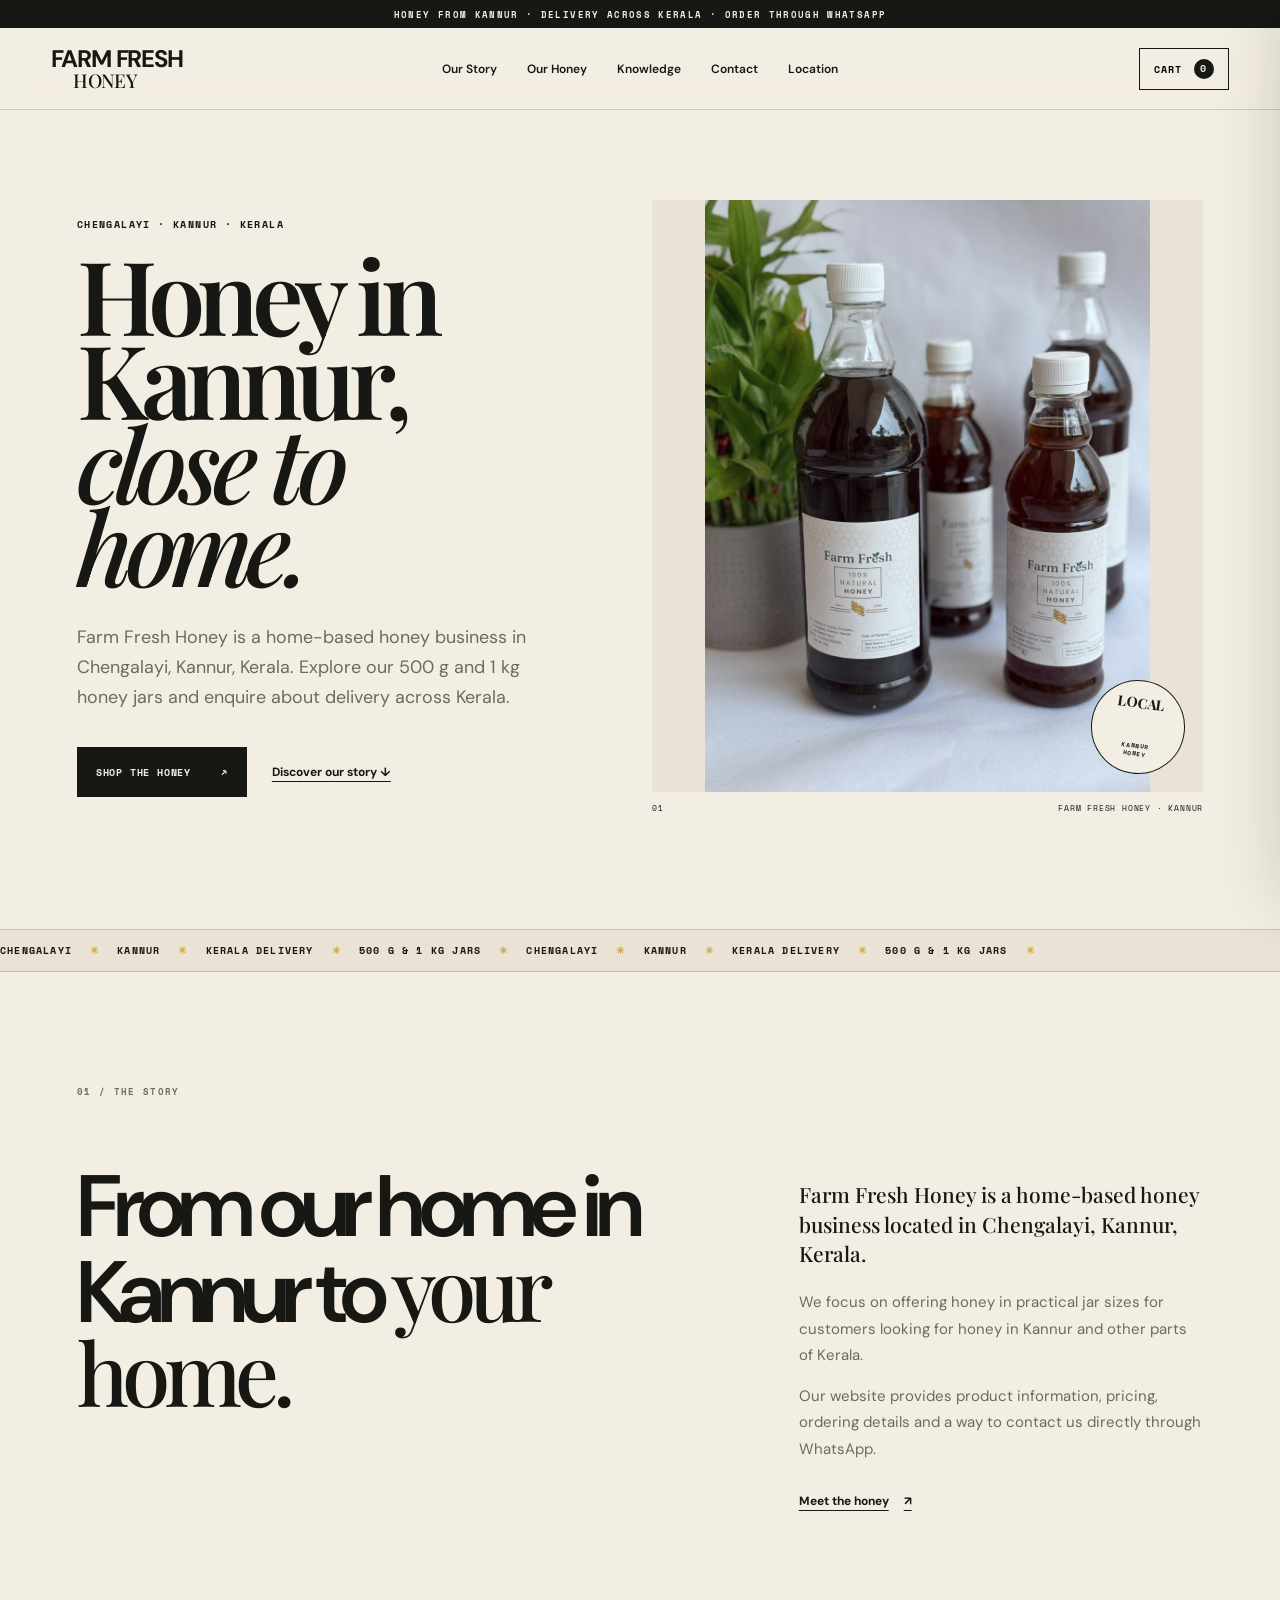
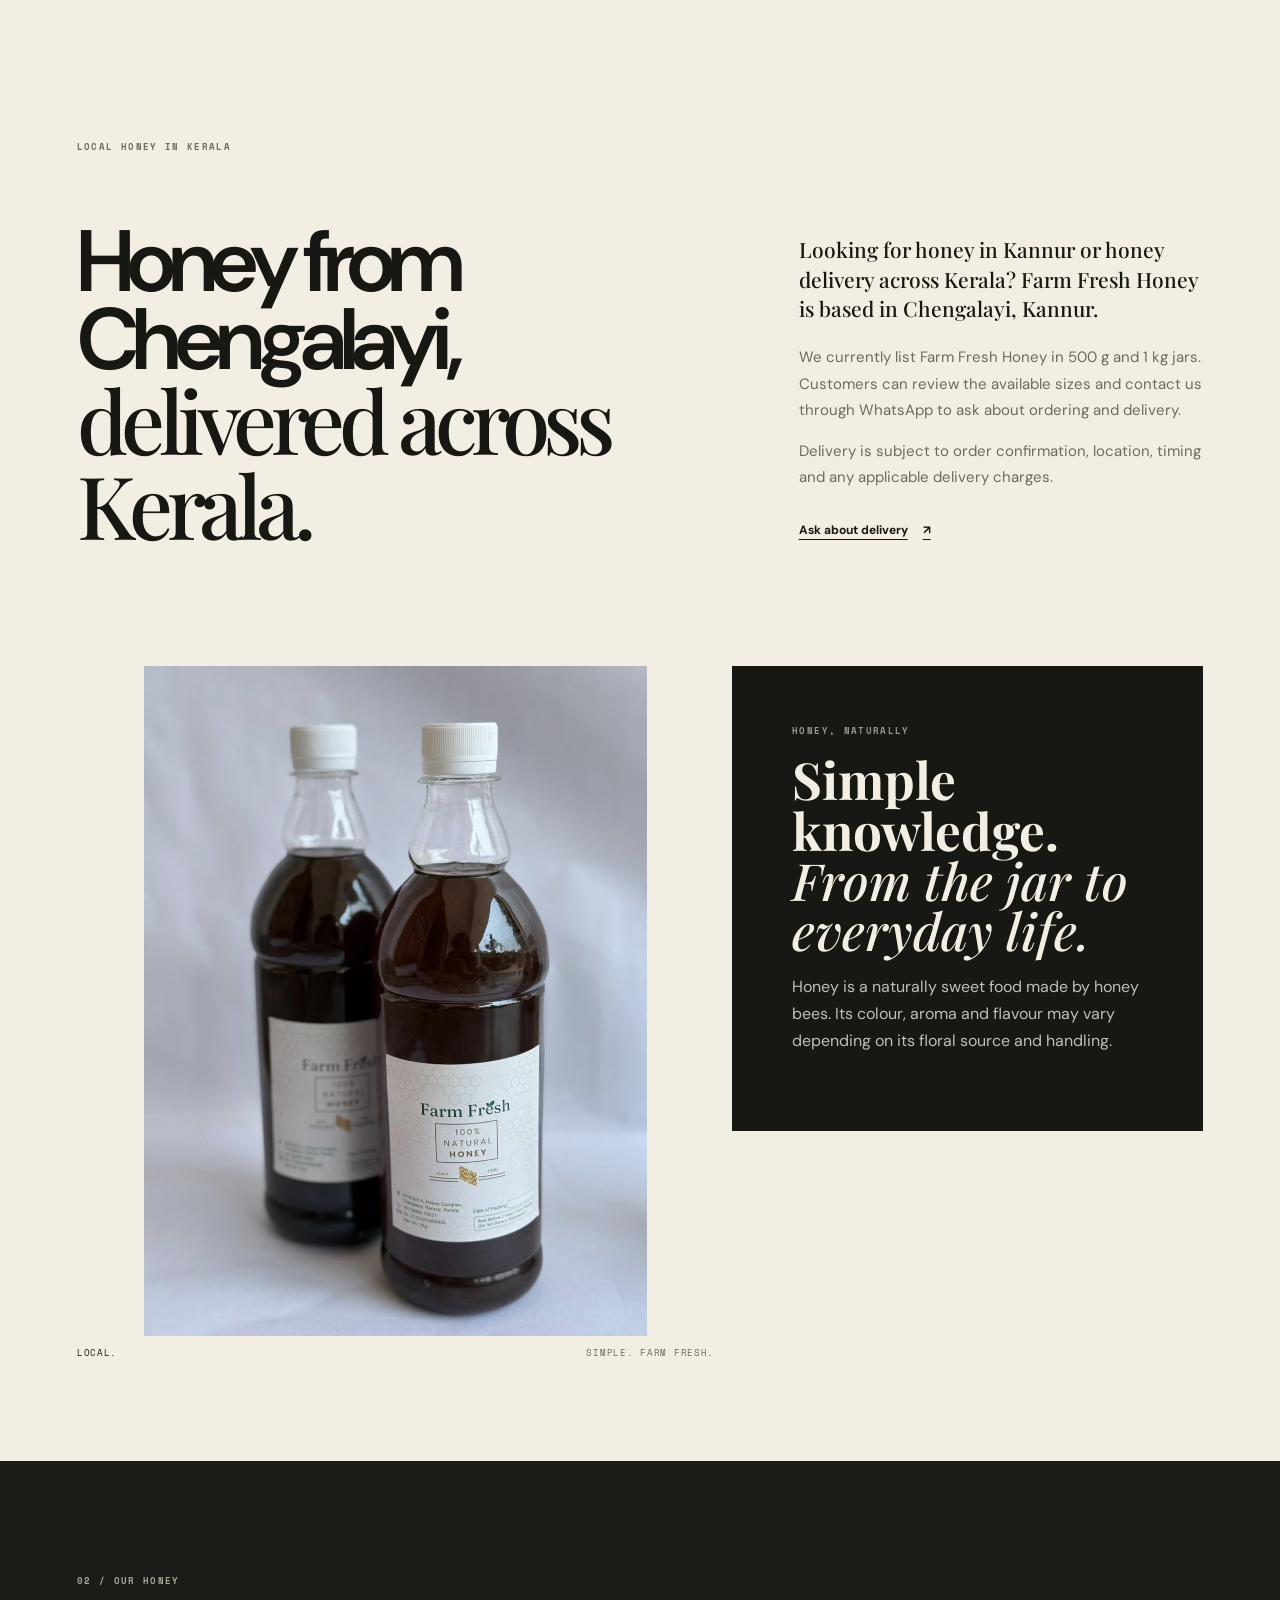
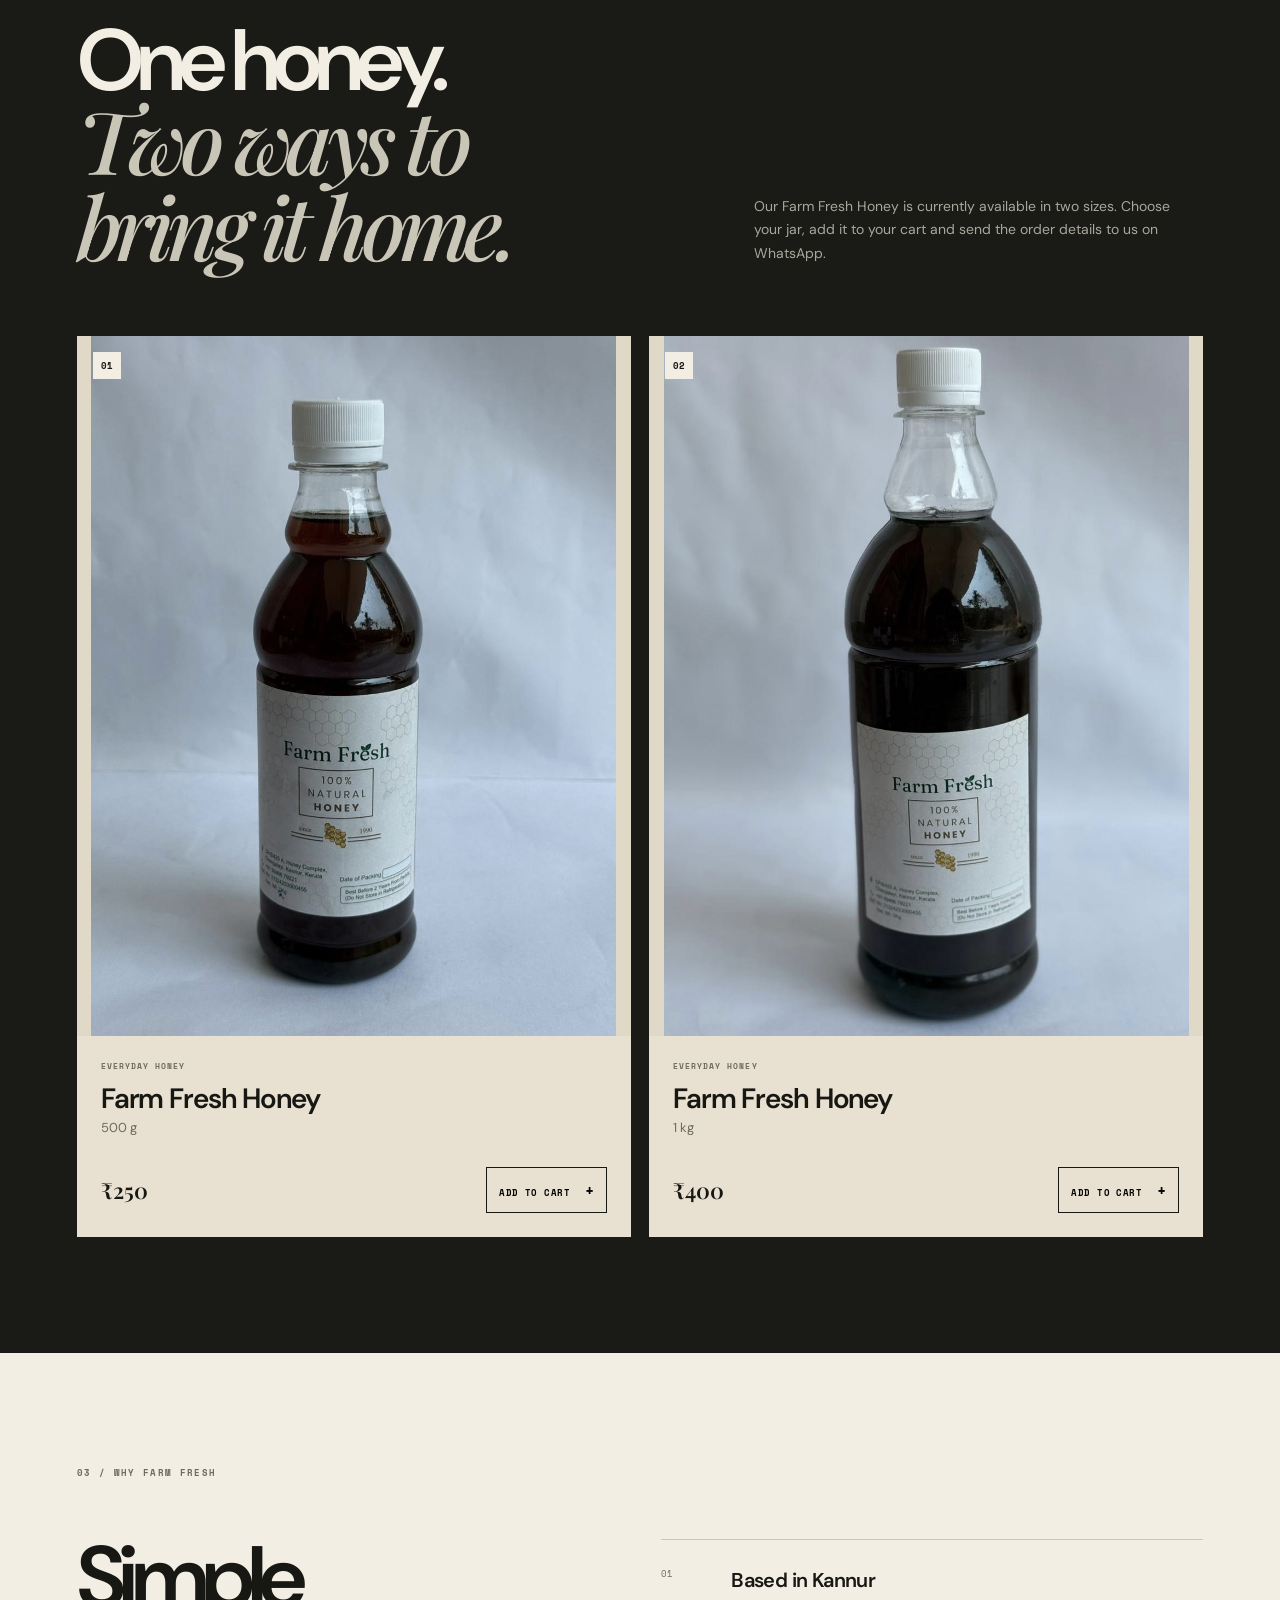
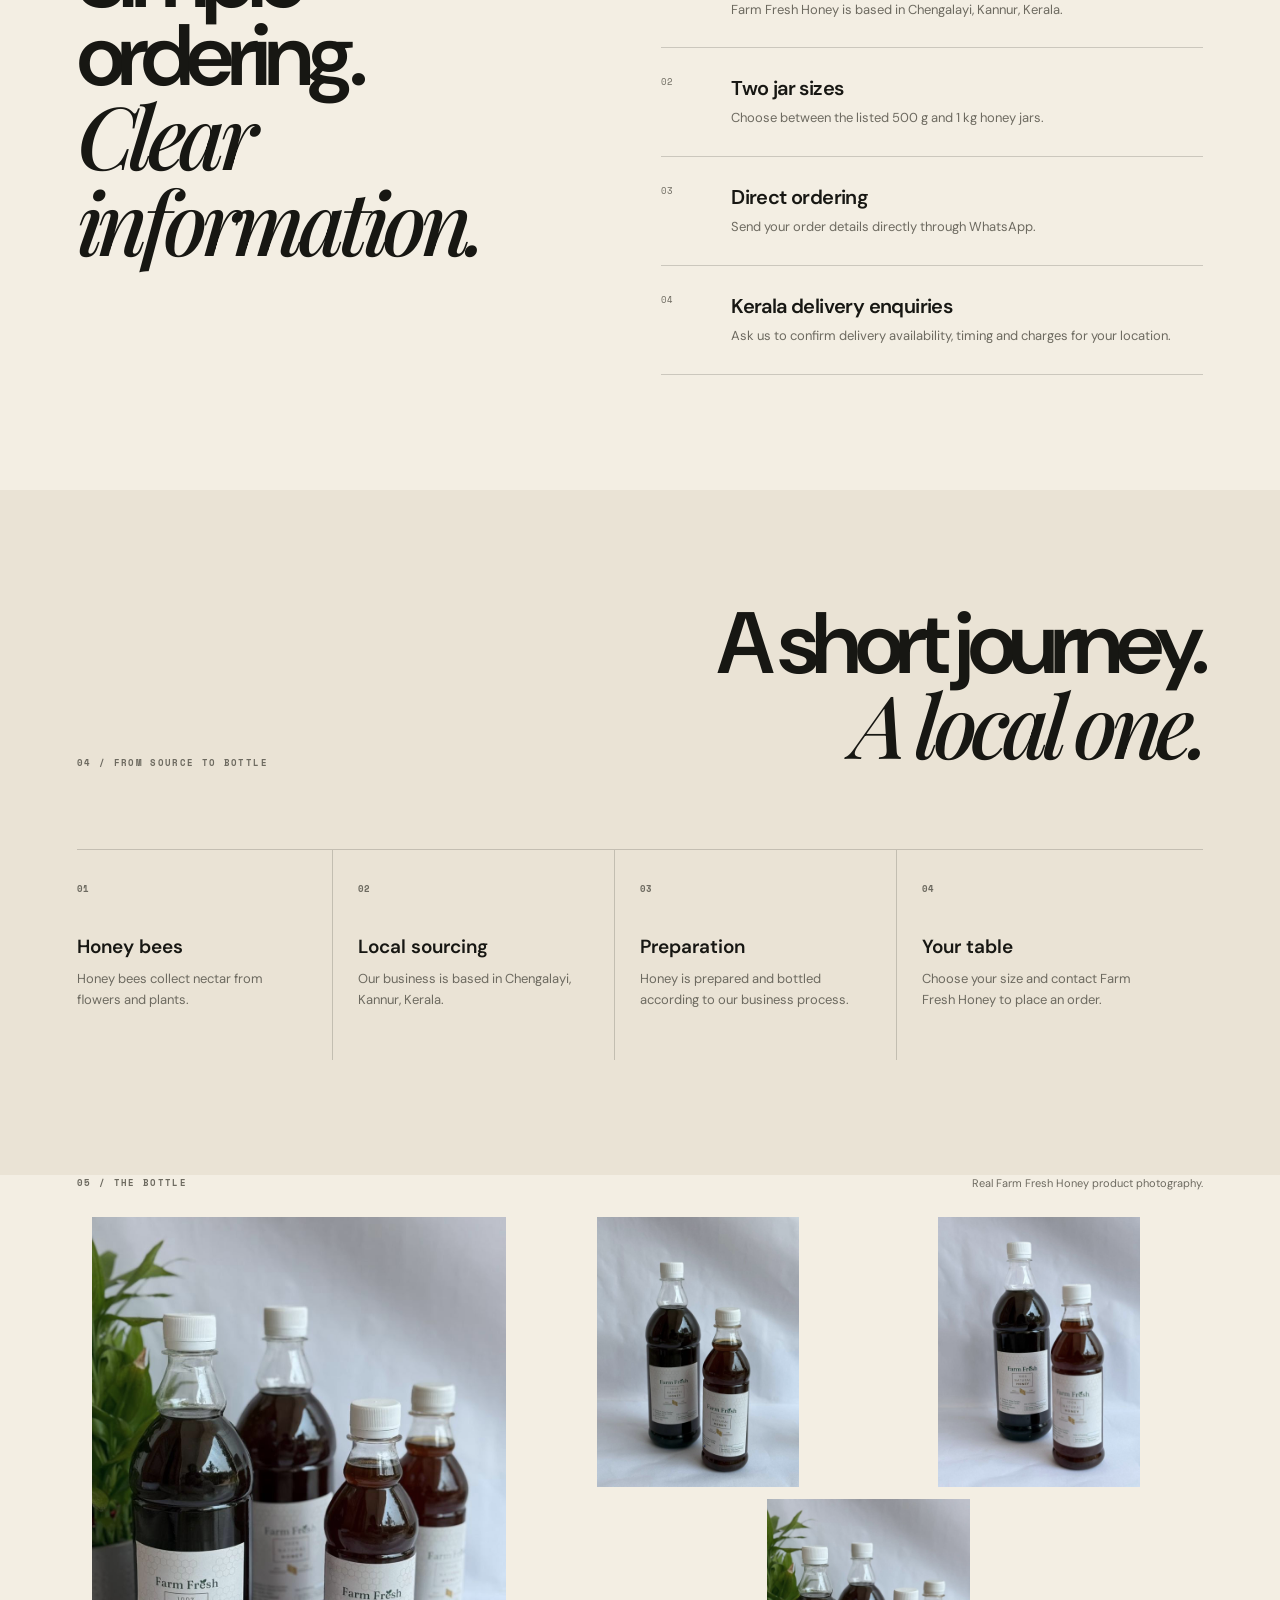
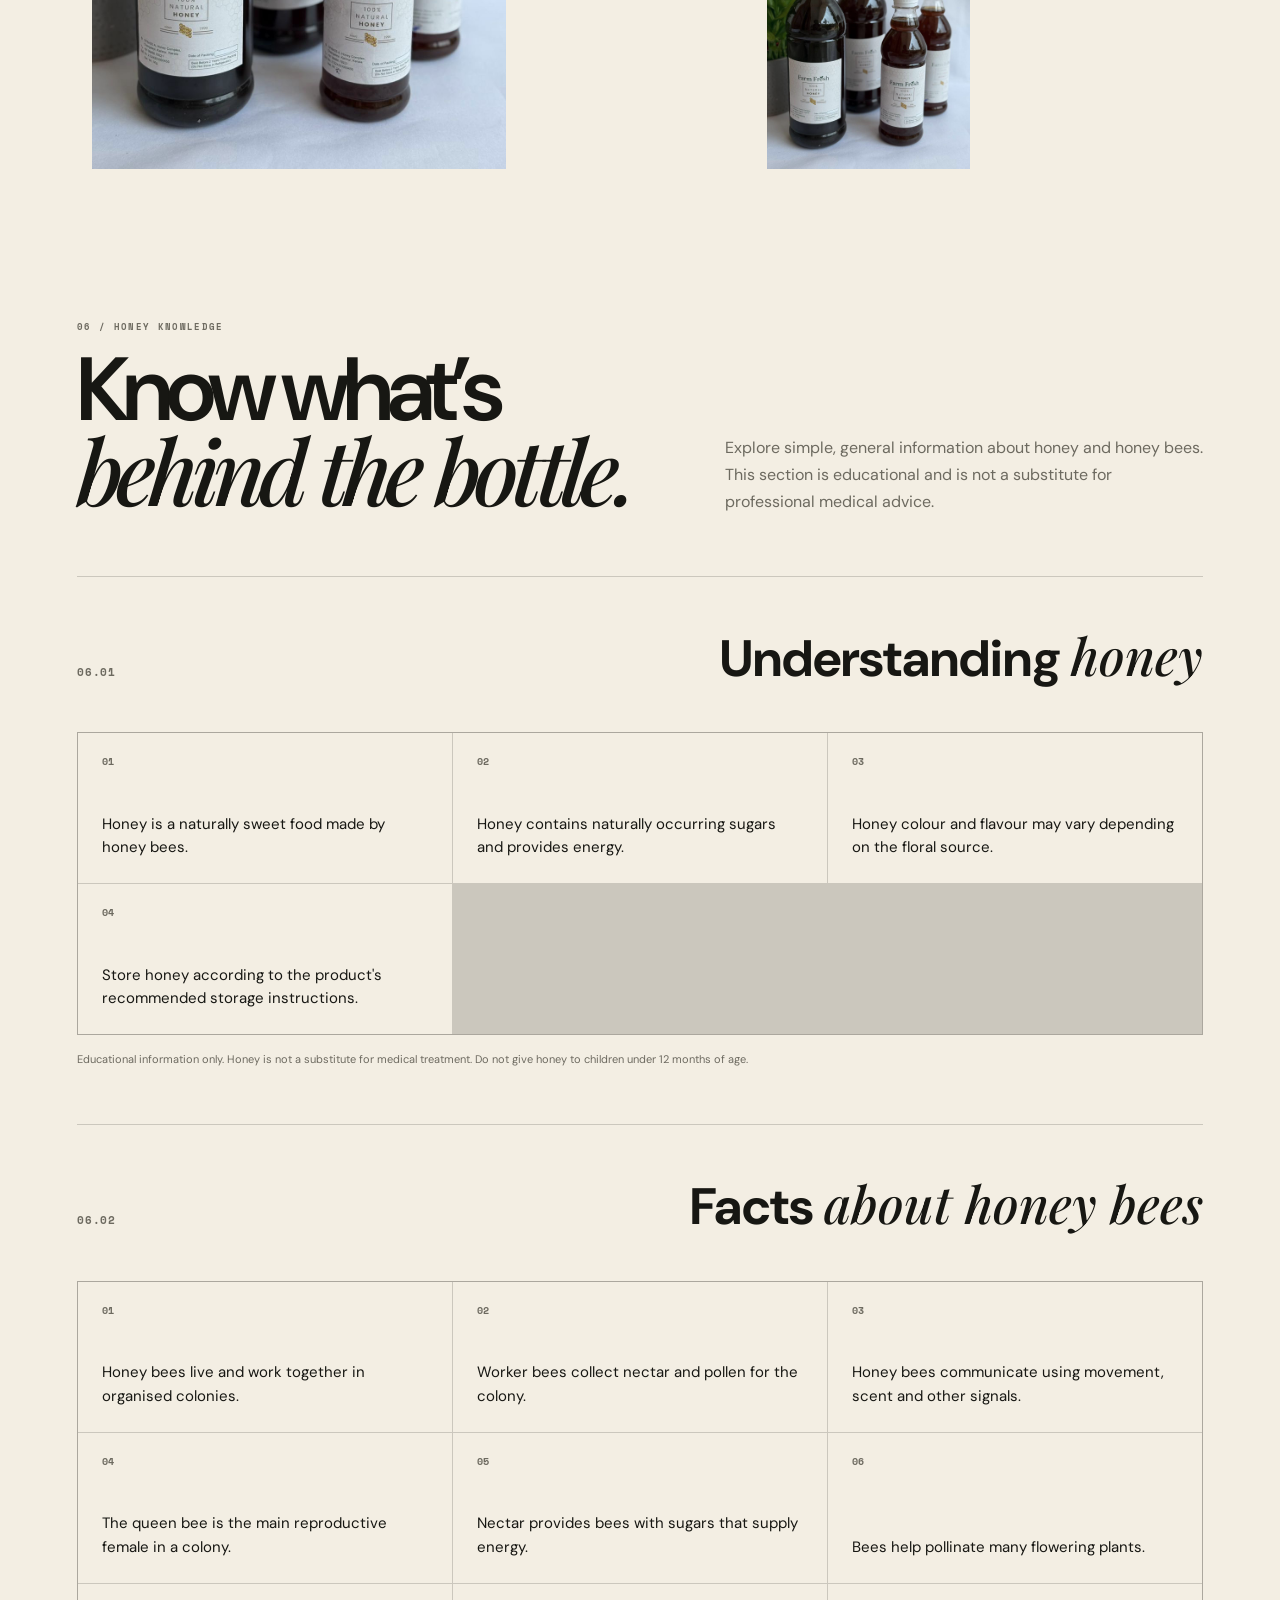
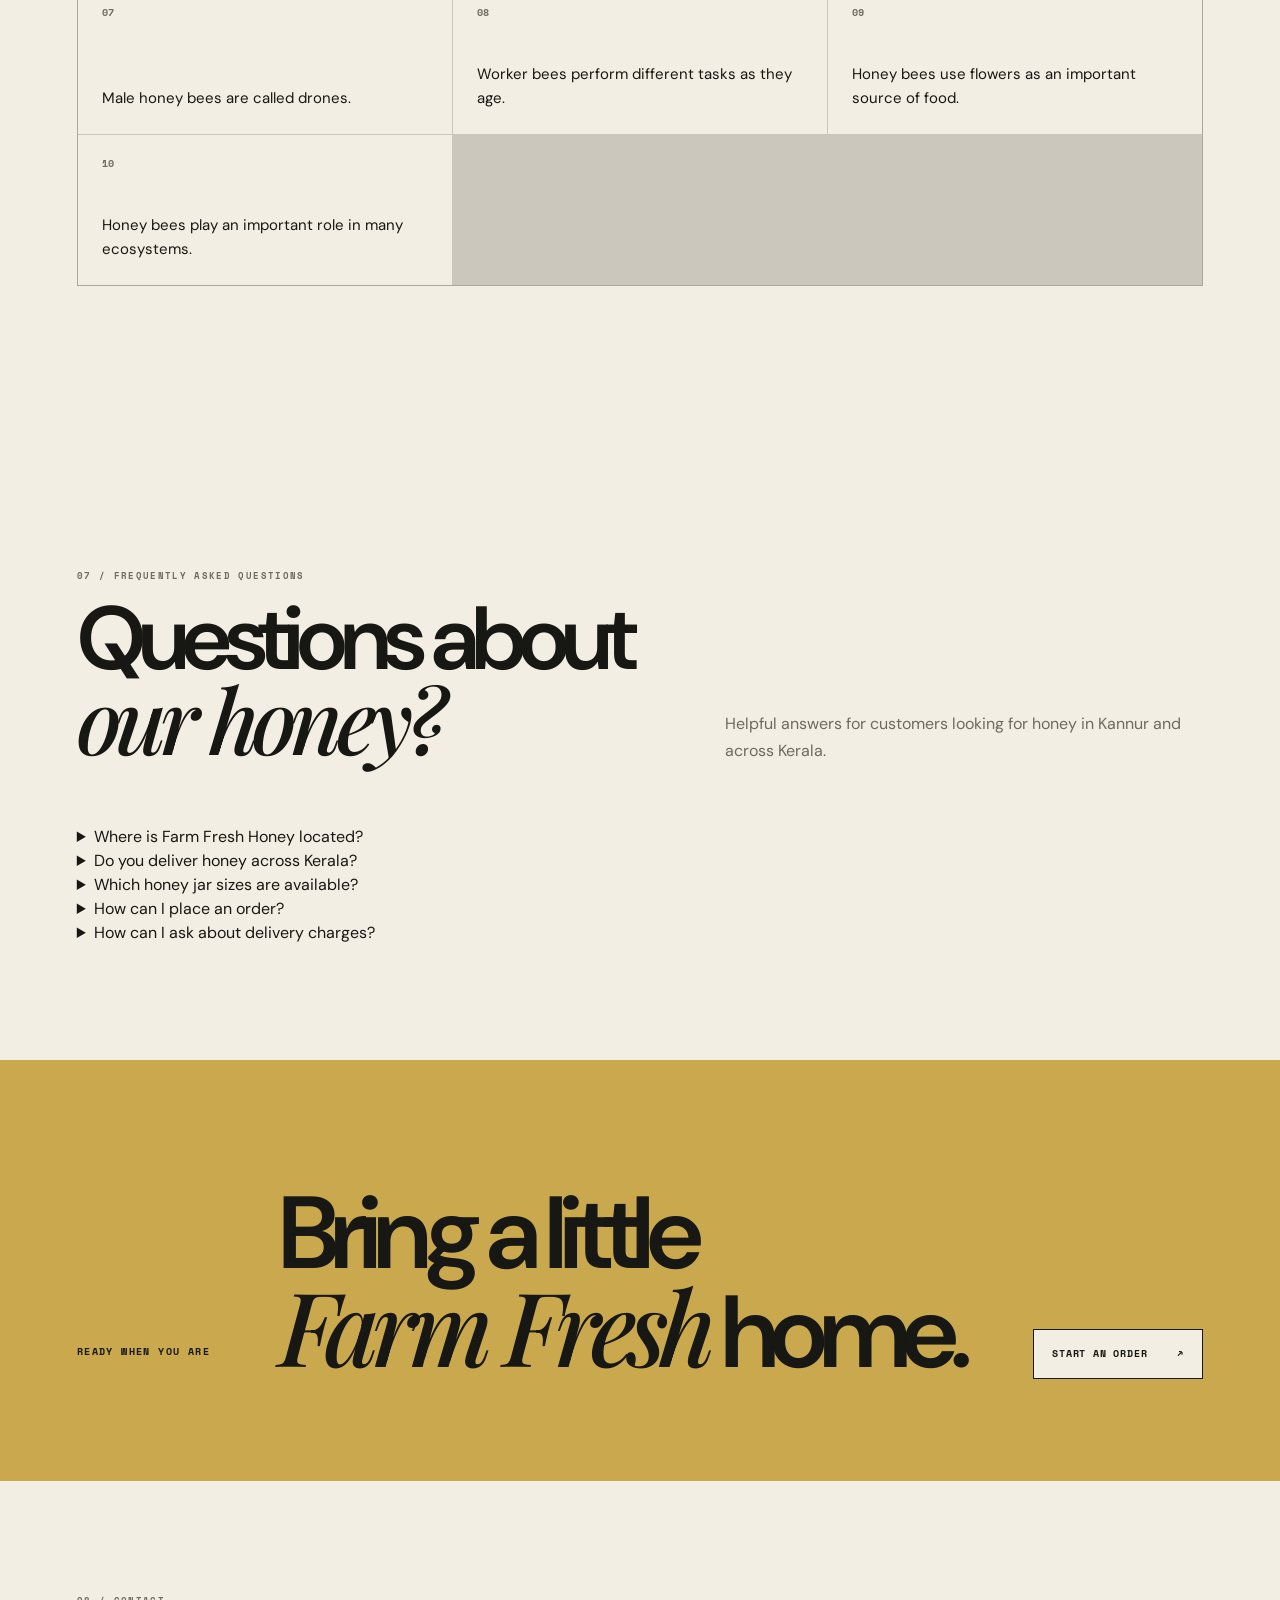
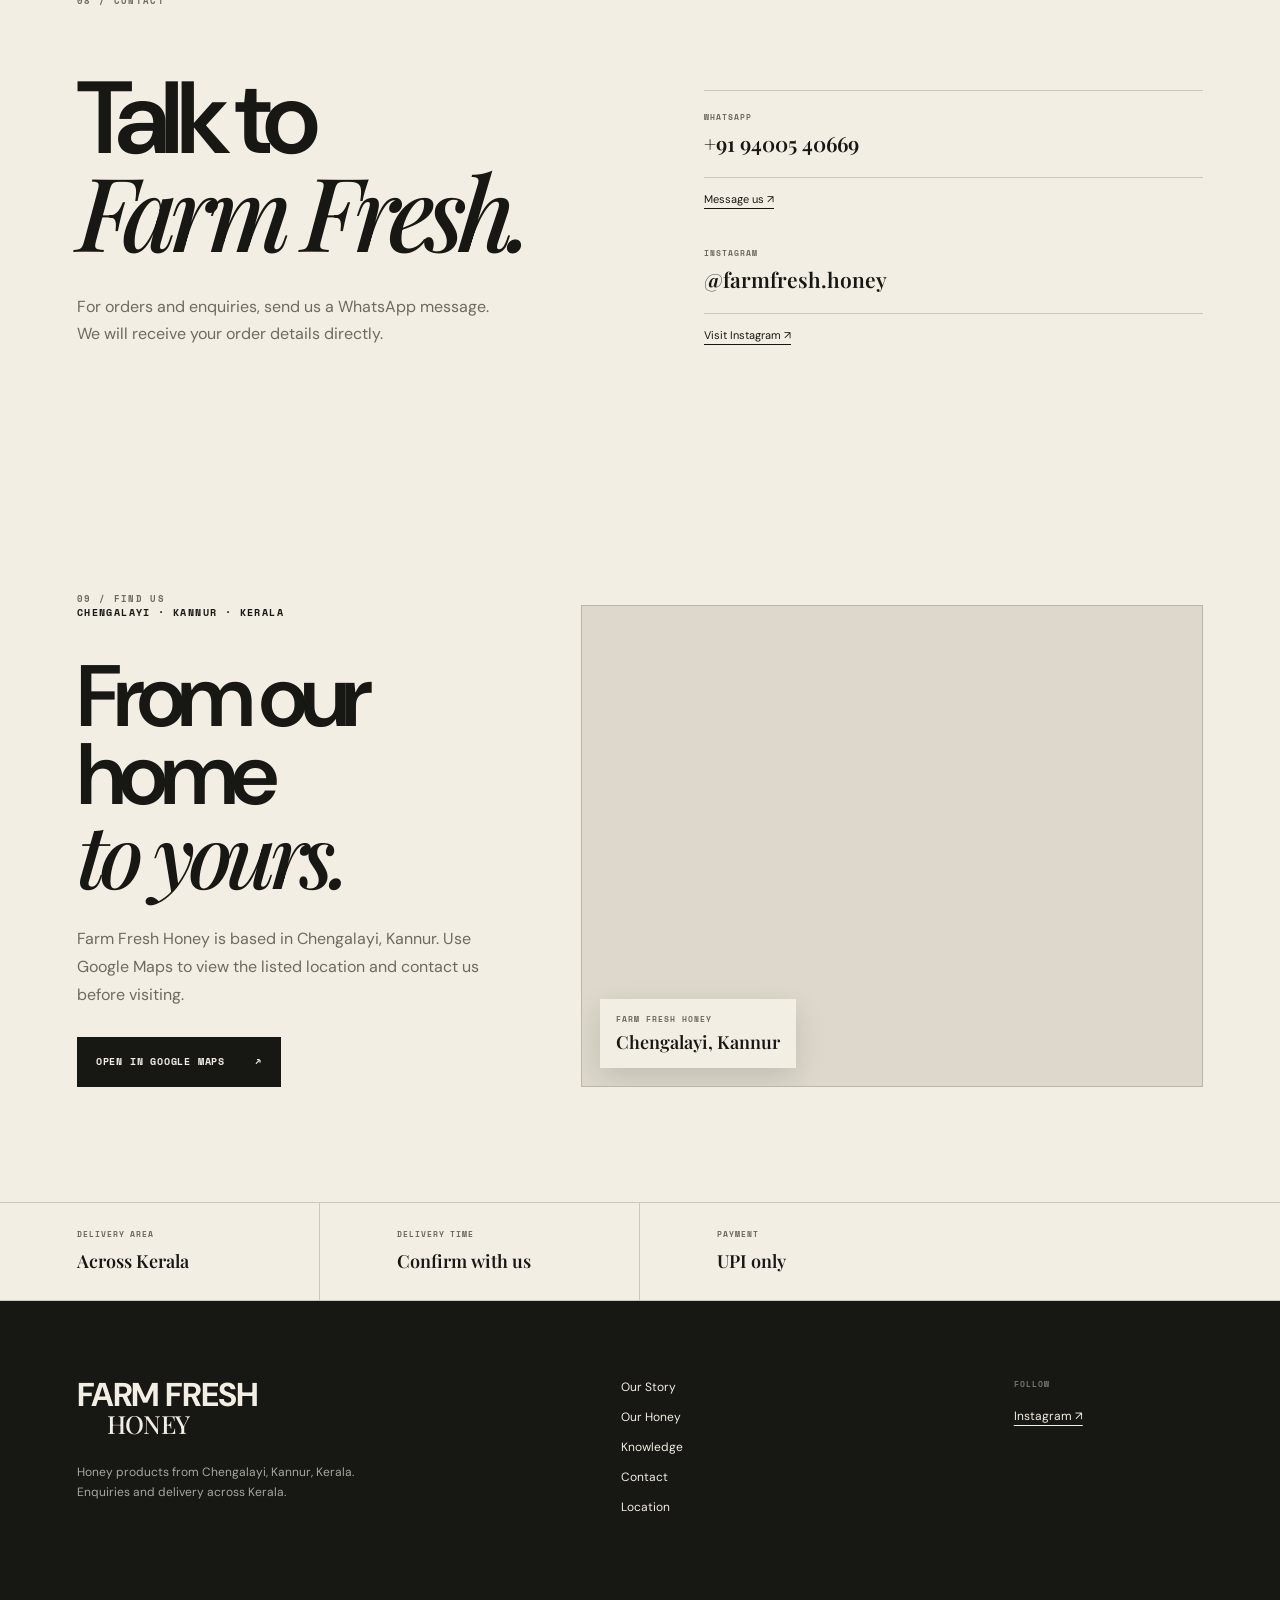
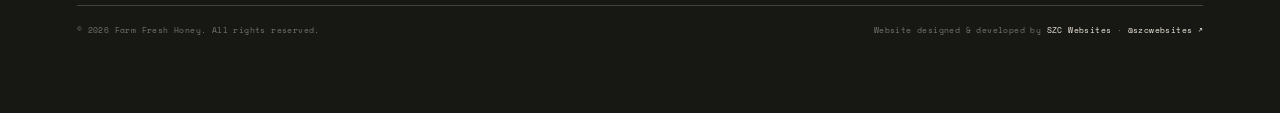
==== commit d65c0778: "Update index.html" ====
--- a/index.html
+++ b/index.html
@@ -11,28 +11,29 @@
   <meta name="theme-color" content="#f5efe3">
   <meta name="format-detection" content="telephone=yes">
 
-  <link rel="canonical" href="https://farmfreshhoney.duckdns.org/">
-
-  <link rel="alternate" hreflang="en-in" href="https://farmfreshhoney.duckdns.org/">
-  <link rel="alternate" hreflang="x-default" href="https://farmfreshhoney.duckdns.org/">
+  <link rel="canonical" href="https://farmfreshhoney.szcwebsites.in/">
+
+  <link rel="alternate" hreflang="en-in" href="https://farmfreshhoney.szcwebsites.in/">
+  <link rel="alternate" hreflang="x-default" href="https://farmfreshhoney.szcwebsites.in/">
 
   <meta property="og:type" content="website">
   <meta property="og:site_name" content="Farm Fresh Honey">
   <meta property="og:title" content="Farm Fresh Honey in Kannur, Kerala">
   <meta property="og:description" content="Explore 500 g and 1 kg honey jars from Farm Fresh Honey in Chengalayi, Kannur. Enquire about delivery across Kerala.">
-  <meta property="og:url" content="https://farmfreshhoney.duckdns.org/">
-  <meta property="og:image" content="https://farmfreshhoney.duckdns.org/IMG_1383%202.JPG">
+  <meta property="og:url" content="https://farmfreshhoney.szcwebsites.in/">
+  <meta property="og:image" content="https://farmfreshhoney.szcwebsites.in/IMG_1383%202.JPG">
   <meta property="og:image:alt" content="Farm Fresh Honey product jars">
 
   <meta name="twitter:card" content="summary_large_image">
   <meta name="twitter:title" content="Farm Fresh Honey in Kannur, Kerala">
   <meta name="twitter:description" content="Explore Farm Fresh Honey products in Chengalayi, Kannur, and enquire about delivery across Kerala.">
-  <meta name="twitter:image" content="https://farmfreshhoney.duckdns.org/IMG_1383%202.JPG">
+  <meta name="twitter:image" content="https://farmfreshhoney.szcwebsites.in/IMG_1383%202.JPG">
   <meta name="twitter:image:alt" content="Farm Fresh Honey product jars">
 
   <link rel="preconnect" href="https://fonts.googleapis.com">
   <link rel="preconnect" href="https://fonts.gstatic.com" crossorigin>
   <link href="https://fonts.googleapis.com/css2?family=DM+Sans:wght@400;500;600;700&family=Playfair+Display:wght@500;600;700&family=Space+Mono:wght@400;700&display=swap" rel="stylesheet">
+  <link rel="icon" type="image/svg+xml" href="farm-fresh-favicon.svg">
   <link rel="stylesheet" href="styles.css">
 
   <script type="application/ld+json">
@@ -41,20 +42,20 @@
     "@graph": [
       {
         "@type": "Organization",
-        "@id": "https://farmfreshhoney.duckdns.org/#organization",
+        "@id": "https://farmfreshhoney.szcwebsites.in/#organization",
         "name": "Farm Fresh Honey",
-        "url": "https://farmfreshhoney.duckdns.org/",
-        "logo": "https://farmfreshhoney.duckdns.org/IMG_1383%202.JPG",
+        "url": "https://farmfreshhoney.szcwebsites.in/",
+        "logo": "https://farmfreshhoney.szcwebsites.in/IMG_1383%202.JPG",
         "sameAs": [
           "https://www.instagram.com/farmfresh.honey/"
         ]
       },
       {
         "@type": "LocalBusiness",
-        "@id": "https://farmfreshhoney.duckdns.org/#business",
+        "@id": "https://farmfreshhoney.szcwebsites.in/#business",
         "name": "Farm Fresh Honey",
-        "url": "https://farmfreshhoney.duckdns.org/",
-        "image": "https://farmfreshhoney.duckdns.org/IMG_1383%202.JPG",
+        "url": "https://farmfreshhoney.szcwebsites.in/",
+        "image": "https://farmfreshhoney.szcwebsites.in/IMG_1383%202.JPG",
         "telephone": "+91-94005-40669",
         "address": {
           "@type": "PostalAddress",
@@ -88,11 +89,11 @@
       },
       {
         "@type": "Product",
-        "@id": "https://farmfreshhoney.duckdns.org/#honey-500",
+        "@id": "https://farmfreshhoney.szcwebsites.in/#honey-500",
         "name": "Farm Fresh Honey 500 g",
         "description": "500 g honey jar from Farm Fresh Honey in Chengalayi, Kannur, Kerala.",
         "image": [
-          "https://farmfreshhoney.duckdns.org/IMG_1388.JPG"
+          "https://farmfreshhoney.szcwebsites.in/IMG_1388.JPG"
         ],
         "brand": {
           "@type": "Brand",
@@ -100,7 +101,7 @@
         },
         "offers": {
           "@type": "Offer",
-          "url": "https://farmfreshhoney.duckdns.org/#honey",
+          "url": "https://farmfreshhoney.szcwebsites.in/#honey",
           "priceCurrency": "INR",
           "price": "250",
           "availability": "https://schema.org/InStock",
@@ -109,11 +110,11 @@
       },
       {
         "@type": "Product",
-        "@id": "https://farmfreshhoney.duckdns.org/#honey-1000",
+        "@id": "https://farmfreshhoney.szcwebsites.in/#honey-1000",
         "name": "Farm Fresh Honey 1 kg",
         "description": "1 kg honey jar from Farm Fresh Honey in Chengalayi, Kannur, Kerala.",
         "image": [
-          "https://farmfreshhoney.duckdns.org/IMG_1387.JPG"
+          "https://farmfreshhoney.szcwebsites.in/IMG_1387.JPG"
         ],
         "brand": {
           "@type": "Brand",
@@ -121,7 +122,7 @@
         },
         "offers": {
           "@type": "Offer",
-          "url": "https://farmfreshhoney.duckdns.org/#honey",
+          "url": "https://farmfreshhoney.szcwebsites.in/#honey",
           "priceCurrency": "INR",
           "price": "400",
           "availability": "https://schema.org/InStock",
@@ -725,52 +726,62 @@
     </section>
   </main>
 
-  <footer class="site-footer">
-    <div class="footer-main">
-      <div>
-        <a class="brand footer-brand" href="#top">
-          <span class="brand-main">FARM FRESH</span>
-          <span class="brand-sub">HONEY</span>
-        </a>
-
-        <p>
-          Honey products from Chengalayi, Kannur, Kerala.<br>
-          Enquiries and delivery across Kerala.
-        </p>
-      </div>
-
-      <div class="footer-links">
-        <a href="#story">Our Story</a>
-        <a href="#honey">Our Honey</a>
-        <a href="#knowledge">Knowledge</a>
-        <a href="#contact">Contact</a>
-        <a href="#location">Location</a>
-      </div>
-
-      <div class="footer-social">
-        <span>FOLLOW</span>
-        <a
-          href="https://www.instagram.com/farmfresh.honey/"
-          target="_blank"
-          rel="noopener noreferrer">
-          Instagram ↗
-        </a>
-      </div>
+<footer class="site-footer">
+  <div class="footer-main">
+    <div>
+      <a class="brand footer-brand" href="#top">
+        <span class="brand-main">FARM FRESH</span>
+        <span class="brand-sub">HONEY</span>
+      </a>
+
+      <p>
+        Honey products from Chengalayi, Kannur, Kerala.<br>
+        Enquiries and delivery across Kerala.
+      </p>
     </div>
 
-    <div class="footer-bottom">
-      <span>
-        © <span id="year"></span> Farm Fresh Honey. All rights reserved.
-      </span>
-
+    <div class="footer-links">
+      <a href="#story">Our Story</a>
+      <a href="#honey">Our Honey</a>
+      <a href="#knowledge">Knowledge</a>
+      <a href="#contact">Contact</a>
+      <a href="#location">Location</a>
+    </div>
+
+    <div class="footer-social">
+      <span>FOLLOW</span>
       <a
-        href="https://www.instagram.com/szcwebsites/"
+        href="https://www.instagram.com/farmfresh.honey/"
         target="_blank"
         rel="noopener noreferrer">
-        Website designed &amp; developed by SZC Websites · @szcwebsites ↗
+        Instagram ↗
       </a>
     </div>
-  </footer>
+  </div>
+
+  <div class="footer-bottom">
+    <span>
+      © <span id="year"></span> Farm Fresh Honey. All rights reserved.
+    </span>
+
+    <div class="footer-credit">
+      Website designed &amp; developed by
+      <a
+        href="https://szcwebsites.in"
+        target="_blank"
+        rel="noopener noreferrer">
+        SZC Websites
+      </a>
+      ·
+      <a
+        href="https://www.instagram.com/shaazzakariyac/"
+        target="_blank"
+        rel="noopener noreferrer">
+        @szcwebsites ↗
+      </a>
+    </div>
+  </div>
+</footer>
 
   <div class="overlay" id="overlay" hidden></div>
 
